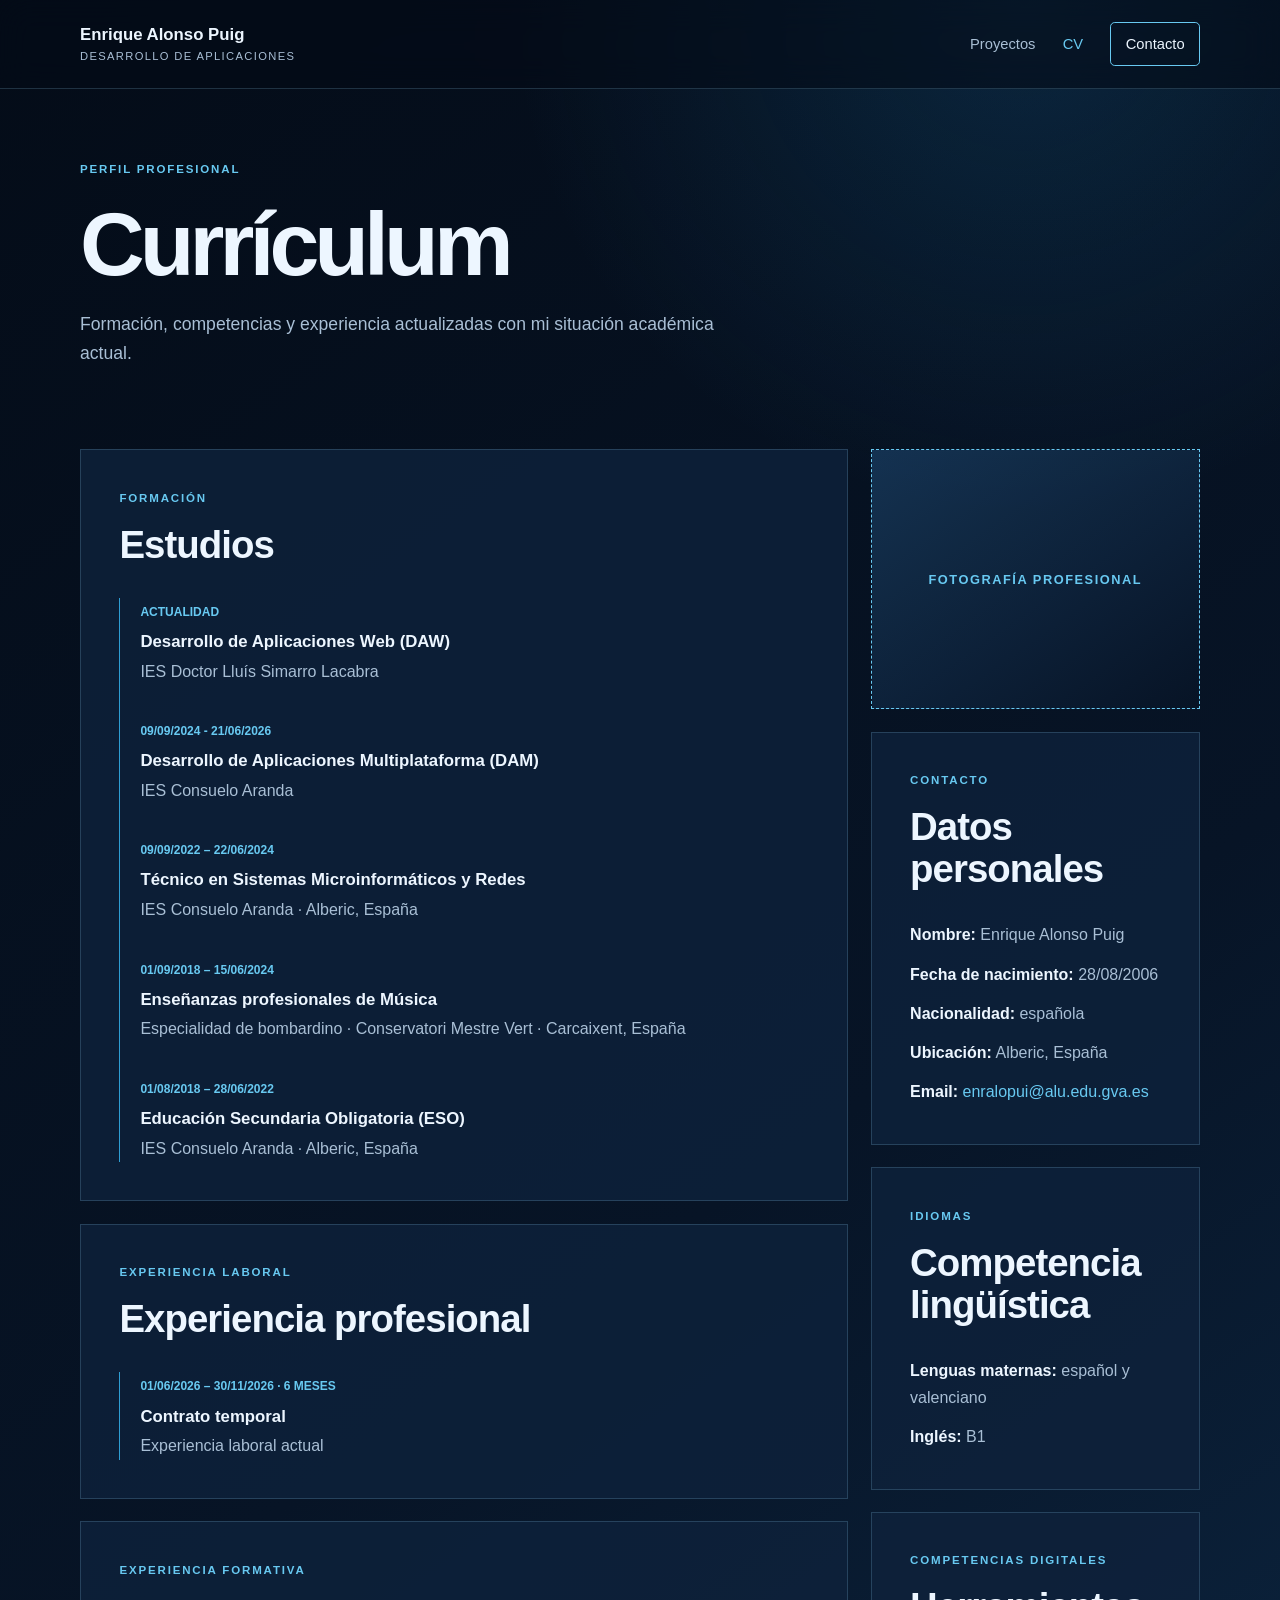
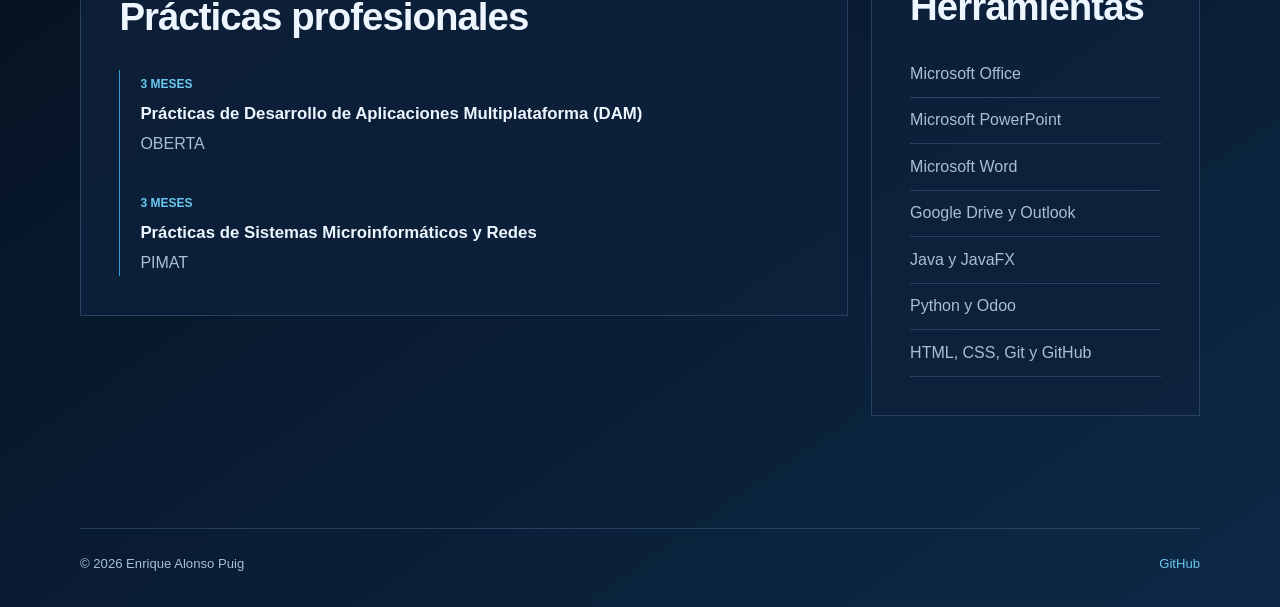
==== cv.html @ 2eb52f73 "aplicar formato Prettier al proyecto 5.0" ====
<!doctype html>
<html lang="es">
  <head>
    <meta charset="utf-8" />
    <meta name="viewport" content="width=device-width, initial-scale=1" />
    <title>CV | Enrique Alonso Puig</title>
    <link rel="stylesheet" href="styles.css" />
  </head>
  <body>
    <header class="site-header">
      <nav class="site-nav shell" aria-label="Navegación principal">
        <a class="brand" href="index.html"
          >Enrique Alonso Puig<span>Desarrollo de aplicaciones</span></a
        >
        <div class="nav-links">
          <a href="proyectos.html">Proyectos</a
          ><a class="active" href="cv.html" aria-current="page">CV</a
          ><a class="nav-contact" href="mailto:enralopui@alu.edu.gva.es"
            >Contacto</a
          >
        </div>
      </nav>
    </header>
    <main>
      <section class="page-intro shell">
        <p class="eyebrow">Perfil profesional</p>
        <h1>Currículum</h1>
        <p>
          Formación, competencias y experiencia actualizadas con mi situación
          académica actual.
        </p>
      </section>
      <section class="cv-layout shell">
        <div class="cv-main">
          <div class="cv-block">
            <p class="eyebrow">Formación</p>
            <h2>Estudios</h2>
            <div class="timeline-item">
              <span>Actualidad</span>
              <h3>Desarrollo de Aplicaciones Web (DAW)</h3>
              <p>IES Doctor Lluís Simarro Lacabra</p>
            </div>
            <div class="timeline-item">
              <span>09/09/2024 - 21/06/2026</span>
              <h3>Desarrollo de Aplicaciones Multiplataforma (DAM)</h3>
              <p>IES Consuelo Aranda</p>
            </div>
            <div class="timeline-item">
              <span>09/09/2022 – 22/06/2024</span>
              <h3>Técnico en Sistemas Microinformáticos y Redes</h3>
              <p>IES Consuelo Aranda · Alberic, España</p>
            </div>
            <div class="timeline-item">
              <span>01/09/2018 – 15/06/2024</span>
              <h3>Enseñanzas profesionales de Música</h3>
              <p>
                Especialidad de bombardino · Conservatori Mestre Vert ·
                Carcaixent, España
              </p>
            </div>
            <div class="timeline-item">
              <span>01/08/2018 – 28/06/2022</span>
              <h3>Educación Secundaria Obligatoria (ESO)</h3>
              <p>IES Consuelo Aranda · Alberic, España</p>
            </div>
          </div>
          <div class="cv-block">
            <p class="eyebrow">Experiencia laboral</p>
            <h2>Experiencia profesional</h2>
            <div class="timeline-item">
              <span>01/06/2026 – 30/11/2026 · 6 meses</span>
              <h3>Contrato temporal</h3>
              <p>Experiencia laboral actual</p>
            </div>
          </div>
          <div class="cv-block">
            <p class="eyebrow">Experiencia formativa</p>
            <h2>Prácticas profesionales</h2>
            <div class="timeline-item">
              <span>3 meses</span>
              <h3>
                Prácticas de Desarrollo de Aplicaciones Multiplataforma (DAM)
              </h3>
              <p>OBERTA</p>
            </div>
            <div class="timeline-item">
              <span>3 meses</span>
              <h3>Prácticas de Sistemas Microinformáticos y Redes</h3>
              <p>PIMAT</p>
            </div>
          </div>
        </div>
        <aside class="cv-sidebar">
          <div
            class="cv-photo"
            role="img"
            aria-label="Espacio reservado para una fotografía profesional"
          >
            <span>Fotografía profesional</span>
          </div>
          <div class="cv-block">
            <p class="eyebrow">Contacto</p>
            <h2>Datos personales</h2>
            <ul class="detail-list">
              <li><strong>Nombre:</strong> Enrique Alonso Puig</li>
              <li><strong>Fecha de nacimiento:</strong> 28/08/2006</li>
              <li><strong>Nacionalidad:</strong> española</li>
              <li><strong>Ubicación:</strong> Alberic, España</li>
              <li>
                <strong>Email:</strong>
                <a href="mailto:enralopui@alu.edu.gva.es"
                  >enralopui@alu.edu.gva.es</a
                >
              </li>
            </ul>
          </div>
          <div class="cv-block">
            <p class="eyebrow">Idiomas</p>
            <h2>Competencia lingüística</h2>
            <ul class="detail-list">
              <li><strong>Lenguas maternas:</strong> español y valenciano</li>
              <li><strong>Inglés:</strong> B1</li>
            </ul>
          </div>
          <div class="cv-block">
            <p class="eyebrow">Competencias digitales</p>
            <h2>Herramientas</h2>
            <ul class="skill-list">
              <li>Microsoft Office</li>
              <li>Microsoft PowerPoint</li>
              <li>Microsoft Word</li>
              <li>Google Drive y Outlook</li>
              <li>Java y JavaFX</li>
              <li>Python y Odoo</li>
              <li>HTML, CSS, Git y GitHub</li>
            </ul>
          </div>
        </aside>
      </section>
    </main>
    <footer class="site-footer shell">
      <p>&copy; 2026 Enrique Alonso Puig</p>
      <a href="https://github.com/quiquealonso" target="_blank" rel="noreferrer"
        >GitHub</a
      >
    </footer>
  </body>
</html>
---- styles.css ----
:root {
  color-scheme: dark;
  --background: #071426;
  --background-deep: #040c18;
  --surface: rgba(14, 34, 59, 0.82);
  --border: rgba(141, 202, 239, 0.2);
  --text: #edf6ff;
  --muted: #a9bfd5;
  --accent: #68c9f1;
  --accent-strong: #2e9dd2;
  --shadow: 0 24px 70px rgba(0, 0, 0, 0.28);
}

* {
  box-sizing: border-box;
}

html {
  min-width: 320px;
  background: var(--background-deep);
}

body {
  min-width: 320px;
  min-height: 100vh;
  margin: 0;
  color: var(--text);
  background:
    radial-gradient(
      circle at 80% 0%,
      rgba(30, 119, 174, 0.22),
      transparent 32rem
    ),
    linear-gradient(
      145deg,
      var(--background-deep),
      var(--background) 55%,
      #0d2946
    );
  font-family: "Aptos", "Segoe UI", sans-serif;
  line-height: 1.65;
  padding-top: 5.5rem;
}

body::before {
  position: fixed;
  inset: 0;
  z-index: -1;
  background-image:
    linear-gradient(rgba(126, 188, 225, 0.035) 1px, transparent 1px),
    linear-gradient(90deg, rgba(126, 188, 225, 0.035) 1px, transparent 1px);
  background-size: 42px 42px;
  content: "";
  mask-image: linear-gradient(to bottom, black, transparent 80%);
}

.shell {
  width: min(100% - 3rem, 1120px);
  margin-inline: auto;
}

.site-header {
  position: fixed;
  top: 0;
  right: 0;
  left: 0;
  z-index: 10;
  border-bottom: 1px solid var(--border);
  background: rgba(4, 12, 24, 0.58);
  backdrop-filter: blur(16px);
}

.site-nav {
  display: flex;
  align-items: center;
  justify-content: space-between;
  gap: 2rem;
  min-height: 5.5rem;
}

.brand {
  color: var(--text);
  font-size: 1.05rem;
  font-weight: 750;
  line-height: 1.15;
  text-decoration: none;
}

.brand span {
  display: block;
  margin-top: 0.35rem;
  color: var(--muted);
  font-size: 0.7rem;
  font-weight: 500;
  letter-spacing: 0.12em;
  text-transform: uppercase;
}

.nav-links {
  display: flex;
  align-items: center;
  gap: 1.7rem;
}

.nav-links a {
  color: var(--muted);
  font-size: 0.92rem;
  text-decoration: none;
  transition: color 160ms ease;
}

.nav-links a:hover,
.nav-links a:focus-visible,
.nav-links a.active {
  color: var(--accent);
}

.nav-contact {
  padding: 0.55rem 0.9rem;
  border: 1px solid var(--accent);
  border-radius: 0.3rem;
  color: var(--text) !important;
}

.nav-contact:hover,
.nav-contact:focus-visible {
  background: rgba(104, 201, 241, 0.14);
}

h1,
h2,
h3,
p {
  margin-top: 0;
}

h1,
h2,
h3 {
  line-height: 1.1;
}

h2 {
  margin-bottom: 1rem;
  font-size: clamp(1.7rem, 3vw, 2.4rem);
  letter-spacing: -0.025em;
}

h3 {
  margin-bottom: 0.45rem;
  font-size: 1.05rem;
}

p {
  color: var(--muted);
}

main {
  overflow: hidden;
}

.hero {
  padding-top: clamp(4rem, 8vw, 6rem);
  padding-bottom: clamp(6rem, 13vw, 9rem);
}

.eyebrow {
  margin-bottom: 1rem;
  color: var(--accent);
  font-size: 0.72rem;
  font-weight: 750;
  letter-spacing: 0.16em;
  text-transform: uppercase;
}

.hero h1,
.page-intro h1 {
  max-width: 860px;
  margin-bottom: 1.7rem;
  font-size: clamp(2.7rem, 6vw, 5.2rem);
  letter-spacing: -0.055em;
}

.hero-lead {
  max-width: 690px;
  margin-bottom: 2.2rem;
  font-size: clamp(1.05rem, 2vw, 1.3rem);
}

.hero-status {
  display: flex;
  align-items: center;
  gap: 0.55rem;
  margin-bottom: 2rem;
  color: var(--muted);
  font-size: 0.85rem;
}

.hero-status span {
  width: 0.55rem;
  height: 0.55rem;
  border-radius: 50%;
  background: #7be495;
  box-shadow: 0 0 0 4px rgba(123, 228, 149, 0.12);
}

.hero-actions {
  display: flex;
  flex-wrap: wrap;
  gap: 0.8rem;
}

.button {
  display: inline-flex;
  align-items: center;
  justify-content: center;
  min-height: 3rem;
  padding: 0.7rem 1.15rem;
  border: 1px solid transparent;
  border-radius: 0.3rem;
  font-weight: 700;
  text-decoration: none;
  transition:
    background-color 160ms ease,
    border-color 160ms ease,
    transform 160ms ease;
}

.button:hover,
.button:focus-visible {
  transform: translateY(-2px);
}

.button-primary {
  color: #04111e;
  background: var(--accent);
}

.button-primary:hover,
.button-primary:focus-visible {
  background: #90dcf8;
}

.button-secondary {
  border-color: var(--border);
  color: var(--text);
  background: rgba(104, 201, 241, 0.06);
}

.button-secondary:hover,
.button-secondary:focus-visible {
  border-color: var(--accent);
  background: rgba(104, 201, 241, 0.14);
}

.intro-grid,
.contact-strip {
  display: grid;
  grid-template-columns: minmax(0, 0.8fr) minmax(0, 1.2fr);
  gap: 3rem;
  padding-top: 4rem;
  padding-bottom: 4rem;
  border-top: 1px solid var(--border);
}

.copy-block {
  max-width: 650px;
}

.copy-block p:last-child {
  margin-bottom: 0;
}

.capabilities {
  padding-top: 5rem;
  padding-bottom: 5rem;
}

.section-heading {
  max-width: 600px;
  margin-bottom: 2.2rem;
}

.capability-list {
  display: grid;
  grid-template-columns: repeat(3, 1fr);
  gap: 1px;
  overflow: hidden;
  border: 1px solid var(--border);
  background: var(--border);
}

.capability-list article {
  min-height: 210px;
  padding: 1.7rem;
  background: var(--surface);
}

.capability-list span,
.project-meta {
  color: var(--accent);
  font-size: 0.72rem;
  font-weight: 750;
  letter-spacing: 0.1em;
  text-transform: uppercase;
}

.capability-list h3 {
  margin-top: 3.5rem;
}

.capability-list p {
  margin-bottom: 0;
  font-size: 0.92rem;
}

.contact-strip {
  align-items: center;
  padding-top: 4.5rem;
  padding-bottom: 4.5rem;
}

.contact-strip h2 {
  margin-bottom: 0;
}

.contact-strip .button {
  justify-self: end;
}

.page-intro {
  padding-top: clamp(2.5rem, 6vw, 4.5rem);
  padding-bottom: 4rem;
}

.page-intro h1 {
  margin-bottom: 1rem;
  font-size: clamp(3rem, 7vw, 5.6rem);
}

.page-intro > p:last-child {
  max-width: 650px;
  font-size: 1.1rem;
}

.projects-grid {
  display: grid;
  grid-template-columns: repeat(2, 1fr);
  gap: 1.4rem;
  padding-bottom: 7rem;
}

.project-card {
  display: flex;
  min-height: 470px;
  flex-direction: column;
  padding: clamp(1.5rem, 4vw, 2.4rem);
  border: 1px solid var(--border);
  background: linear-gradient(150deg, rgba(25, 62, 99, 0.92), var(--surface));
  box-shadow: var(--shadow);
}

.project-meta {
  display: flex;
  justify-content: space-between;
  gap: 1rem;
  margin-bottom: 4.5rem;
}

.project-card h2 {
  margin-bottom: 1rem;
  color: var(--text);
}

.project-card > p {
  margin-bottom: 1.5rem;
}

.tag-list,
.skill-list {
  display: flex;
  flex-wrap: wrap;
  gap: 0.5rem;
  margin: 0;
  padding: 0;
  list-style: none;
}

.tag-list li {
  padding: 0.3rem 0.6rem;
  border: 1px solid var(--border);
  color: var(--muted);
  font-size: 0.78rem;
}

.text-link {
  display: inline-flex;
  align-items: center;
  gap: 0.4rem;
  margin-top: auto;
  color: var(--accent);
  font-weight: 700;
  text-decoration: none;
}

.text-link:hover,
.text-link:focus-visible {
  color: var(--text);
}

.project-links {
  display: flex;
  flex-wrap: wrap;
  gap: 1.2rem;
  margin-top: auto;
}

.cv-layout {
  display: grid;
  grid-template-columns: minmax(0, 1.4fr) minmax(17rem, 0.6fr);
  gap: 1.4rem;
  padding-bottom: 7rem;
}

.cv-main,
.cv-sidebar {
  display: grid;
  gap: 1.4rem;
  align-content: start;
}

.cv-block {
  padding: clamp(1.5rem, 4vw, 2.4rem);
  border: 1px solid var(--border);
  background: var(--surface);
}

.cv-photo {
  display: flex;
  min-height: 260px;
  align-items: center;
  justify-content: center;
  flex-direction: column;
  gap: 0.5rem;
  border: 1px dashed var(--accent);
  color: var(--accent);
  background: linear-gradient(
    145deg,
    rgba(25, 62, 99, 0.72),
    rgba(7, 20, 38, 0.72)
  );
  text-align: center;
}

.cv-photo span {
  font-size: 0.8rem;
  font-weight: 750;
  letter-spacing: 0.12em;
  text-transform: uppercase;
}

.cv-block h2 {
  margin-bottom: 2rem;
}

.timeline-item {
  padding: 0 0 2rem 1.25rem;
  border-left: 1px solid var(--accent-strong);
}

.timeline-item:last-child {
  padding-bottom: 0;
}

.timeline-item span {
  color: var(--accent);
  font-size: 0.75rem;
  font-weight: 700;
  text-transform: uppercase;
}

.timeline-item h3 {
  margin-top: 0.55rem;
}

.timeline-item p {
  margin-bottom: 0;
}

.skill-list {
  display: grid;
  gap: 0.6rem;
}

.skill-list li {
  padding-bottom: 0.6rem;
  border-bottom: 1px solid var(--border);
  color: var(--muted);
}

.detail-list {
  display: grid;
  gap: 0.8rem;
  margin: 0;
  padding: 0;
  list-style: none;
}

.detail-list li {
  color: var(--muted);
}

.detail-list strong {
  color: var(--text);
  font-weight: 650;
}

.detail-list a {
  color: var(--accent);
  text-decoration: none;
}

.detail-list a:hover,
.detail-list a:focus-visible {
  color: var(--text);
}

.cv-block .text-link {
  margin-top: 1rem;
  font-size: 0.87rem;
}

.site-footer {
  display: flex;
  justify-content: space-between;
  gap: 1rem;
  padding-top: 1.5rem;
  padding-bottom: 2rem;
  border-top: 1px solid var(--border);
  color: var(--muted);
  font-size: 0.82rem;
}

.site-footer p {
  margin: 0;
}

.site-footer a {
  color: var(--accent);
  text-decoration: none;
}

a:focus-visible {
  outline: 3px solid rgba(104, 201, 241, 0.45);
  outline-offset: 4px;
}

@media (max-width: 760px) {
  .shell {
    width: min(100% - 2rem, 640px);
  }

  .site-nav {
    align-items: flex-start;
    flex-direction: column;
    gap: 1.2rem;
    padding-top: 1.2rem;
    padding-bottom: 1.2rem;
  }

  body {
    padding-top: 8.8rem;
  }

  .nav-links {
    width: 100%;
    justify-content: space-between;
    gap: 0.7rem;
  }

  .hero {
    padding-top: 3.5rem;
    padding-bottom: 5rem;
  }

  .intro-grid,
  .contact-strip,
  .cv-layout {
    grid-template-columns: 1fr;
    gap: 1.5rem;
  }

  .capability-list,
  .projects-grid {
    grid-template-columns: 1fr;
  }

  .capability-list article {
    min-height: 0;
  }

  .capability-list h3 {
    margin-top: 2rem;
  }

  .contact-strip .button {
    justify-self: start;
  }

  .project-card {
    min-height: 0;
  }

  .project-meta {
    margin-bottom: 3rem;
  }
}

@media (prefers-reduced-motion: reduce) {
  .button,
  .nav-links a {
    transition: none;
  }
}
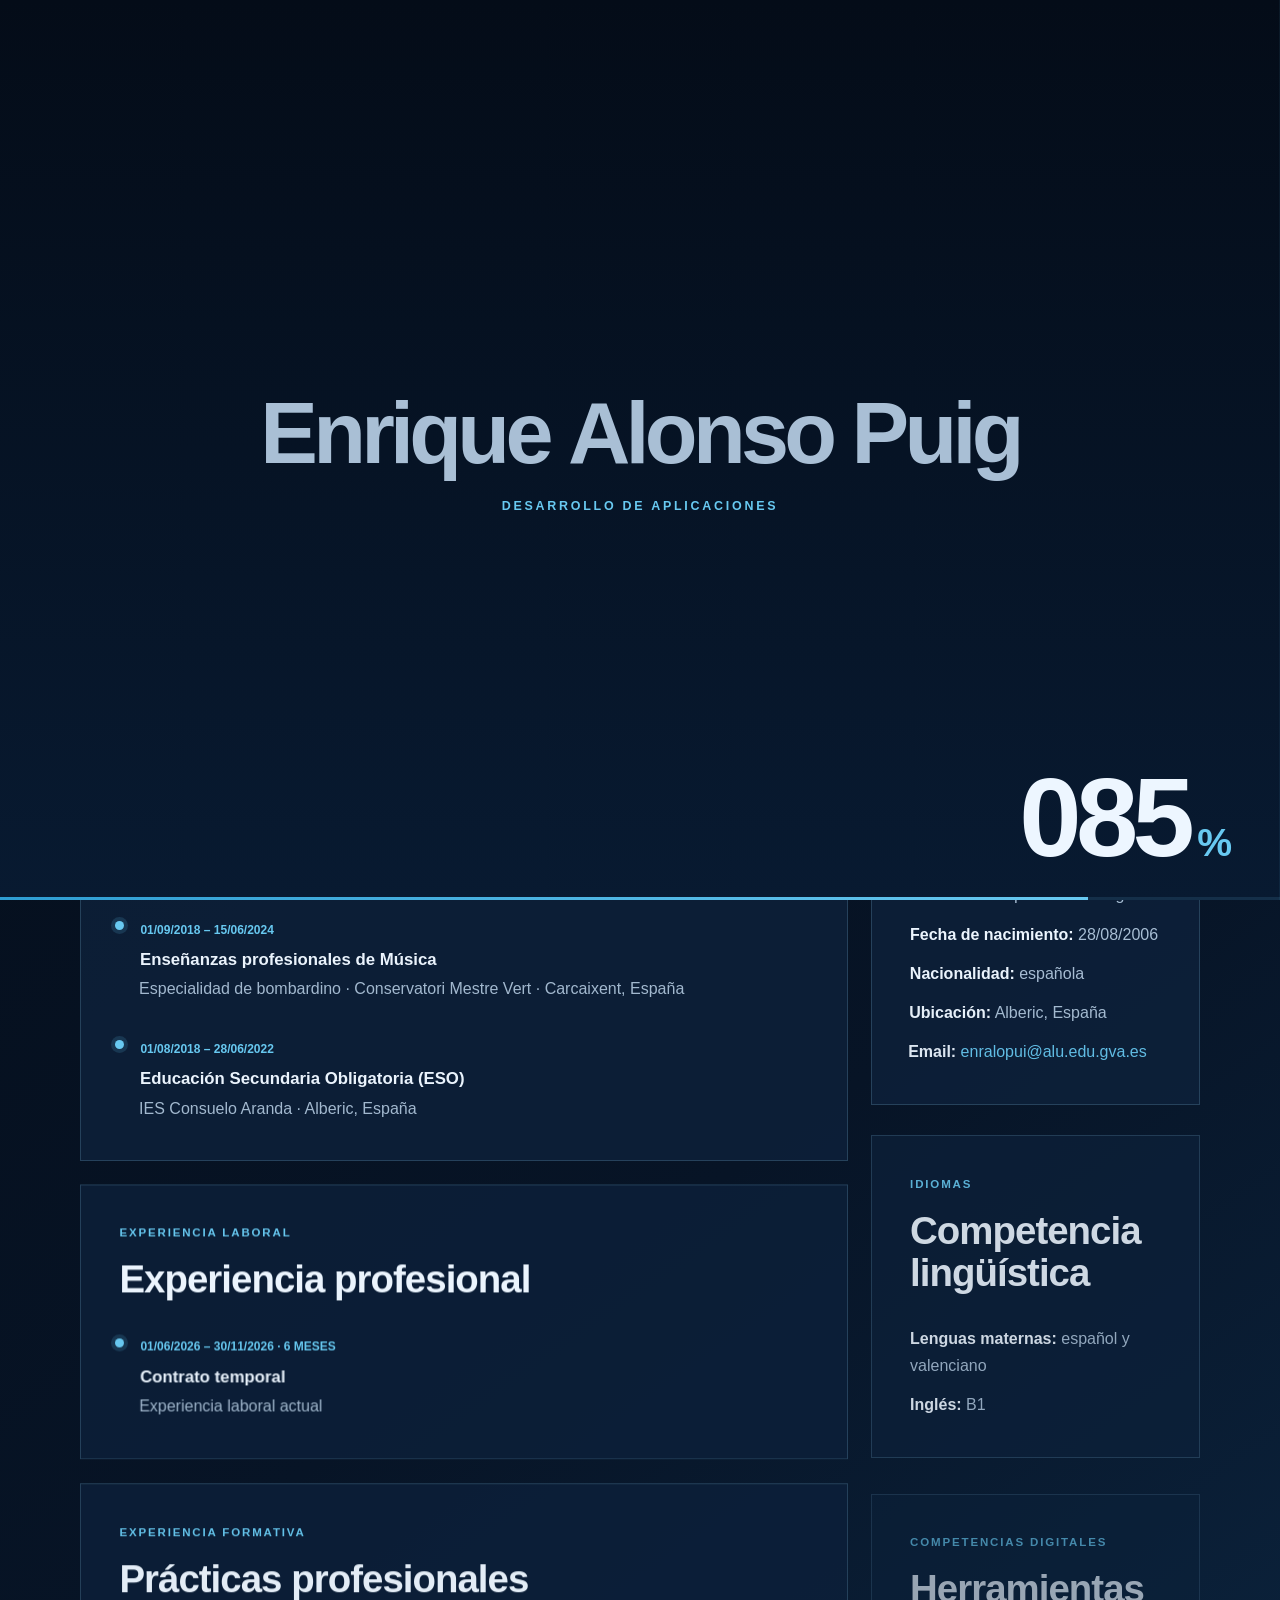
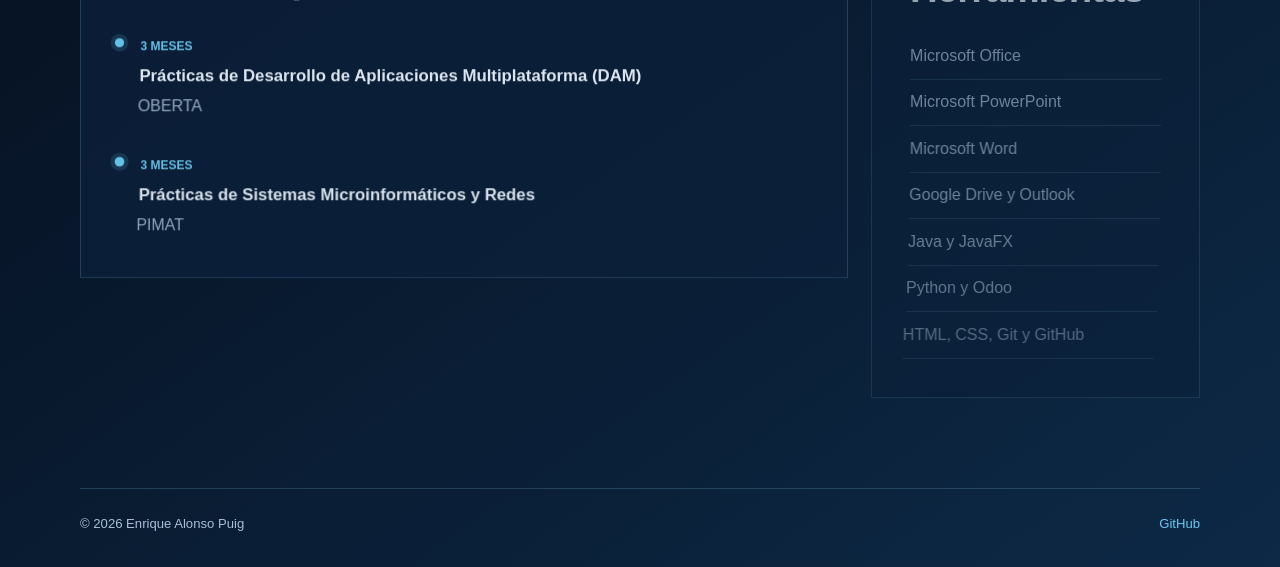
==== commit 3665dca3: "mejora de vista con IA" ====
--- a/cv.html
+++ b/cv.html
@@ -1,10 +1,22 @@
-<!doctype html>
+<!DOCTYPE html>
 <html lang="es">
   <head>
-    <meta charset="utf-8" />
-    <meta name="viewport" content="width=device-width, initial-scale=1" />
-    <title>CV | Enrique Alonso Puig</title>
-    <link rel="stylesheet" href="styles.css" />
+    <meta charset="utf-8">
+    <meta name="viewport" content="width=device-width, initial-scale=1">
+    <title>Currículum · Enrique Alonso Puig</title>
+    <link rel="stylesheet" href="styles.css">
+    <script>
+      var root = document.documentElement;
+      var viaLink = false;
+      root.classList.add("js");
+      try {
+        viaLink = Boolean(sessionStorage.getItem("pt"));
+        sessionStorage.removeItem("pt");
+      } catch (error) {}
+      if (!matchMedia("(prefers-reduced-motion: reduce)").matches) {
+        root.classList.add(viaLink ? "is-entering" : "is-loading");
+      }
+    </script>
   </head>
   <body>
     <header class="site-header">
@@ -144,5 +156,10 @@
         >GitHub</a
       >
     </footer>
+    <script src="vendor/gsap.min.js" defer></script>
+    <script src="vendor/ScrollTrigger.min.js" defer></script>
+    <script src="vendor/SplitText.min.js" defer></script>
+    <script src="js/animations.js" defer></script>
+    <script type="module" src="js/background.js"></script>
   </body>
 </html>
--- a/styles.css
+++ b/styles.css
@@ -160,7 +160,7 @@
 }
 
 .hero {
-  padding-top: clamp(4rem, 8vw, 6rem);
+  padding-top: clamp(1rem, 2.5vw, 2rem);
   padding-bottom: clamp(6rem, 13vw, 9rem);
 }
 
@@ -329,7 +329,7 @@
 }
 
 .page-intro {
-  padding-top: clamp(2.5rem, 6vw, 4.5rem);
+  padding-top: clamp(1rem, 2.5vw, 2rem);
   padding-bottom: 4rem;
 }
 
@@ -579,7 +579,7 @@
   }
 
   .hero {
-    padding-top: 3.5rem;
+    padding-top: 1.25rem;
     padding-bottom: 5rem;
   }
 
@@ -622,3 +622,672 @@
     transition: none;
   }
 }
+
+/* Animaciones (GSAP) */
+.scroll-progress {
+  position: fixed;
+  top: 0;
+  right: 0;
+  left: 0;
+  pointer-events: none;
+  z-index: 60;
+  height: 3px;
+  background: linear-gradient(90deg, var(--accent-strong), var(--accent));
+  transform: scaleX(0);
+  transform-origin: left;
+}
+
+.project-card,
+.capability-list article {
+  position: relative;
+}
+
+.project-card::before,
+.capability-list article::before {
+  position: absolute;
+  inset: 0;
+  background: radial-gradient(
+    18rem circle at var(--mx, 50%) var(--my, 50%),
+    rgba(104, 201, 241, 0.12),
+    transparent 70%
+  );
+  content: "";
+  opacity: 0;
+  pointer-events: none;
+  transition: opacity 300ms ease;
+}
+
+.project-card:hover::before,
+.capability-list article:hover::before {
+  opacity: 1;
+}
+
+@keyframes reveal-failsafe {
+  to {
+    visibility: visible;
+  }
+}
+
+@media (prefers-reduced-motion: no-preference) {
+  /* Oculta el contenido solo hasta que GSAP lo anima; si el script falla, se muestra a los 5 s. */
+  .js .site-header,
+  .js .hero > *,
+  .js .page-intro > *,
+  .js .intro-grid > *,
+  .js .section-heading,
+  .js .capability-list article,
+  .js .cta-panel,
+  .js .project-card,
+  .js .cv-photo,
+  .js .cv-block,
+  .js .timeline-item {
+    animation: reveal-failsafe 0s 5s forwards;
+    visibility: hidden;
+  }
+
+  /* Cobertura provisional hasta que el script crea los paneles; se retira sola a los 5 s. */
+  .is-entering::before,
+  .is-loading::before {
+    animation: cover-failsafe 0s 5s forwards;
+    position: fixed;
+    inset: 0;
+    z-index: 99;
+    background: var(--background-deep);
+    content: "";
+  }
+}
+
+@keyframes cover-failsafe {
+  to {
+    visibility: hidden;
+  }
+}
+
+/* Fondo 3D (Three.js) */
+body {
+  isolation: isolate;
+}
+
+.bg-canvas {
+  position: fixed;
+  inset: 0;
+  z-index: -1;
+  width: 100%;
+  height: 100%;
+  opacity: 0;
+  pointer-events: none;
+  transition: opacity 1.6s ease;
+}
+
+.bg-canvas.is-ready {
+  opacity: 1;
+}
+
+/* Animaciones avanzadas */
+.marquee {
+  overflow: hidden;
+  margin-bottom: 1rem;
+  padding: 1.4rem 0;
+  border-block: 1px solid var(--border);
+  background: rgba(4, 12, 24, 0.45);
+  mask-image: linear-gradient(
+    90deg,
+    transparent,
+    black 12%,
+    black 88%,
+    transparent
+  );
+}
+
+.marquee-track {
+  display: flex;
+  width: max-content;
+  will-change: transform;
+}
+
+.marquee-track span {
+  padding-inline: 1.6rem;
+  color: transparent;
+  font-size: clamp(2rem, 5vw, 3.6rem);
+  font-weight: 800;
+  letter-spacing: -0.04em;
+  -webkit-text-stroke: 1px rgba(141, 202, 239, 0.45);
+  white-space: nowrap;
+}
+
+.marquee-track span::after {
+  margin-left: 3.2rem;
+  color: var(--accent);
+  content: "\2726";
+  font-size: 0.5em;
+  -webkit-text-stroke: 0;
+}
+
+.split-word,
+.split-char {
+  display: inline-block;
+}
+
+.hero h1,
+.page-intro h1 {
+  perspective: 700px;
+}
+
+.timeline-item {
+  position: relative;
+  border-left-color: transparent;
+}
+
+.timeline-item::before {
+  position: absolute;
+  top: 0;
+  bottom: 0;
+  left: -1px;
+  width: 1px;
+  background: linear-gradient(var(--accent), var(--accent-strong));
+  content: "";
+  transform: scaleY(var(--draw, 1));
+  transform-origin: top;
+}
+
+.timeline-item::after {
+  position: absolute;
+  top: 0.35rem;
+  left: -5px;
+  width: 9px;
+  height: 9px;
+  border-radius: 50%;
+  background: var(--accent);
+  box-shadow: 0 0 0 4px rgba(104, 201, 241, 0.15);
+  content: "";
+  transform: scale(var(--dot, 1));
+}
+
+.capability-list article::after {
+  position: absolute;
+  right: 0;
+  bottom: 0;
+  left: 0;
+  height: 2px;
+  background: linear-gradient(90deg, var(--accent-strong), var(--accent));
+  content: "";
+  transform: scaleX(0);
+  transform-origin: left;
+  transition: transform 500ms ease;
+}
+
+.capability-list article:hover::after {
+  transform: scaleX(1);
+}
+
+.cursor-ring,
+.cursor-dot {
+  position: fixed;
+  top: 0;
+  left: 0;
+  z-index: 200;
+  border-radius: 50%;
+  opacity: 0;
+  pointer-events: none;
+}
+
+.cursor-ring {
+  width: 2.4rem;
+  height: 2.4rem;
+  border: 1px solid rgba(104, 201, 241, 0.7);
+  transition:
+    width 250ms ease,
+    height 250ms ease,
+    background-color 250ms ease,
+    opacity 250ms ease;
+}
+
+.cursor-ring.is-active {
+  width: 4.2rem;
+  height: 4.2rem;
+  background: rgba(104, 201, 241, 0.12);
+}
+
+.cursor-dot {
+  width: 0.5rem;
+  height: 0.5rem;
+  background: var(--accent);
+  box-shadow: 0 0 12px rgba(104, 201, 241, 0.8);
+}
+
+.cursor-on .cursor-ring,
+.cursor-on .cursor-dot {
+  opacity: 1;
+}
+
+/* Con el cursor personalizado activo se oculta el del sistema */
+.cursor-on,
+.cursor-on * {
+  cursor: none !important;
+}
+
+/* Transición de página y pantalla de carga */
+.pt {
+  position: fixed;
+  inset: 0;
+  z-index: 100;
+  pointer-events: none;
+}
+
+.pt-cols {
+  display: flex;
+  height: 100%;
+  padding-right: 1px;
+}
+
+.pt-cols i {
+  flex: 1;
+  margin-right: -1px;
+  background: linear-gradient(180deg, #040c18, #081a31);
+  box-shadow: inset -1px 0 0 rgba(104, 201, 241, 0.07);
+  will-change: transform;
+}
+
+.pt-label,
+.pt-loader {
+  position: absolute;
+  inset: 0;
+  display: grid;
+  align-content: center;
+  justify-items: center;
+  margin: 0;
+  text-align: center;
+}
+
+.pt-label {
+  font-size: clamp(3rem, 11vw, 9rem);
+  font-weight: 800;
+  letter-spacing: -0.06em;
+  line-height: 1.1;
+}
+
+.pt-name {
+  margin: 0;
+  font-size: clamp(2.2rem, 7vw, 5.4rem);
+  font-weight: 800;
+  letter-spacing: -0.055em;
+  line-height: 1.15;
+}
+
+.pt-role {
+  margin: 0.8rem 0 0;
+  color: var(--accent);
+  font-size: 0.78rem;
+  font-weight: 750;
+  letter-spacing: 0.22em;
+  text-transform: uppercase;
+}
+
+.pt-meter {
+  position: absolute;
+  right: 0;
+  bottom: 0;
+  left: 0;
+  display: flex;
+  justify-content: flex-end;
+  padding: 0 clamp(1.5rem, 4vw, 3rem) 1.6rem;
+}
+
+.pt-count {
+  font-size: clamp(3rem, 9vw, 7rem);
+  font-variant-numeric: tabular-nums;
+  font-weight: 800;
+  letter-spacing: -0.05em;
+  line-height: 1;
+}
+
+.pt-count::after {
+  color: var(--accent);
+  content: "%";
+  font-size: 0.35em;
+  letter-spacing: 0;
+  margin-left: 0.2em;
+}
+
+.pt-bar {
+  position: absolute;
+  right: 0;
+  bottom: 0;
+  left: 0;
+  height: 3px;
+  background: rgba(104, 201, 241, 0.12);
+}
+
+.pt-bar i {
+  display: block;
+  height: 100%;
+  background: linear-gradient(90deg, var(--accent-strong), var(--accent));
+  transform: scaleX(0);
+  transform-origin: left;
+}
+
+/* Perfil */
+@property --angle {
+  inherits: false;
+  initial-value: 0deg;
+  syntax: "<angle>";
+}
+
+.profile {
+  position: relative;
+  overflow: hidden;
+  margin-block: 2rem;
+  padding: clamp(2rem, 5vw, 3.5rem);
+  border-top: 0;
+  font-size: 1rem;
+}
+
+.profile-panel {
+  position: absolute;
+  inset: 0;
+  border: 1px solid var(--border);
+  background:
+    radial-gradient(
+      40rem 22rem at 100% 0%,
+      rgba(104, 201, 241, 0.14),
+      transparent 70%
+    ),
+    linear-gradient(150deg, rgba(25, 62, 99, 0.72), rgba(8, 22, 40, 0.88));
+}
+
+.profile > :not(.profile-panel) {
+  position: relative;
+}
+
+.profile-ghost {
+  position: absolute !important;
+  top: -0.12em;
+  right: -0.05em;
+  color: transparent;
+  font-size: clamp(6rem, 22vw, 17rem);
+  font-weight: 800;
+  letter-spacing: -0.06em;
+  line-height: 1;
+  pointer-events: none;
+  -webkit-text-stroke: 1px rgba(141, 202, 239, 0.2);
+  user-select: none;
+}
+
+.profile-title h2 {
+  margin-bottom: 0;
+}
+
+.profile .copy-block p {
+  font-size: clamp(1.05rem, 1.7vw, 1.3rem);
+  line-height: 1.6;
+}
+
+.profile-stats {
+  display: grid;
+  grid-column: 1 / -1;
+  grid-template-columns: repeat(4, 1fr);
+  gap: 1.5rem;
+  margin: 1rem 0 0;
+  padding: 2rem 0 0;
+  border-top: 1px solid var(--border);
+  list-style: none;
+}
+
+.profile-stats li {
+  display: grid;
+  gap: 0.35rem;
+}
+
+.profile-stats strong {
+  background: linear-gradient(180deg, var(--text), var(--accent));
+  -webkit-background-clip: text;
+  background-clip: text;
+  color: transparent;
+  font-size: clamp(2.6rem, 5vw, 4rem);
+  font-variant-numeric: tabular-nums;
+  font-weight: 800;
+  letter-spacing: -0.05em;
+  line-height: 1;
+}
+
+.profile-stats span {
+  color: var(--muted);
+  font-size: 0.82rem;
+  letter-spacing: 0.04em;
+}
+
+/* Competencias */
+.capability-list article {
+  display: flex;
+  flex-direction: column;
+  min-height: 0;
+  padding: 1.6rem 1.7rem 1.8rem;
+}
+
+.cap-top {
+  display: flex;
+  align-items: center;
+  justify-content: space-between;
+  margin-bottom: 1.4rem;
+}
+
+.capability-list .cap-icon {
+  display: grid;
+  width: 3rem;
+  height: 3rem;
+  border: 1px solid var(--border);
+  border-radius: 0.5rem;
+  background: rgba(104, 201, 241, 0.08);
+  color: var(--accent);
+  place-items: center;
+  transition:
+    background-color 300ms ease,
+    transform 300ms ease;
+}
+
+.cap-icon svg {
+  width: 1.5rem;
+  height: 1.5rem;
+}
+
+.capability-list article:hover .cap-icon {
+  background: rgba(104, 201, 241, 0.2);
+  transform: rotate(-6deg) scale(1.06);
+}
+
+.capability-list .cap-num {
+  color: transparent;
+  font-size: clamp(2.6rem, 4.4vw, 3.6rem);
+  font-variant-numeric: tabular-nums;
+  font-weight: 800;
+  letter-spacing: -0.04em;
+  line-height: 1;
+  -webkit-text-stroke: 1px rgba(104, 201, 241, 0.55);
+  transition: color 300ms ease;
+}
+
+.capability-list article:hover .cap-num {
+  color: rgba(104, 201, 241, 0.22);
+}
+
+.capability-list h3 {
+  margin-top: 0;
+  margin-bottom: 0.5rem;
+  font-size: 1.35rem;
+}
+
+.cap-tags {
+  display: flex;
+  flex-wrap: wrap;
+  gap: 0.4rem;
+  margin: auto 0 0;
+  padding: 1.2rem 0 0;
+  list-style: none;
+}
+
+.cap-tags li {
+  padding: 0.2rem 0.6rem;
+  border: 1px solid var(--border);
+  border-radius: 99px;
+  color: var(--muted);
+  font-size: 0.74rem;
+}
+
+/* Contacto */
+.cta {
+  padding-top: 2rem;
+  padding-bottom: 5rem;
+}
+
+.cta-panel {
+  position: relative;
+  display: grid;
+  grid-template-columns: minmax(0, 1.4fr) minmax(0, 0.6fr);
+  gap: 2.5rem;
+  align-items: end;
+  overflow: hidden;
+  padding: clamp(2rem, 5vw, 4.2rem);
+  border-radius: 0.4rem;
+  background:
+    radial-gradient(
+      34rem 20rem at var(--mx, 75%) var(--my, 0%),
+      rgba(104, 201, 241, 0.2),
+      transparent 70%
+    ),
+    linear-gradient(150deg, rgba(25, 62, 99, 0.92), var(--surface));
+  box-shadow: var(--shadow);
+}
+
+.cta-panel::before {
+  position: absolute;
+  inset: 0;
+  padding: 1px;
+  border-radius: inherit;
+  background: conic-gradient(
+    from var(--angle),
+    rgba(141, 202, 239, 0.15) 0%,
+    rgba(141, 202, 239, 0.15) 55%,
+    var(--accent) 80%,
+    rgba(141, 202, 239, 0.15) 100%
+  );
+  content: "";
+  mask:
+    linear-gradient(#000 0 0) content-box,
+    linear-gradient(#000 0 0);
+  mask-composite: exclude;
+  pointer-events: none;
+  animation: spin-border 7s linear infinite;
+}
+
+@keyframes spin-border {
+  to {
+    --angle: 360deg;
+  }
+}
+
+.cta-ghost {
+  position: absolute;
+  bottom: -0.18em;
+  left: -0.03em;
+  color: transparent;
+  font-size: clamp(5rem, 18vw, 15rem);
+  font-weight: 800;
+  letter-spacing: -0.06em;
+  line-height: 0.8;
+  pointer-events: none;
+  white-space: nowrap;
+  -webkit-text-stroke: 1px rgba(141, 202, 239, 0.16);
+  user-select: none;
+}
+
+.cta-main,
+.cta-actions {
+  position: relative;
+  z-index: 1;
+}
+
+.cta h2 {
+  max-width: 14ch;
+  margin-bottom: 1.6rem;
+  font-size: clamp(2.2rem, 5vw, 4rem);
+  letter-spacing: -0.05em;
+  line-height: 1.05;
+}
+
+.cta-status {
+  display: flex;
+  align-items: center;
+  gap: 0.6rem;
+  margin: 0;
+  color: var(--muted);
+  font-size: 0.88rem;
+}
+
+.cta-status span {
+  width: 0.55rem;
+  height: 0.55rem;
+  border-radius: 50%;
+  background: #7be495;
+  animation: pulse-dot 2s ease-out infinite;
+}
+
+@keyframes pulse-dot {
+  0% {
+    box-shadow: 0 0 0 0 rgba(123, 228, 149, 0.5);
+  }
+
+  100% {
+    box-shadow: 0 0 0 12px rgba(123, 228, 149, 0);
+  }
+}
+
+.cta-actions {
+  display: grid;
+  gap: 1rem;
+  justify-items: stretch;
+}
+
+.cta-actions .button {
+  min-height: 3.6rem;
+  font-size: 1.02rem;
+}
+
+.cta-email {
+  color: var(--muted);
+  font-size: 0.92rem;
+  text-align: center;
+  text-decoration: none;
+  background: linear-gradient(var(--accent), var(--accent)) 50% 100% / 0% 1px
+    no-repeat;
+  transition:
+    background-size 350ms ease,
+    color 200ms ease;
+}
+
+.cta-email:hover,
+.cta-email:focus-visible {
+  background-size: 100% 1px;
+  color: var(--accent);
+}
+
+@media (max-width: 760px) {
+  .profile-stats {
+    grid-template-columns: repeat(2, 1fr);
+  }
+
+  .cta-panel {
+    grid-template-columns: 1fr;
+    gap: 2rem;
+  }
+
+  .cta h2 {
+    max-width: none;
+  }
+}
+
+@media (prefers-reduced-motion: reduce) {
+  .cta-panel::before,
+  .cta-status span {
+    animation: none;
+  }
+}
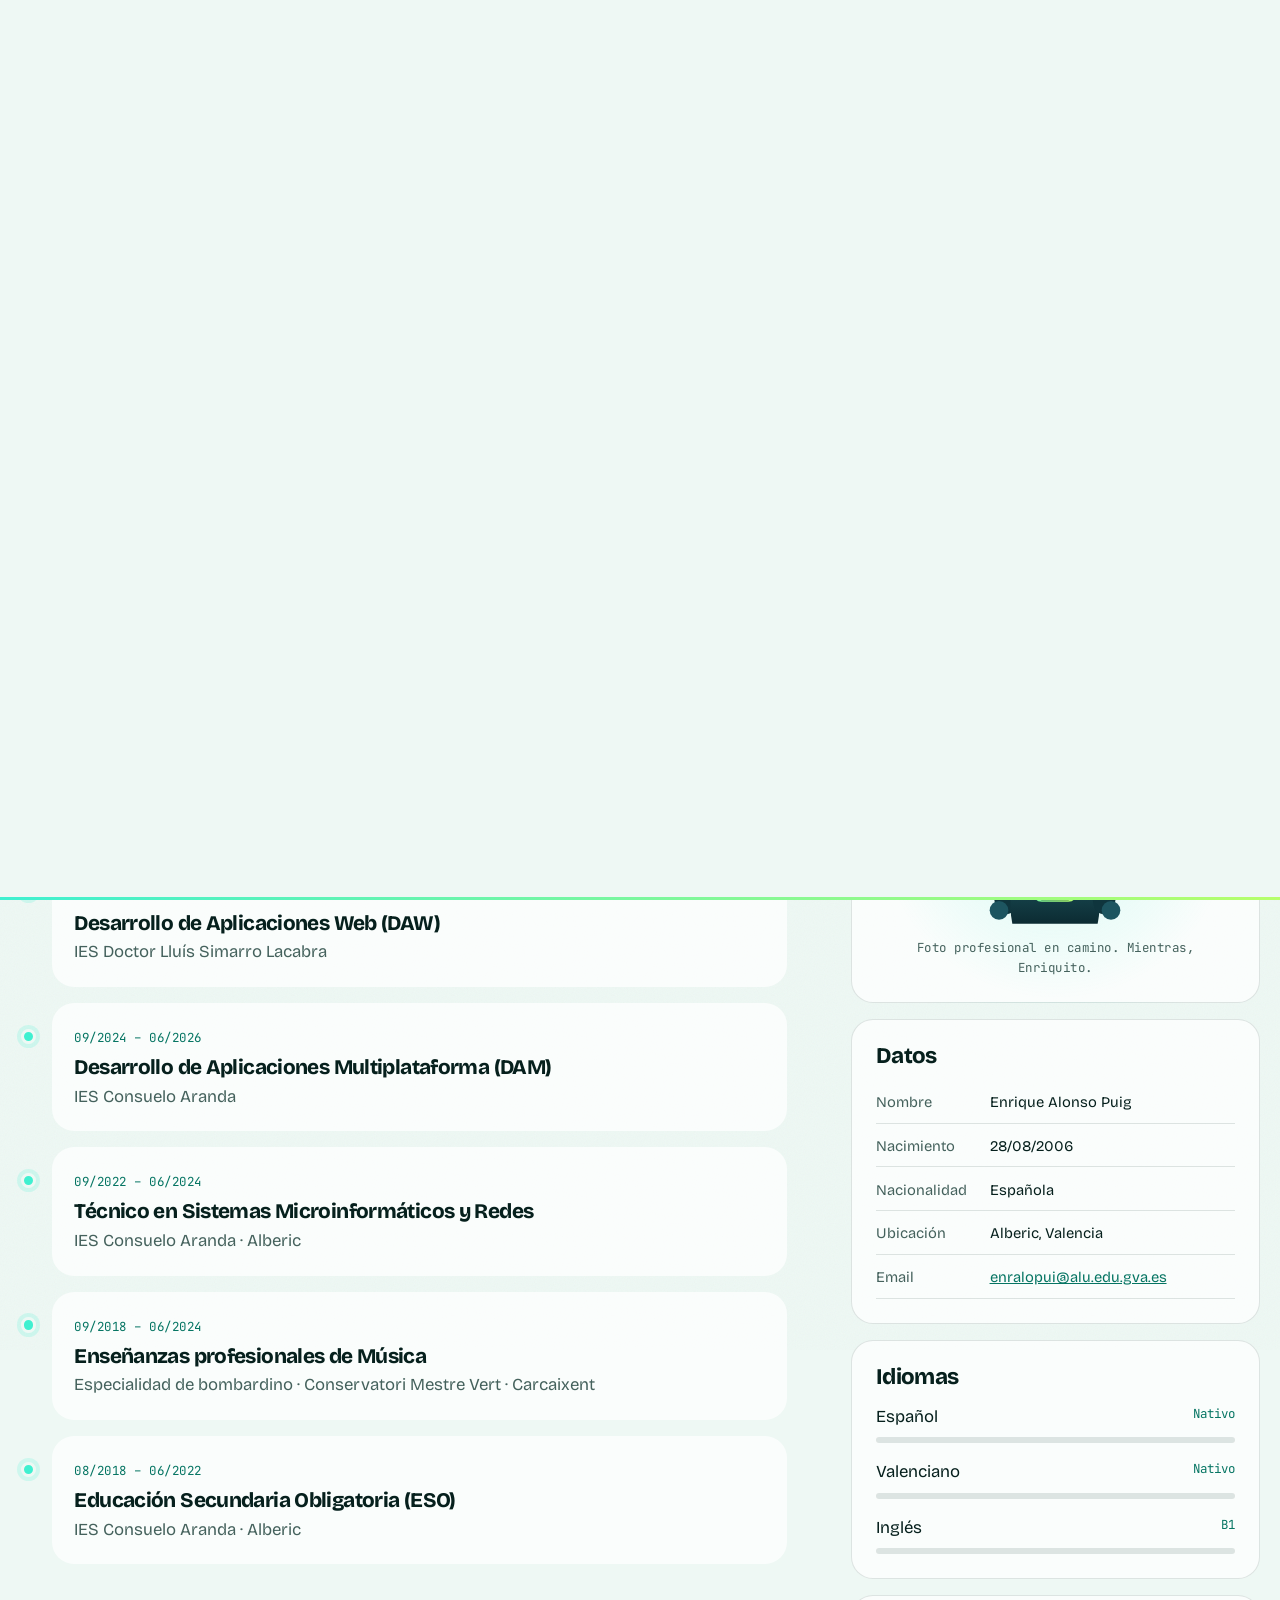
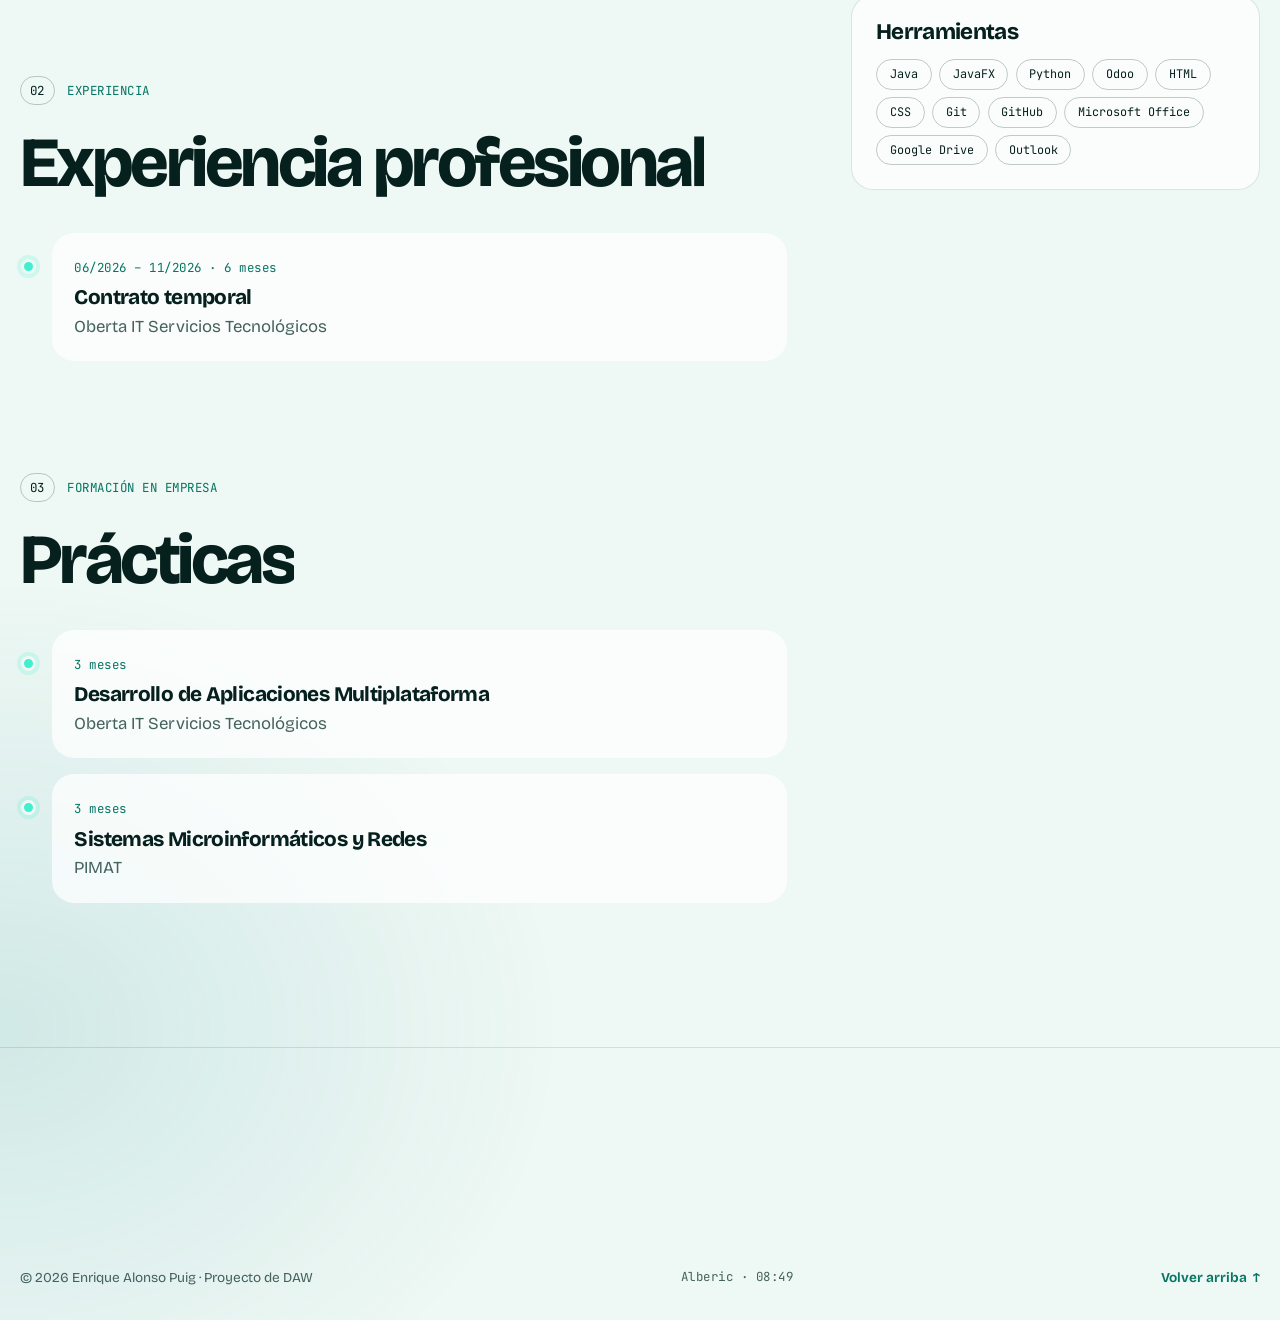
==== commit 44adead0: "rediseñar el portfolio con animaciones, modo claro y mascota - Fondo líquido hecho con un shader Web" ====
--- a/cv.html
+++ b/cv.html
@@ -4,162 +4,282 @@
     <meta charset="utf-8">
     <meta name="viewport" content="width=device-width, initial-scale=1">
     <title>Currículum · Enrique Alonso Puig</title>
+    <meta
+      name="description"
+      content="Currículum de Enrique Alonso Puig: formación en SMR, DAM y DAW, prácticas en empresa, idiomas y herramientas."
+    >
+    <meta name="theme-color" content="#031314">
+    <link
+      rel="stylesheet"
+      href="https://fonts.googleapis.com/css2?family=Bricolage+Grotesque:opsz,wght@12..96,200..800&amp;family=JetBrains+Mono:wght@400;600&amp;display=swap"
+    >
+    <link rel="icon" href="favicon.svg" type="image/svg+xml">
     <link rel="stylesheet" href="styles.css">
     <script>
-      var root = document.documentElement;
-      var viaLink = false;
-      root.classList.add("js");
-      try {
-        viaLink = Boolean(sessionStorage.getItem("pt"));
-        sessionStorage.removeItem("pt");
-      } catch (error) {}
-      if (!matchMedia("(prefers-reduced-motion: reduce)").matches) {
-        root.classList.add(viaLink ? "is-entering" : "is-loading");
-      }
+      (function () {
+        var d = document.documentElement;
+        d.classList.add("js");
+        var t = null;
+        try {
+          t = localStorage.getItem("ea-theme");
+        } catch (e) {}
+        if (t !== "light" && t !== "dark") {
+          t = matchMedia("(prefers-color-scheme: light)").matches
+            ? "light"
+            : "dark";
+        }
+        d.setAttribute("data-theme", t);
+        try {
+          if (matchMedia("(prefers-reduced-motion: reduce)").matches) return;
+          var s = sessionStorage;
+          if (s.getItem("ea-nav")) {
+            d.classList.add("is-entering");
+            s.removeItem("ea-nav");
+          } else if (!s.getItem("ea-seen")) {
+            d.classList.add("is-loading");
+            s.setItem("ea-seen", "1");
+          }
+        } catch (e) {}
+      })();
     </script>
   </head>
-  <body>
+  <body data-page="cv">
+    <a class="skip-link" href="#contenido">Saltar al contenido</a>
     <header class="site-header">
-      <nav class="site-nav shell" aria-label="Navegación principal">
-        <a class="brand" href="index.html"
-          >Enrique Alonso Puig<span>Desarrollo de aplicaciones</span></a
-        >
+      <nav class="nav" aria-label="Navegación principal">
+        <a class="logo" href="index.html" aria-label="Inicio, Enrique Alonso">
+          <span class="logo-byte" data-byte="head"></span>
+          <span class="logo-text">enrique<b>.</b>alonso</span>
+        </a>
         <div class="nav-links">
-          <a href="proyectos.html">Proyectos</a
-          ><a class="active" href="cv.html" aria-current="page">CV</a
-          ><a class="nav-contact" href="mailto:enralopui@alu.edu.gva.es"
-            >Contacto</a
-          >
+          <a class="roll" href="index.html"
+            ><span data-text="Inicio">Inicio</span></a
+          >
+          <a class="roll" href="proyectos.html"
+            ><span data-text="Proyectos">Proyectos</span></a
+          >
+          <a class="roll is-active" href="cv.html" aria-current="page"
+            ><span data-text="CV">CV</span></a
+          >
+        </div>
+        <div class="nav-end">
+          <button
+            type="button"
+            class="theme-toggle"
+            data-theme-toggle
+            data-magnetic
+            aria-label="Activar modo claro"
+            aria-pressed="false"
+          >
+            <svg viewBox="0 0 24 24" aria-hidden="true">
+              <mask id="tt-moon">
+                <rect width="24" height="24" fill="#fff" />
+                <circle class="tt-bite" cx="24" cy="4" r="6" fill="#000" />
+              </mask>
+              <circle class="tt-core" cx="12" cy="12" r="5" mask="url(#tt-moon)" />
+              <path
+                class="tt-rays"
+                d="M12 1v3M12 20v3M4.2 4.2l2.1 2.1M17.7 17.7l2.1 2.1M1 12h3M20 12h3M4.2 19.8l2.1-2.1M17.7 6.3l2.1-2.1"
+              />
+            </svg>
+          </button>
+          <a class="nav-status" href="index.html#contacto" data-magnetic>
+            <i aria-hidden="true"></i>Disponible
+          </a>
         </div>
       </nav>
     </header>
-    <main>
-      <section class="page-intro shell">
-        <p class="eyebrow">Perfil profesional</p>
-        <h1>Currículum</h1>
-        <p>
-          Formación, competencias y experiencia actualizadas con mi situación
-          académica actual.
+
+    <main id="contenido">
+      <section class="page-hero wrap" aria-labelledby="page-title">
+        <p class="kicker mono" data-intro><span>( CV )</span> Perfil</p>
+        <h1 id="page-title" class="page-title" data-proximity>Currículum</h1>
+        <p class="page-lead" data-intro>
+          Formación, experiencia y herramientas. Si lo prefieres en papel,
+          guárdalo como PDF.
         </p>
+        <div class="hero-actions" data-intro>
+          <button type="button" class="btn btn--solid" data-print data-magnetic>
+            <span>Descargar CV en PDF</span><i aria-hidden="true">↓</i>
+          </button>
+          <a
+            class="btn btn--ghost"
+            href="mailto:enralopui@alu.edu.gva.es"
+            data-magnetic
+            ><span>Escríbeme</span></a
+          >
+        </div>
       </section>
-      <section class="cv-layout shell">
+
+      <div class="print-head" aria-hidden="true">
+        <div>
+          <p class="ph-name">Enrique Alonso Puig</p>
+          <p class="ph-role">
+            Desarrollador de aplicaciones · DAM · Estudiante de DAW
+          </p>
+        </div>
+        <p class="ph-contact">
+          enralopui@alu.edu.gva.es<br>Alberic, Valencia<br>github.com/quiquealonso
+        </p>
+      </div>
+
+      <div class="cv wrap">
         <div class="cv-main">
-          <div class="cv-block">
-            <p class="eyebrow">Formación</p>
-            <h2>Estudios</h2>
-            <div class="timeline-item">
-              <span>Actualidad</span>
-              <h3>Desarrollo de Aplicaciones Web (DAW)</h3>
-              <p>IES Doctor Lluís Simarro Lacabra</p>
-            </div>
-            <div class="timeline-item">
-              <span>09/09/2024 - 21/06/2026</span>
-              <h3>Desarrollo de Aplicaciones Multiplataforma (DAM)</h3>
-              <p>IES Consuelo Aranda</p>
-            </div>
-            <div class="timeline-item">
-              <span>09/09/2022 – 22/06/2024</span>
-              <h3>Técnico en Sistemas Microinformáticos y Redes</h3>
-              <p>IES Consuelo Aranda · Alberic, España</p>
-            </div>
-            <div class="timeline-item">
-              <span>01/09/2018 – 15/06/2024</span>
-              <h3>Enseñanzas profesionales de Música</h3>
-              <p>
-                Especialidad de bombardino · Conservatori Mestre Vert ·
-                Carcaixent, España
-              </p>
-            </div>
-            <div class="timeline-item">
-              <span>01/08/2018 – 28/06/2022</span>
-              <h3>Educación Secundaria Obligatoria (ESO)</h3>
-              <p>IES Consuelo Aranda · Alberic, España</p>
-            </div>
-          </div>
-          <div class="cv-block">
-            <p class="eyebrow">Experiencia laboral</p>
-            <h2>Experiencia profesional</h2>
-            <div class="timeline-item">
-              <span>01/06/2026 – 30/11/2026 · 6 meses</span>
-              <h3>Contrato temporal</h3>
-              <p>Experiencia laboral actual</p>
-            </div>
-          </div>
-          <div class="cv-block">
-            <p class="eyebrow">Experiencia formativa</p>
-            <h2>Prácticas profesionales</h2>
-            <div class="timeline-item">
-              <span>3 meses</span>
-              <h3>
-                Prácticas de Desarrollo de Aplicaciones Multiplataforma (DAM)
-              </h3>
-              <p>OBERTA</p>
-            </div>
-            <div class="timeline-item">
-              <span>3 meses</span>
-              <h3>Prácticas de Sistemas Microinformáticos y Redes</h3>
-              <p>PIMAT</p>
-            </div>
-          </div>
-        </div>
-        <aside class="cv-sidebar">
-          <div
-            class="cv-photo"
-            role="img"
-            aria-label="Espacio reservado para una fotografía profesional"
-          >
-            <span>Fotografía profesional</span>
-          </div>
-          <div class="cv-block">
-            <p class="eyebrow">Contacto</p>
-            <h2>Datos personales</h2>
-            <ul class="detail-list">
-              <li><strong>Nombre:</strong> Enrique Alonso Puig</li>
-              <li><strong>Fecha de nacimiento:</strong> 28/08/2006</li>
-              <li><strong>Nacionalidad:</strong> española</li>
-              <li><strong>Ubicación:</strong> Alberic, España</li>
-              <li>
-                <strong>Email:</strong>
-                <a href="mailto:enralopui@alu.edu.gva.es"
-                  >enralopui@alu.edu.gva.es</a
-                >
+          <section class="cv-section" aria-labelledby="cv-formacion">
+            <p class="kicker mono" data-reveal="up"><span>01</span> Formación</p>
+            <h2 id="cv-formacion" class="cv-title" data-reveal="chars">
+              Estudios
+            </h2>
+            <ol class="timeline" data-timeline>
+              <li>
+                <span class="mono">Actualidad</span>
+                <h3>Desarrollo de Aplicaciones Web (DAW)</h3>
+                <p>IES Doctor Lluís Simarro Lacabra</p>
+              </li>
+              <li>
+                <span class="mono">09/2024 – 06/2026</span>
+                <h3>Desarrollo de Aplicaciones Multiplataforma (DAM)</h3>
+                <p>IES Consuelo Aranda</p>
+              </li>
+              <li>
+                <span class="mono">09/2022 – 06/2024</span>
+                <h3>Técnico en Sistemas Microinformáticos y Redes</h3>
+                <p>IES Consuelo Aranda · Alberic</p>
+              </li>
+              <li>
+                <span class="mono">09/2018 – 06/2024</span>
+                <h3>Enseñanzas profesionales de Música</h3>
+                <p>
+                  Especialidad de bombardino · Conservatori Mestre Vert ·
+                  Carcaixent
+                </p>
+              </li>
+              <li>
+                <span class="mono">08/2018 – 06/2022</span>
+                <h3>Educación Secundaria Obligatoria (ESO)</h3>
+                <p>IES Consuelo Aranda · Alberic</p>
+              </li>
+            </ol>
+          </section>
+
+          <section class="cv-section" aria-labelledby="cv-experiencia">
+            <p class="kicker mono" data-reveal="up">
+              <span>02</span> Experiencia
+            </p>
+            <h2 id="cv-experiencia" class="cv-title" data-reveal="chars">
+              Experiencia profesional
+            </h2>
+            <ol class="timeline" data-timeline>
+              <li>
+                <span class="mono">06/2026 – 11/2026 · 6 meses</span>
+                <h3>Contrato temporal</h3>
+                <p>Oberta IT Servicios Tecnológicos</p>
+              </li>
+            </ol>
+          </section>
+
+          <section class="cv-section" aria-labelledby="cv-practicas">
+            <p class="kicker mono" data-reveal="up">
+              <span>03</span> Formación en empresa
+            </p>
+            <h2 id="cv-practicas" class="cv-title" data-reveal="chars">
+              Prácticas
+            </h2>
+            <ol class="timeline" data-timeline>
+              <li>
+                <span class="mono">3 meses</span>
+                <h3>Desarrollo de Aplicaciones Multiplataforma</h3>
+                <p>Oberta IT Servicios Tecnológicos</p>
+              </li>
+              <li>
+                <span class="mono">3 meses</span>
+                <h3>Sistemas Microinformáticos y Redes</h3>
+                <p>PIMAT</p>
+              </li>
+            </ol>
+          </section>
+        </div>
+
+        <aside class="cv-side" aria-label="Datos personales y competencias">
+          <div class="side-card side-card--byte" data-reveal="scale">
+            <div class="side-byte" data-byte="full" data-say="La foto llega pronto. ¡Mientras tanto, yo!"></div>
+            <p class="mono">Foto profesional en camino. Mientras, Enriquito.</p>
+          </div>
+
+          <div class="side-card" data-reveal="up">
+            <h2 class="side-title">Datos</h2>
+            <dl class="data-list">
+              <div><dt>Nombre</dt><dd>Enrique Alonso Puig</dd></div>
+              <div><dt>Nacimiento</dt><dd>28/08/2006</dd></div>
+              <div><dt>Nacionalidad</dt><dd>Española</dd></div>
+              <div><dt>Ubicación</dt><dd>Alberic, Valencia</dd></div>
+              <div>
+                <dt>Email</dt>
+                <dd>
+                  <a href="mailto:enralopui@alu.edu.gva.es"
+                    >enralopui@alu.edu.gva.es</a
+                  >
+                </dd>
+              </div>
+            </dl>
+          </div>
+
+          <div class="side-card" data-reveal="up">
+            <h2 class="side-title">Idiomas</h2>
+            <ul class="langs">
+              <li>
+                <span>Español</span><em>Nativo</em>
+                <i class="meter"></i>
+              </li>
+              <li>
+                <span>Valenciano</span><em>Nativo</em>
+                <i class="meter"></i>
+              </li>
+              <li>
+                <span>Inglés</span><em>B1</em>
+                <i class="meter meter--b1"></i>
               </li>
             </ul>
           </div>
-          <div class="cv-block">
-            <p class="eyebrow">Idiomas</p>
-            <h2>Competencia lingüística</h2>
-            <ul class="detail-list">
-              <li><strong>Lenguas maternas:</strong> español y valenciano</li>
-              <li><strong>Inglés:</strong> B1</li>
+
+          <div class="side-card" data-reveal="up">
+            <h2 class="side-title">Herramientas</h2>
+            <ul class="tags" data-reveal="stagger">
+              <li>Java</li>
+              <li>JavaFX</li>
+              <li>Python</li>
+              <li>Odoo</li>
+              <li>HTML</li>
+              <li>CSS</li>
+              <li>Git</li>
+              <li>GitHub</li>
+              <li>Microsoft Office</li>
+              <li>Google Drive</li>
+              <li>Outlook</li>
             </ul>
           </div>
-          <div class="cv-block">
-            <p class="eyebrow">Competencias digitales</p>
-            <h2>Herramientas</h2>
-            <ul class="skill-list">
-              <li>Microsoft Office</li>
-              <li>Microsoft PowerPoint</li>
-              <li>Microsoft Word</li>
-              <li>Google Drive y Outlook</li>
-              <li>Java y JavaFX</li>
-              <li>Python y Odoo</li>
-              <li>HTML, CSS, Git y GitHub</li>
-            </ul>
-          </div>
         </aside>
-      </section>
+      </div>
     </main>
-    <footer class="site-footer shell">
-      <p>&copy; 2026 Enrique Alonso Puig</p>
-      <a href="https://github.com/quiquealonso" target="_blank" rel="noreferrer"
-        >GitHub</a
-      >
+
+    <footer class="footer">
+      <p class="footer-name" aria-hidden="true" data-footer-name>
+        Enrique Alonso
+      </p>
+      <div class="footer-row wrap">
+        <p>&copy; 2026 Enrique Alonso Puig · Proyecto de DAW</p>
+        <p class="mono">Alberic · <span data-clock>--:--</span></p>
+        <a href="#contenido" class="link-arrow"
+          >Volver arriba <span aria-hidden="true">↑</span></a
+        >
+      </div>
     </footer>
+
     <script src="vendor/gsap.min.js" defer></script>
     <script src="vendor/ScrollTrigger.min.js" defer></script>
     <script src="vendor/SplitText.min.js" defer></script>
-    <script src="js/animations.js" defer></script>
-    <script type="module" src="js/background.js"></script>
+    <script src="js/byte.js" defer></script>
+    <script src="js/main.js" defer></script>
+    <script src="js/bg.js" defer></script>
   </body>
 </html>
--- a/styles.css
+++ b/styles.css
@@ -1,207 +1,650 @@
+/* =========================================================
+   Portfolio · Enrique Alonso Puig
+   ========================================================= */
+
 :root {
   color-scheme: dark;
-  --background: #071426;
-  --background-deep: #040c18;
-  --surface: rgba(14, 34, 59, 0.82);
-  --border: rgba(141, 202, 239, 0.2);
-  --text: #edf6ff;
-  --muted: #a9bfd5;
-  --accent: #68c9f1;
-  --accent-strong: #2e9dd2;
-  --shadow: 0 24px 70px rgba(0, 0, 0, 0.28);
-}
-
-* {
+  --bg: #031314;
+  --bg-2: #062022;
+  --ink: #ecfbf7;
+  --muted: #93b8b1;
+  --line: rgba(160, 240, 225, 0.14);
+  --line-strong: rgba(160, 240, 225, 0.3);
+  --accent: #3ff0d0;
+  --accent-ink: #02201b;
+  --lime: #b6ff6b;
+  --warm: #f7c96b;
+  --card: rgba(6, 30, 32, 0.74);
+  --radius: 22px;
+  --display: "Bricolage Grotesque", "Segoe UI", system-ui, sans-serif;
+  --mono: "JetBrains Mono", Consolas, "Courier New", monospace;
+  --ease-out: cubic-bezier(0.16, 1, 0.3, 1);
+  --head: 5rem;
+  --accent-text: #3ff0d0;
+  --lime-text: #b6ff6b;
+  --glass: rgba(3, 19, 20, 0.35);
+  --glass-strong: rgba(3, 19, 20, 0.6);
+  --bubble: rgba(3, 19, 20, 0.92);
+  --node: #062a2c;
+  --tone-1: #0b3b3a;
+  --tone-2: #0d3446;
+  --tone-3: #123a2c;
+  --stack-end: #031516;
+  --shadow: rgba(0, 0, 0, 0.35);
+  /* Relleno al pasar el cursor: claro en modo oscuro, verde en modo claro */
+  --hover-bg: #ecfbf7;
+  --hover-fg: #031314;
+  --grain: 0.07;
+}
+
+/* Modo claro: los colores se invierten y el verde pasa a ser el acento del hover */
+:root[data-theme="light"] {
+  color-scheme: light;
+  --bg: #eef8f4;
+  --bg-2: #e1f2ec;
+  --ink: #06201d;
+  --muted: #45625d;
+  --line: rgba(6, 40, 36, 0.12);
+  --line-strong: rgba(6, 40, 36, 0.24);
+  --accent-text: #067563;
+  --lime-text: #3f7d0c;
+  --card: rgba(255, 255, 255, 0.72);
+  --glass: rgba(255, 255, 255, 0.55);
+  --glass-strong: rgba(255, 255, 255, 0.78);
+  --bubble: rgba(255, 255, 255, 0.96);
+  --node: #d4f3eb;
+  --tone-1: #c6efe4;
+  --tone-2: #cde8f1;
+  --tone-3: #d4eed3;
+  --stack-end: #f6fdfb;
+  --shadow: rgba(6, 40, 36, 0.14);
+  --hover-bg: #062a2b;
+  --hover-fg: #3ff0d0;
+  --grain: 0.045;
+}
+
+/* Las "pantallas" (terminal, editor, maquetas) siempre son oscuras */
+.terminal,
+.editor,
+.mock,
+.ui-mock {
+  --bg: #031314;
+  --ink: #ecfbf7;
+  --muted: #93b8b1;
+  --line: rgba(160, 240, 225, 0.14);
+  --line-strong: rgba(160, 240, 225, 0.3);
+  --accent-text: #3ff0d0;
+  color: var(--ink);
+}
+
+*,
+*::before,
+*::after {
   box-sizing: border-box;
 }
 
 html {
   min-width: 320px;
-  background: var(--background-deep);
+  background: var(--bg);
+  scroll-behavior: smooth;
 }
 
 body {
+  position: relative;
   min-width: 320px;
-  min-height: 100vh;
   margin: 0;
-  color: var(--text);
+  overflow-x: clip;
+  isolation: isolate;
+  color: var(--ink);
   background:
     radial-gradient(
-      circle at 80% 0%,
-      rgba(30, 119, 174, 0.22),
-      transparent 32rem
+      60rem 40rem at 85% 10%,
+      rgba(63, 240, 208, 0.12),
+      transparent 70%
     ),
-    linear-gradient(
-      145deg,
-      var(--background-deep),
-      var(--background) 55%,
-      #0d2946
-    );
-  font-family: "Aptos", "Segoe UI", sans-serif;
-  line-height: 1.65;
-  padding-top: 5.5rem;
-}
-
+    radial-gradient(
+      50rem 40rem at 0% 90%,
+      rgba(30, 140, 150, 0.14),
+      transparent 70%
+    ),
+    var(--bg);
+  font-family: var(--display);
+  font-optical-sizing: auto;
+  font-size: 1.05rem;
+  line-height: 1.6;
+}
+
+/* Grano de película por encima del fondo */
 body::before {
   position: fixed;
+  inset: -50%;
+  z-index: -1;
+  background-image: url("data:image/svg+xml,%3Csvg xmlns='http://www.w3.org/2000/svg' width='160' height='160'%3E%3Cfilter id='n'%3E%3CfeTurbulence type='fractalNoise' baseFrequency='.9' numOctaves='2' stitchTiles='stitch'/%3E%3C/filter%3E%3Crect width='100%25' height='100%25' filter='url(%23n)'/%3E%3C/svg%3E");
+  content: "";
+  opacity: var(--grain);
+  pointer-events: none;
+  animation: grain 1s steps(5) infinite;
+}
+
+@keyframes grain {
+  0% {
+    transform: translate(0, 0);
+  }
+  20% {
+    transform: translate(-3%, 2%);
+  }
+  40% {
+    transform: translate(2%, -4%);
+  }
+  60% {
+    transform: translate(-4%, -1%);
+  }
+  80% {
+    transform: translate(3%, 3%);
+  }
+  100% {
+    transform: translate(0, 0);
+  }
+}
+
+.bg-liquid {
+  position: fixed;
+  inset: 0;
+  z-index: -2;
+  width: 100%;
+  height: 100%;
+  opacity: 0;
+  pointer-events: none;
+  transition: opacity 1.6s ease;
+}
+
+.bg-liquid.is-ready {
+  opacity: 1;
+}
+
+::selection {
+  color: var(--accent-ink);
+  background: var(--accent);
+}
+
+h1,
+h2,
+h3,
+p {
+  margin-top: 0;
+}
+
+h1,
+h2,
+h3 {
+  font-weight: 750;
+  line-height: 1.05;
+  letter-spacing: -0.03em;
+}
+
+p {
+  color: var(--muted);
+}
+
+a {
+  color: inherit;
+}
+
+a:focus-visible,
+button:focus-visible {
+  outline: 3px solid var(--accent);
+  outline-offset: 4px;
+  border-radius: 6px;
+}
+
+img,
+svg {
+  max-width: 100%;
+}
+
+.wrap {
+  width: min(100% - 2.5rem, 1320px);
+  margin-inline: auto;
+}
+
+.mono {
+  font-family: var(--mono);
+  font-size: 0.78rem;
+  letter-spacing: 0.04em;
+}
+
+.visually-hidden {
+  position: absolute;
+  width: 1px;
+  height: 1px;
+  overflow: hidden;
+  clip-path: inset(50%);
+  white-space: nowrap;
+}
+
+.skip-link {
+  position: fixed;
+  top: 1rem;
+  left: 1rem;
+  z-index: 400;
+  padding: 0.7rem 1rem;
+  border-radius: 99px;
+  color: var(--accent-ink);
+  background: var(--accent);
+  font-weight: 700;
+  text-decoration: none;
+  transform: translateY(-200%);
+}
+
+.skip-link:focus-visible {
+  transform: none;
+}
+
+.kicker {
+  display: flex;
+  align-items: center;
+  gap: 0.8rem;
+  margin-bottom: 1.4rem;
+  color: var(--accent-text);
+  text-transform: uppercase;
+}
+
+.kicker span {
+  padding: 0.2rem 0.55rem;
+  border: 1px solid var(--line-strong);
+  border-radius: 99px;
+  color: var(--ink);
+}
+
+.section-head {
+  margin-bottom: clamp(2rem, 5vw, 3.5rem);
+}
+
+.section-title {
+  max-width: 16ch;
+  margin-bottom: 0;
+  font-size: clamp(2.6rem, 7vw, 6.2rem);
+  letter-spacing: -0.045em;
+  line-height: 0.95;
+}
+
+/* ---------- Botones y enlaces ---------- */
+
+.btn {
+  position: relative;
+  display: inline-flex;
+  align-items: center;
+  gap: 0.7rem;
+  min-height: 3.4rem;
+  padding: 0.8rem 1.5rem;
+  overflow: hidden;
+  border: 1px solid transparent;
+  border-radius: 99px;
+  font: inherit;
+  font-weight: 650;
+  text-decoration: none;
+  cursor: pointer;
+  isolation: isolate;
+}
+
+.btn::before {
+  position: absolute;
   inset: 0;
   z-index: -1;
-  background-image:
-    linear-gradient(rgba(126, 188, 225, 0.035) 1px, transparent 1px),
-    linear-gradient(90deg, rgba(126, 188, 225, 0.035) 1px, transparent 1px);
-  background-size: 42px 42px;
+  border-radius: inherit;
   content: "";
-  mask-image: linear-gradient(to bottom, black, transparent 80%);
-}
-
-.shell {
-  width: min(100% - 3rem, 1120px);
-  margin-inline: auto;
-}
+  transform: translateY(101%);
+  transition: transform 0.5s var(--ease-out);
+}
+
+.btn:hover::before,
+.btn:focus-visible::before {
+  transform: none;
+}
+
+.btn span,
+.btn i {
+  position: relative;
+  display: inline-block;
+  font-style: normal;
+}
+
+.btn i {
+  transition: transform 0.4s var(--ease-out);
+}
+
+.btn:hover i {
+  transform: translateX(4px) rotate(-12deg);
+}
+
+.btn--solid {
+  color: var(--accent-ink);
+  background: var(--accent);
+}
+
+.btn--solid::before {
+  background: var(--lime);
+}
+
+.btn--ghost {
+  border-color: var(--line-strong);
+  color: var(--ink);
+  background: var(--glass);
+  backdrop-filter: blur(10px);
+}
+
+.btn--ghost::before {
+  background: var(--hover-bg);
+}
+
+.btn--ghost:hover,
+.btn--ghost:focus-visible {
+  border-color: var(--hover-bg);
+  color: var(--hover-fg);
+}
+
+.btn--sm {
+  min-height: 2.6rem;
+  padding: 0.5rem 1.1rem;
+  font-size: 0.9rem;
+}
+
+.link-arrow {
+  display: inline-flex;
+  align-items: center;
+  gap: 0.4rem;
+  color: var(--accent-text);
+  font-weight: 650;
+  text-decoration: none;
+  background: linear-gradient(currentColor, currentColor) 0 100% / 0% 1px
+    no-repeat;
+  transition: background-size 0.45s var(--ease-out);
+}
+
+.link-arrow:hover,
+.link-arrow:focus-visible {
+  background-size: 100% 1px;
+}
+
+.link-arrow span {
+  transition: transform 0.35s var(--ease-out);
+}
+
+.link-arrow:hover span {
+  transform: translate(3px, -3px);
+}
+
+.tags {
+  display: flex;
+  flex-wrap: wrap;
+  gap: 0.45rem;
+  margin: 0;
+  padding: 0;
+  list-style: none;
+}
+
+.tags li {
+  padding: 0.3rem 0.8rem;
+  border: 1px solid var(--line-strong);
+  border-radius: 99px;
+  color: var(--ink);
+  font-family: var(--mono);
+  font-size: 0.74rem;
+}
+
+/* ---------- Cabecera ---------- */
 
 .site-header {
   position: fixed;
   top: 0;
   right: 0;
   left: 0;
-  z-index: 10;
-  border-bottom: 1px solid var(--border);
-  background: rgba(4, 12, 24, 0.58);
-  backdrop-filter: blur(16px);
-}
-
-.site-nav {
-  display: flex;
+  z-index: 100;
+  padding: 0.9rem 0;
+  pointer-events: none;
+}
+
+.site-header::before {
+  position: absolute;
+  inset: 0 0 -2.5rem;
+  z-index: -1;
+  background: linear-gradient(var(--bg) 35%, transparent);
+  content: "";
+  opacity: 0;
+  transition: opacity 0.4s ease;
+}
+
+.site-header.is-scrolled::before {
+  opacity: 0.92;
+}
+
+.nav {
+  display: grid;
+  grid-template-columns: 1fr auto 1fr;
   align-items: center;
-  justify-content: space-between;
-  gap: 2rem;
-  min-height: 5.5rem;
-}
-
-.brand {
-  color: var(--text);
-  font-size: 1.05rem;
+  width: min(100% - 2rem, 1400px);
+  margin-inline: auto;
+}
+
+.nav > * {
+  pointer-events: auto;
+}
+
+.logo {
+  display: inline-flex;
+  align-items: center;
+  gap: 0.6rem;
+  justify-self: start;
   font-weight: 750;
-  line-height: 1.15;
+  letter-spacing: -0.02em;
   text-decoration: none;
 }
 
-.brand span {
-  display: block;
-  margin-top: 0.35rem;
-  color: var(--muted);
-  font-size: 0.7rem;
-  font-weight: 500;
-  letter-spacing: 0.12em;
-  text-transform: uppercase;
+.logo-byte {
+  width: 2.5rem;
+  transition: transform 0.5s var(--ease-out);
+}
+
+.logo:hover .logo-byte {
+  transform: rotate(-12deg) scale(1.1);
+}
+
+.logo-text b {
+  color: var(--accent-text);
 }
 
 .nav-links {
   display: flex;
-  align-items: center;
-  gap: 1.7rem;
-}
-
-.nav-links a {
-  color: var(--muted);
+  gap: 0.2rem;
+  padding: 0.3rem;
+  border: 1px solid var(--line);
+  border-radius: 99px;
+  background: var(--glass-strong);
+  backdrop-filter: blur(16px);
+}
+
+.roll {
+  display: inline-flex;
+  padding: 0.5rem 1.05rem;
+  overflow: hidden;
+  border-radius: 99px;
   font-size: 0.92rem;
+  font-weight: 600;
   text-decoration: none;
-  transition: color 160ms ease;
-}
-
-.nav-links a:hover,
-.nav-links a:focus-visible,
-.nav-links a.active {
-  color: var(--accent);
-}
-
-.nav-contact {
-  padding: 0.55rem 0.9rem;
-  border: 1px solid var(--accent);
-  border-radius: 0.3rem;
-  color: var(--text) !important;
-}
-
-.nav-contact:hover,
-.nav-contact:focus-visible {
-  background: rgba(104, 201, 241, 0.14);
-}
-
-h1,
-h2,
-h3,
-p {
-  margin-top: 0;
-}
-
-h1,
-h2,
-h3 {
-  line-height: 1.1;
-}
-
-h2 {
-  margin-bottom: 1rem;
-  font-size: clamp(1.7rem, 3vw, 2.4rem);
-  letter-spacing: -0.025em;
-}
-
-h3 {
-  margin-bottom: 0.45rem;
-  font-size: 1.05rem;
-}
-
-p {
-  color: var(--muted);
-}
-
-main {
-  overflow: hidden;
-}
-
-.hero {
-  padding-top: clamp(1rem, 2.5vw, 2rem);
-  padding-bottom: clamp(6rem, 13vw, 9rem);
-}
-
-.eyebrow {
-  margin-bottom: 1rem;
-  color: var(--accent);
-  font-size: 0.72rem;
-  font-weight: 750;
-  letter-spacing: 0.16em;
-  text-transform: uppercase;
-}
-
-.hero h1,
-.page-intro h1 {
-  max-width: 860px;
-  margin-bottom: 1.7rem;
-  font-size: clamp(2.7rem, 6vw, 5.2rem);
-  letter-spacing: -0.055em;
-}
-
-.hero-lead {
-  max-width: 690px;
-  margin-bottom: 2.2rem;
-  font-size: clamp(1.05rem, 2vw, 1.3rem);
-}
-
-.hero-status {
-  display: flex;
+  transition: background-color 0.3s ease;
+}
+
+.roll span {
+  position: relative;
+  display: block;
+  transition: transform 0.5s var(--ease-out);
+}
+
+.roll span::after {
+  position: absolute;
+  top: calc(100% + 0.7rem);
+  left: 0;
+  color: var(--accent-text);
+  content: attr(data-text);
+}
+
+.roll:hover span,
+.roll:focus-visible span {
+  transform: translateY(calc(-100% - 0.7rem));
+}
+
+.roll.is-active {
+  background: rgba(63, 240, 208, 0.14);
+}
+
+.nav-status {
+  display: inline-flex;
   align-items: center;
   gap: 0.55rem;
-  margin-bottom: 2rem;
-  color: var(--muted);
+  justify-self: end;
+  padding: 0.55rem 1rem;
+  border: 1px solid var(--line);
+  border-radius: 99px;
+  background: var(--glass-strong);
+  backdrop-filter: blur(16px);
   font-size: 0.85rem;
-}
-
-.hero-status span {
+  font-weight: 600;
+  text-decoration: none;
+}
+
+.nav-status i,
+.terminal-body .ok::first-letter {
+  color: var(--lime);
+}
+
+.nav-status i {
   width: 0.55rem;
   height: 0.55rem;
   border-radius: 50%;
-  background: #7be495;
-  box-shadow: 0 0 0 4px rgba(123, 228, 149, 0.12);
+  background: var(--lime);
+  animation: ping 1.8s ease-out infinite;
+}
+
+@keyframes ping {
+  0% {
+    box-shadow: 0 0 0 0 rgba(182, 255, 107, 0.6);
+  }
+  100% {
+    box-shadow: 0 0 0 12px rgba(182, 255, 107, 0);
+  }
+}
+
+/* ---------- Hero ---------- */
+
+.hero {
+  position: relative;
+  display: grid;
+  grid-template-columns: minmax(0, 1fr) minmax(0, 26rem);
+  grid-template-rows: auto 1fr auto;
+  gap: 1.5rem 3rem;
+  min-height: 100svh;
+  padding: calc(var(--head) + 1.5rem) max(1.25rem, calc((100% - 1320px) / 2))
+    3.5rem;
+}
+
+.hero .wrap {
+  width: auto;
+  margin-inline: 0;
+}
+
+.hero-meta {
+  grid-column: 1 / -1;
+  display: flex;
+  justify-content: space-between;
+  gap: 1rem;
+}
+
+.hero-meta p {
+  margin: 0;
+}
+
+.hero-name {
+  display: flex;
+  flex-direction: column;
+  justify-content: center;
+  margin: 0;
+  font-size: clamp(4rem, min(13vw, 19vh), 13rem);
+  font-weight: 800;
+  letter-spacing: -0.055em;
+  line-height: 0.84;
+}
+
+.hero-line {
+  display: block;
+  padding-bottom: 0.06em;
+  overflow: clip;
+  white-space: nowrap;
+}
+
+.hero-line--outline {
+  padding-left: 14vw;
+}
+
+.pc {
+  font-weight: var(--w, 800);
+  color: color-mix(
+    in srgb,
+    var(--accent-text) calc(var(--s, 0) * 100%),
+    var(--ink)
+  );
+}
+
+.hero-line--outline .pc {
+  color: color-mix(
+    in srgb,
+    var(--ink) calc(var(--s, 0) * 100%),
+    var(--accent-text)
+  );
+}
+
+.hero-name {
+  grid-column: 1;
+  grid-row: 2;
+}
+
+.hero-bottom {
+  display: contents;
+}
+
+.hero-copy {
+  grid-column: 1;
+  grid-row: 3;
+  align-self: end;
+}
+
+.terminal-scene {
+  grid-column: 2;
+  grid-row: 2 / 4;
+  align-self: end;
+}
+
+.hero-role {
+  margin-bottom: 0.8rem;
+  color: var(--ink);
+  font-size: clamp(1.4rem, 2.6vw, 2.2rem);
+  font-weight: 650;
+  letter-spacing: -0.02em;
+  line-height: 1.15;
+}
+
+.scramble {
+  color: var(--accent-text);
+}
+
+.glyph {
+  color: var(--lime-text);
+  font-family: var(--mono);
+  font-weight: 400;
+}
+
+.hero-lead {
+  max-width: 34rem;
+  margin-bottom: 1.8rem;
 }
 
 .hero-actions {
@@ -210,1084 +653,2865 @@
   gap: 0.8rem;
 }
 
-.button {
+.scroll-hint {
+  position: absolute;
+  bottom: 1.4rem;
+  left: 50%;
+  display: flex;
+  align-items: center;
+  gap: 0.6rem;
+  margin: 0;
+  color: var(--muted);
+  text-transform: uppercase;
+  transform: translateX(-50%);
+}
+
+.scroll-hint i {
+  position: relative;
+  width: 1.4rem;
+  height: 2.2rem;
+  border: 1.5px solid var(--line-strong);
+  border-radius: 99px;
+}
+
+.scroll-hint i::after {
+  position: absolute;
+  top: 0.4rem;
+  left: 50%;
+  width: 3px;
+  height: 0.5rem;
+  border-radius: 3px;
+  background: var(--accent);
+  content: "";
+  transform: translateX(-50%);
+  animation: wheel 1.8s var(--ease-out) infinite;
+}
+
+@keyframes wheel {
+  0% {
+    opacity: 0;
+    transform: translate(-50%, -4px);
+  }
+  30% {
+    opacity: 1;
+  }
+  100% {
+    opacity: 0;
+    transform: translate(-50%, 12px);
+  }
+}
+
+/* Terminal con Enriquito asomado */
+.terminal-scene {
+  position: relative;
+  padding-top: 6.6rem;
+}
+
+.terminal-byte.byte {
+  position: absolute;
+  bottom: calc(100% - 6.6rem - 4.4rem);
+  left: 50%;
+  z-index: 1;
+  width: 10rem;
+  margin-left: -5rem;
+}
+
+.terminal {
+  position: relative;
+  z-index: 2;
+  border: 1px solid var(--line-strong);
+  border-radius: 18px;
+  background: rgba(2, 14, 15, 0.86);
+  box-shadow:
+    0 30px 80px rgba(0, 0, 0, 0.45),
+    0 0 0 1px rgba(63, 240, 208, 0.06) inset;
+  backdrop-filter: blur(14px);
+}
+
+.terminal-bar,
+.mock-bar {
+  display: flex;
+  align-items: center;
+  gap: 0.4rem;
+  padding: 0.75rem 1rem;
+  border-bottom: 1px solid var(--line);
+}
+
+.terminal-bar i,
+.mock-bar i {
+  width: 0.7rem;
+  height: 0.7rem;
+  border-radius: 50%;
+  background: #ff6b6b;
+}
+
+.terminal-bar i:nth-child(2),
+.mock-bar i:nth-child(2) {
+  background: var(--warm);
+}
+
+.terminal-bar i:nth-child(3),
+.mock-bar i:nth-child(3) {
+  background: var(--lime);
+}
+
+.terminal-bar span,
+.mock-bar span {
+  margin-left: auto;
+  color: var(--muted);
+  font-family: var(--mono);
+  font-size: 0.7rem;
+}
+
+.terminal-hands {
+  position: absolute;
+  top: -0.7rem;
+  left: 50%;
+  display: flex;
+  gap: 4.2rem;
+  transform: translateX(-50%);
+}
+
+.terminal-hands i {
+  display: block;
+  width: 2.1rem;
+  height: 1.3rem;
+  border-radius: 1rem 1rem 0.7rem 0.7rem;
+  background: #1d5560;
+  box-shadow: inset 0 -3px 0 rgba(0, 0, 0, 0.25);
+}
+
+.terminal-body {
+  min-height: 11rem;
+  margin: 0;
+  padding: 1rem 1.2rem 1.1rem;
+  list-style: none;
+  color: var(--muted);
+  font-family: var(--mono);
+  font-size: 0.86rem;
+  line-height: 1.85;
+}
+
+.terminal-body li.is-hidden {
+  display: none;
+}
+
+.terminal-body .cmd {
+  color: var(--ink);
+}
+
+.terminal-body .cmd::before {
+  margin-right: 0.6rem;
+  color: var(--accent-text);
+  content: "❯";
+}
+
+.terminal-body .hl {
+  color: var(--warm);
+}
+
+.terminal-body .ok {
+  color: var(--lime);
+}
+
+.caret {
+  display: inline-block;
+  width: 0.55em;
+  height: 1.1em;
+  margin-left: 0.15em;
+  vertical-align: -0.2em;
+  background: var(--accent);
+  animation: caret 1s steps(1) infinite;
+}
+
+@keyframes caret {
+  50% {
+    opacity: 0;
+  }
+}
+
+/* ---------- Cintas ---------- */
+
+.marquees {
+  display: grid;
+  gap: 0.4rem;
+  margin: clamp(2rem, 6vw, 5rem) 0;
+  transform: rotate(-2deg);
+}
+
+.marquee {
+  overflow: hidden;
+  padding: 0.8rem 0;
+  border-block: 1px solid var(--line);
+  background: var(--glass-strong);
+}
+
+.marquee--alt {
+  background: var(--accent);
+  transform: rotate(3deg);
+}
+
+.marquee-track {
+  display: flex;
+  width: max-content;
+  will-change: transform;
+}
+
+.marquee-track span {
   display: inline-flex;
   align-items: center;
-  justify-content: center;
-  min-height: 3rem;
-  padding: 0.7rem 1.15rem;
-  border: 1px solid transparent;
-  border-radius: 0.3rem;
-  font-weight: 700;
-  text-decoration: none;
-  transition:
-    background-color 160ms ease,
-    border-color 160ms ease,
-    transform 160ms ease;
-}
-
-.button:hover,
-.button:focus-visible {
-  transform: translateY(-2px);
-}
-
-.button-primary {
-  color: #04111e;
-  background: var(--accent);
-}
-
-.button-primary:hover,
-.button-primary:focus-visible {
-  background: #90dcf8;
-}
-
-.button-secondary {
-  border-color: var(--border);
-  color: var(--text);
-  background: rgba(104, 201, 241, 0.06);
-}
-
-.button-secondary:hover,
-.button-secondary:focus-visible {
-  border-color: var(--accent);
-  background: rgba(104, 201, 241, 0.14);
-}
-
-.intro-grid,
-.contact-strip {
-  display: grid;
-  grid-template-columns: minmax(0, 0.8fr) minmax(0, 1.2fr);
-  gap: 3rem;
-  padding-top: 4rem;
-  padding-bottom: 4rem;
-  border-top: 1px solid var(--border);
-}
-
-.copy-block {
-  max-width: 650px;
-}
-
-.copy-block p:last-child {
-  margin-bottom: 0;
-}
-
-.capabilities {
-  padding-top: 5rem;
-  padding-bottom: 5rem;
-}
-
-.section-heading {
-  max-width: 600px;
-  margin-bottom: 2.2rem;
-}
-
-.capability-list {
-  display: grid;
-  grid-template-columns: repeat(3, 1fr);
-  gap: 1px;
-  overflow: hidden;
-  border: 1px solid var(--border);
-  background: var(--border);
-}
-
-.capability-list article {
-  min-height: 210px;
-  padding: 1.7rem;
-  background: var(--surface);
-}
-
-.capability-list span,
-.project-meta {
-  color: var(--accent);
-  font-size: 0.72rem;
-  font-weight: 750;
-  letter-spacing: 0.1em;
-  text-transform: uppercase;
-}
-
-.capability-list h3 {
-  margin-top: 3.5rem;
-}
-
-.capability-list p {
-  margin-bottom: 0;
-  font-size: 0.92rem;
-}
-
-.contact-strip {
+  padding-inline: 1.4rem;
+  font-size: clamp(2rem, 5.5vw, 4.4rem);
+  font-weight: 800;
+  letter-spacing: -0.04em;
+  line-height: 1.05;
+  white-space: nowrap;
+}
+
+.marquee-track span::after {
+  margin-left: 2.8rem;
+  color: var(--accent-text);
+  content: "✦";
+  font-size: 0.45em;
+}
+
+.marquee--alt .marquee-track span {
+  color: var(--accent-ink);
+  font-size: clamp(1.4rem, 3.4vw, 2.6rem);
+}
+
+.marquee--alt .marquee-track span::after {
+  color: var(--accent-ink);
+}
+
+/* ---------- Sobre mí: baraja de tarjetas ---------- */
+
+.about {
+  padding-block: clamp(4rem, 10vw, 7rem);
+}
+
+.about-grid {
+  display: grid;
+  grid-template-columns: minmax(0, 0.9fr) minmax(0, 1.1fr);
+  gap: clamp(2rem, 6vw, 6rem);
   align-items: center;
-  padding-top: 4.5rem;
-  padding-bottom: 4.5rem;
-}
-
-.contact-strip h2 {
-  margin-bottom: 0;
-}
-
-.contact-strip .button {
-  justify-self: end;
-}
-
-.page-intro {
-  padding-top: clamp(1rem, 2.5vw, 2rem);
-  padding-bottom: 4rem;
-}
-
-.page-intro h1 {
-  margin-bottom: 1rem;
-  font-size: clamp(3rem, 7vw, 5.6rem);
-}
-
-.page-intro > p:last-child {
-  max-width: 650px;
-  font-size: 1.1rem;
-}
-
-.projects-grid {
-  display: grid;
-  grid-template-columns: repeat(2, 1fr);
-  gap: 1.4rem;
-  padding-bottom: 7rem;
-}
-
-.project-card {
-  display: flex;
-  min-height: 470px;
-  flex-direction: column;
-  padding: clamp(1.5rem, 4vw, 2.4rem);
-  border: 1px solid var(--border);
-  background: linear-gradient(150deg, rgba(25, 62, 99, 0.92), var(--surface));
-  box-shadow: var(--shadow);
-}
-
-.project-meta {
-  display: flex;
-  justify-content: space-between;
-  gap: 1rem;
-  margin-bottom: 4.5rem;
-}
-
-.project-card h2 {
-  margin-bottom: 1rem;
-  color: var(--text);
-}
-
-.project-card > p {
-  margin-bottom: 1.5rem;
-}
-
-.tag-list,
-.skill-list {
-  display: flex;
-  flex-wrap: wrap;
+}
+
+.about-intro .section-title {
+  margin-bottom: 1.4rem;
+}
+
+.about-lead {
+  max-width: 30ch;
+  margin-bottom: 2rem;
+  color: var(--ink);
+  font-size: clamp(1.15rem, 1.8vw, 1.45rem);
+  line-height: 1.45;
+}
+
+.deck-dots {
+  display: none;
   gap: 0.5rem;
   margin: 0;
   padding: 0;
   list-style: none;
 }
 
-.tag-list li {
-  padding: 0.3rem 0.6rem;
-  border: 1px solid var(--border);
-  color: var(--muted);
-  font-size: 0.78rem;
-}
-
-.text-link {
-  display: inline-flex;
-  align-items: center;
-  gap: 0.4rem;
-  margin-top: auto;
-  color: var(--accent);
-  font-weight: 700;
-  text-decoration: none;
-}
-
-.text-link:hover,
-.text-link:focus-visible {
-  color: var(--text);
-}
-
-.project-links {
-  display: flex;
-  flex-wrap: wrap;
-  gap: 1.2rem;
-  margin-top: auto;
-}
-
-.cv-layout {
-  display: grid;
-  grid-template-columns: minmax(0, 1.4fr) minmax(17rem, 0.6fr);
-  gap: 1.4rem;
-  padding-bottom: 7rem;
-}
-
-.cv-main,
-.cv-sidebar {
-  display: grid;
-  gap: 1.4rem;
-  align-content: start;
-}
-
-.cv-block {
-  padding: clamp(1.5rem, 4vw, 2.4rem);
-  border: 1px solid var(--border);
-  background: var(--surface);
-}
-
-.cv-photo {
-  display: flex;
-  min-height: 260px;
-  align-items: center;
-  justify-content: center;
-  flex-direction: column;
-  gap: 0.5rem;
-  border: 1px dashed var(--accent);
-  color: var(--accent);
-  background: linear-gradient(
-    145deg,
-    rgba(25, 62, 99, 0.72),
-    rgba(7, 20, 38, 0.72)
-  );
-  text-align: center;
-}
-
-.cv-photo span {
-  font-size: 0.8rem;
-  font-weight: 750;
-  letter-spacing: 0.12em;
-  text-transform: uppercase;
-}
-
-.cv-block h2 {
-  margin-bottom: 2rem;
-}
-
-.timeline-item {
-  padding: 0 0 2rem 1.25rem;
-  border-left: 1px solid var(--accent-strong);
-}
-
-.timeline-item:last-child {
-  padding-bottom: 0;
-}
-
-.timeline-item span {
-  color: var(--accent);
-  font-size: 0.75rem;
-  font-weight: 700;
-  text-transform: uppercase;
-}
-
-.timeline-item h3 {
-  margin-top: 0.55rem;
-}
-
-.timeline-item p {
-  margin-bottom: 0;
-}
-
-.skill-list {
-  display: grid;
-  gap: 0.6rem;
-}
-
-.skill-list li {
-  padding-bottom: 0.6rem;
-  border-bottom: 1px solid var(--border);
-  color: var(--muted);
-}
-
-.detail-list {
-  display: grid;
-  gap: 0.8rem;
+.deck-dots li {
+  width: 0.6rem;
+  height: 0.6rem;
+  border-radius: 99px;
+  background: var(--line-strong);
+  transition:
+    width 0.5s var(--ease-out),
+    background-color 0.3s ease;
+}
+
+.deck-dots li.is-on {
+  width: 2.2rem;
+  background: var(--accent-text);
+}
+
+.deck {
+  display: grid;
+  gap: 1rem;
   margin: 0;
   padding: 0;
   list-style: none;
 }
 
-.detail-list li {
-  color: var(--muted);
-}
-
-.detail-list strong {
-  color: var(--text);
-  font-weight: 650;
-}
-
-.detail-list a {
-  color: var(--accent);
-  text-decoration: none;
-}
-
-.detail-list a:hover,
-.detail-list a:focus-visible {
-  color: var(--text);
-}
-
-.cv-block .text-link {
-  margin-top: 1rem;
-  font-size: 0.87rem;
-}
-
-.site-footer {
+.deck-card {
+  display: grid;
+  align-content: start;
+  gap: 0.9rem;
+  padding: clamp(1.6rem, 3vw, 2.4rem);
+  border: 1px solid var(--line-strong);
+  border-radius: 28px;
+  background:
+    radial-gradient(
+      26rem 16rem at 100% 0%,
+      rgba(63, 240, 208, 0.14),
+      transparent 70%
+    ),
+    linear-gradient(160deg, var(--tone-1), var(--stack-end) 80%);
+  box-shadow: 0 30px 70px var(--shadow);
+}
+
+.deck-card:nth-child(2) {
+  background:
+    radial-gradient(
+      26rem 16rem at 100% 0%,
+      rgba(182, 255, 107, 0.14),
+      transparent 70%
+    ),
+    linear-gradient(160deg, var(--tone-3), var(--stack-end) 80%);
+}
+
+.deck-card:nth-child(3) {
+  background:
+    radial-gradient(
+      26rem 16rem at 100% 0%,
+      rgba(63, 240, 208, 0.12),
+      transparent 70%
+    ),
+    linear-gradient(160deg, var(--tone-2), var(--stack-end) 80%);
+}
+
+.deck-card:nth-child(4) {
+  background:
+    radial-gradient(
+      26rem 16rem at 100% 0%,
+      rgba(247, 201, 107, 0.16),
+      transparent 70%
+    ),
+    linear-gradient(160deg, var(--tone-1), var(--stack-end) 80%);
+}
+
+.deck-top {
   display: flex;
+  align-items: center;
   justify-content: space-between;
   gap: 1rem;
-  padding-top: 1.5rem;
-  padding-bottom: 2rem;
-  border-top: 1px solid var(--border);
+  margin-bottom: 0.6rem;
+}
+
+.deck-top .chip {
+  font-size: clamp(1.4rem, 2.6vw, 2rem);
+  font-weight: 750;
+}
+
+.deck-num {
   color: var(--muted);
-  font-size: 0.82rem;
-}
-
-.site-footer p {
+}
+
+.deck-card h3 {
   margin: 0;
-}
-
-.site-footer a {
-  color: var(--accent);
-  text-decoration: none;
-}
-
-a:focus-visible {
-  outline: 3px solid rgba(104, 201, 241, 0.45);
-  outline-offset: 4px;
-}
-
-@media (max-width: 760px) {
-  .shell {
-    width: min(100% - 2rem, 640px);
-  }
-
-  .site-nav {
-    align-items: flex-start;
-    flex-direction: column;
-    gap: 1.2rem;
-    padding-top: 1.2rem;
-    padding-bottom: 1.2rem;
-  }
-
-  body {
-    padding-top: 8.8rem;
-  }
-
-  .nav-links {
-    width: 100%;
-    justify-content: space-between;
-    gap: 0.7rem;
-  }
-
-  .hero {
-    padding-top: 1.25rem;
-    padding-bottom: 5rem;
-  }
-
-  .intro-grid,
-  .contact-strip,
-  .cv-layout {
-    grid-template-columns: 1fr;
-    gap: 1.5rem;
-  }
-
-  .capability-list,
-  .projects-grid {
-    grid-template-columns: 1fr;
-  }
-
-  .capability-list article {
-    min-height: 0;
-  }
-
-  .capability-list h3 {
-    margin-top: 2rem;
-  }
-
-  .contact-strip .button {
-    justify-self: start;
-  }
-
-  .project-card {
-    min-height: 0;
-  }
-
-  .project-meta {
-    margin-bottom: 3rem;
-  }
-}
-
-@media (prefers-reduced-motion: reduce) {
-  .button,
-  .nav-links a {
-    transition: none;
-  }
-}
-
-/* Animaciones (GSAP) */
-.scroll-progress {
-  position: fixed;
-  top: 0;
-  right: 0;
-  left: 0;
+  font-size: clamp(1.7rem, 3.2vw, 2.6rem);
+  letter-spacing: -0.04em;
+}
+
+.deck-card p {
+  max-width: 38ch;
+  margin: 0;
+  font-size: 1.08rem;
+}
+
+/* En escritorio la baraja se fija y las tarjetas entran una a una */
+.about.is-deck .about-pin {
+  display: flex;
+  align-items: center;
+  height: 100svh;
+}
+
+.about.is-deck .deck {
+  position: relative;
+  display: block;
+  height: min(26rem, 58vh);
+}
+
+.about.is-deck .deck-card {
+  position: absolute;
+  inset: 0;
+  transform-origin: 50% 100%;
+  will-change: transform;
+}
+
+.about.is-deck .deck-dots {
+  display: flex;
+}
+
+.chip {
+  display: inline-flex;
+  align-items: center;
+  gap: 0.3em;
+  padding: 0.05em 0.55em 0.1em 0.35em;
+  border-radius: 99px;
+  color: var(--accent-ink);
+  background: var(--accent);
+  font-style: normal;
+  line-height: 1.15;
+}
+
+.chip b {
+  font-size: 0.75em;
+}
+
+.chip--lime {
+  background: var(--lime);
+}
+
+.chip--warm {
+  background: var(--warm);
+}
+
+.chip--ink {
+  color: var(--bg);
+  background: var(--ink);
+}
+
+/* ---------- Cifras ---------- */
+
+.stats {
+  display: grid;
+  grid-template-columns: repeat(4, minmax(0, 1fr));
+  gap: 14px;
+  margin-top: clamp(2rem, 6vw, 4rem);
+  margin-bottom: 0;
+  padding: 0;
+  list-style: none;
+}
+
+.stats li {
+  position: relative;
+  display: flex;
+  flex-direction: column;
+  justify-content: space-between;
+  gap: 1.5rem;
+  min-height: clamp(13rem, 22vw, 17rem);
+  padding: clamp(1.4rem, 2.4vw, 2rem);
+  overflow: hidden;
+  border: 1px solid var(--line);
+  border-radius: var(--radius);
+  background: var(--card);
+}
+
+.stats li::after {
+  position: absolute;
+  right: -3rem;
+  bottom: -3rem;
+  width: 10rem;
+  height: 10rem;
+  border-radius: 50%;
+  background: radial-gradient(
+    circle,
+    rgba(63, 240, 208, 0.22),
+    transparent 70%
+  );
+  content: "";
   pointer-events: none;
-  z-index: 60;
-  height: 3px;
-  background: linear-gradient(90deg, var(--accent-strong), var(--accent));
-  transform: scaleX(0);
-  transform-origin: left;
-}
-
-.project-card,
-.capability-list article {
+}
+
+.stats strong {
+  display: flex;
+  align-items: flex-start;
+  color: var(--accent-text);
+  font-size: clamp(5rem, 10vw, 9.5rem);
+  font-variant-numeric: tabular-nums;
+  font-weight: 800;
+  letter-spacing: -0.07em;
+  line-height: 0.8;
+}
+
+.stats sup {
+  margin-left: 0.04em;
+  font-size: 0.45em;
+  line-height: 1;
+}
+
+.stat-label {
+  max-width: 14ch;
+  color: var(--ink);
+  font-size: clamp(1rem, 1.3vw, 1.15rem);
+  font-weight: 600;
+  line-height: 1.25;
+}
+
+/* ---------- Bento ---------- */
+
+.skills {
+  padding-block: clamp(3rem, 8vw, 6rem);
+}
+
+.bento {
+  display: grid;
+  grid-template-columns: repeat(3, minmax(0, 1fr));
+  grid-auto-rows: minmax(250px, auto);
+  gap: 14px;
+}
+
+.tile {
   position: relative;
-}
-
-.project-card::before,
-.capability-list article::before {
+  display: flex;
+  flex-direction: column;
+  gap: 1.1rem;
+  padding: 1.5rem;
+  overflow: hidden;
+  border: 1px solid var(--line);
+  border-radius: var(--radius);
+  background: var(--card);
+  transition: border-color 0.4s ease;
+}
+
+.tile::before {
   position: absolute;
   inset: 0;
   background: radial-gradient(
-    18rem circle at var(--mx, 50%) var(--my, 50%),
-    rgba(104, 201, 241, 0.12),
+    22rem circle at var(--mx, 50%) var(--my, 50%),
+    rgba(63, 240, 208, 0.13),
     transparent 70%
   );
   content: "";
   opacity: 0;
   pointer-events: none;
-  transition: opacity 300ms ease;
-}
-
-.project-card:hover::before,
-.capability-list article:hover::before {
+  transition: opacity 0.4s ease;
+}
+
+.tile:hover {
+  border-color: var(--line-strong);
+}
+
+.tile:hover::before {
   opacity: 1;
 }
 
-@keyframes reveal-failsafe {
-  to {
-    visibility: visible;
-  }
-}
-
-@media (prefers-reduced-motion: no-preference) {
-  /* Oculta el contenido solo hasta que GSAP lo anima; si el script falla, se muestra a los 5 s. */
-  .js .site-header,
-  .js .hero > *,
-  .js .page-intro > *,
-  .js .intro-grid > *,
-  .js .section-heading,
-  .js .capability-list article,
-  .js .cta-panel,
-  .js .project-card,
-  .js .cv-photo,
-  .js .cv-block,
-  .js .timeline-item {
-    animation: reveal-failsafe 0s 5s forwards;
-    visibility: hidden;
-  }
-
-  /* Cobertura provisional hasta que el script crea los paneles; se retira sola a los 5 s. */
-  .is-entering::before,
-  .is-loading::before {
-    animation: cover-failsafe 0s 5s forwards;
-    position: fixed;
-    inset: 0;
-    z-index: 99;
-    background: var(--background-deep);
-    content: "";
-  }
-}
-
-@keyframes cover-failsafe {
-  to {
-    visibility: hidden;
-  }
-}
-
-/* Fondo 3D (Three.js) */
-body {
-  isolation: isolate;
-}
-
-.bg-canvas {
-  position: fixed;
-  inset: 0;
-  z-index: -1;
-  width: 100%;
-  height: 100%;
-  opacity: 0;
-  pointer-events: none;
-  transition: opacity 1.6s ease;
-}
-
-.bg-canvas.is-ready {
-  opacity: 1;
-}
-
-/* Animaciones avanzadas */
-.marquee {
+.tile-head h3 {
+  margin-bottom: 0.3rem;
+  font-size: 1.35rem;
+}
+
+.tile-head p {
+  margin: 0;
+  font-size: 0.92rem;
+}
+
+.tile--code {
+  grid-column: span 2;
+  grid-row: span 2;
+}
+
+/* Editor */
+.editor {
+  flex: 1;
   overflow: hidden;
-  margin-bottom: 1rem;
-  padding: 1.4rem 0;
-  border-block: 1px solid var(--border);
-  background: rgba(4, 12, 24, 0.45);
-  mask-image: linear-gradient(
-    90deg,
-    transparent,
-    black 12%,
-    black 88%,
-    transparent
-  );
-}
-
-.marquee-track {
+  border: 1px solid var(--line);
+  border-radius: 14px;
+  background: rgba(2, 12, 13, 0.85);
+}
+
+.editor-tabs {
   display: flex;
-  width: max-content;
-  will-change: transform;
-}
-
-.marquee-track span {
-  padding-inline: 1.6rem;
-  color: transparent;
-  font-size: clamp(2rem, 5vw, 3.6rem);
-  font-weight: 800;
-  letter-spacing: -0.04em;
-  -webkit-text-stroke: 1px rgba(141, 202, 239, 0.45);
-  white-space: nowrap;
-}
-
-.marquee-track span::after {
-  margin-left: 3.2rem;
-  color: var(--accent);
-  content: "\2726";
-  font-size: 0.5em;
-  -webkit-text-stroke: 0;
-}
-
-.split-word,
-.split-char {
-  display: inline-block;
-}
-
-.hero h1,
-.page-intro h1 {
-  perspective: 700px;
-}
-
-.timeline-item {
+  border-bottom: 1px solid var(--line);
+  font-family: var(--mono);
+  font-size: 0.72rem;
+}
+
+.editor-tabs button {
   position: relative;
-  border-left-color: transparent;
-}
-
-.timeline-item::before {
-  position: absolute;
-  top: 0;
-  bottom: 0;
-  left: -1px;
-  width: 1px;
-  background: linear-gradient(var(--accent), var(--accent-strong));
-  content: "";
-  transform: scaleY(var(--draw, 1));
-  transform-origin: top;
-}
-
-.timeline-item::after {
-  position: absolute;
-  top: 0.35rem;
-  left: -5px;
-  width: 9px;
-  height: 9px;
-  border-radius: 50%;
-  background: var(--accent);
-  box-shadow: 0 0 0 4px rgba(104, 201, 241, 0.15);
-  content: "";
-  transform: scale(var(--dot, 1));
-}
-
-.capability-list article::after {
+  padding: 0.65rem 1.1rem;
+  border: 0;
+  border-right: 1px solid var(--line);
+  color: var(--muted);
+  background: transparent;
+  font: inherit;
+  cursor: pointer;
+  transition:
+    color 0.25s ease,
+    background-color 0.25s ease;
+}
+
+.editor-tabs button::after {
   position: absolute;
   right: 0;
   bottom: 0;
   left: 0;
   height: 2px;
-  background: linear-gradient(90deg, var(--accent-strong), var(--accent));
+  background: var(--accent);
+  content: "";
+  transform: scaleX(0);
+  transition: transform 0.4s var(--ease-out);
+}
+
+.editor-tabs button:hover {
+  color: var(--ink);
+}
+
+.editor-tabs [aria-selected="true"] {
+  color: var(--ink);
+  background: rgba(63, 240, 208, 0.07);
+}
+
+.editor-tabs [aria-selected="true"]::after {
+  transform: none;
+}
+
+.editor-code[hidden] {
+  display: none;
+}
+
+.editor-code:focus-visible {
+  outline: 2px solid var(--accent);
+  outline-offset: -4px;
+}
+
+.editor-code {
+  margin: 0;
+  padding: 1.2rem 1.3rem;
+  overflow: hidden;
+  color: var(--ink);
+  font-family: var(--mono);
+  font-size: clamp(0.72rem, 1.15vw, 0.95rem);
+  line-height: 1.9;
+  counter-reset: line;
+}
+
+.editor-code .l {
+  display: inline-block;
+  white-space: pre;
+}
+
+.editor-code .l::before {
+  display: inline-block;
+  width: 2.2em;
+  color: rgba(147, 184, 177, 0.4);
+  content: counter(line);
+  counter-increment: line;
+}
+
+.editor-code i {
+  font-style: normal;
+}
+
+.editor-code .k {
+  color: var(--accent-text);
+}
+
+.editor-code .t {
+  color: var(--lime);
+}
+
+.editor-code .f {
+  color: var(--warm);
+}
+
+.editor-code .c {
+  color: #9fb4ff;
+}
+
+.editor-code .n {
+  color: #ff9f7a;
+}
+
+.editor-code .s {
+  color: #d7a6ff;
+}
+
+/* Grafo de Odoo */
+.graph,
+.git {
+  width: 100%;
+  margin-top: auto;
+}
+
+.edge {
+  fill: none;
+  stroke: rgba(63, 240, 208, 0.4);
+  stroke-dasharray: 4 6;
+  stroke-width: 2;
+}
+
+.tile.is-in .edge {
+  animation: dash 1s linear infinite;
+}
+
+@keyframes dash {
+  to {
+    stroke-dashoffset: -20;
+  }
+}
+
+.packet {
+  fill: var(--lime);
+}
+
+.packet--alt {
+  fill: var(--accent);
+}
+
+.node rect {
+  fill: var(--node);
+  stroke: var(--line-strong);
+}
+
+.node text {
+  fill: var(--ink);
+  font-family: var(--mono);
+  font-size: 11px;
+  text-anchor: middle;
+}
+
+.node--core rect {
+  fill: var(--accent);
+  stroke: none;
+}
+
+.node--core text {
+  fill: var(--accent-ink);
+  font-weight: 700;
+}
+
+.node {
+  transform-box: fill-box;
+  transform-origin: center;
+}
+
+.tile.is-in .node {
+  animation: pop 0.7s var(--ease-out) backwards;
+}
+
+.tile.is-in .node:nth-of-type(2) {
+  animation-delay: 0.1s;
+}
+
+.tile.is-in .node:nth-of-type(3) {
+  animation-delay: 0.2s;
+}
+
+.tile.is-in .node:nth-of-type(4) {
+  animation-delay: 0.3s;
+}
+
+.tile.is-in .node:nth-of-type(5) {
+  animation-delay: 0.4s;
+}
+
+@keyframes pop {
+  from {
+    opacity: 0;
+    transform: scale(0.4);
+  }
+}
+
+/* Ramas de Git */
+.git-main {
+  fill: none;
+  stroke: var(--line-strong);
+  stroke-width: 3;
+}
+
+.git-branch {
+  fill: none;
+  stroke: var(--lime);
+  stroke-dasharray: 260;
+  stroke-dashoffset: 260;
+  stroke-linecap: round;
+  stroke-width: 3;
+}
+
+.tile.is-in .git-branch {
+  animation: branch 5s var(--ease-out) infinite;
+}
+
+@keyframes branch {
+  0% {
+    stroke-dashoffset: 260;
+  }
+  45%,
+  85% {
+    stroke-dashoffset: 0;
+    opacity: 1;
+  }
+  100% {
+    stroke-dashoffset: 0;
+    opacity: 0;
+  }
+}
+
+.commit {
+  fill: var(--bg);
+  stroke: var(--accent);
+  stroke-width: 3;
+  transform-box: fill-box;
+  transform-origin: center;
+}
+
+.commit--b {
+  stroke: var(--lime);
+}
+
+.commit--merge {
+  fill: var(--accent);
+}
+
+.tile.is-in .commit {
+  animation: commit 5s var(--ease-out) infinite;
+}
+
+.tile.is-in .commit:nth-of-type(2) {
+  animation-delay: 0.15s;
+}
+
+.tile.is-in .commit--b {
+  animation-delay: 0.6s;
+}
+
+.tile.is-in .commit--b + .commit--b {
+  animation-delay: 1s;
+}
+
+.tile.is-in .commit--merge {
+  animation-delay: 1.7s;
+}
+
+@keyframes commit {
+  0% {
+    transform: scale(0);
+  }
+  10%,
+  85% {
+    transform: scale(1);
+  }
+  100% {
+    transform: scale(0);
+  }
+}
+
+.git text {
+  fill: var(--muted);
+  font-family: var(--mono);
+  font-size: 10px;
+}
+
+/* Pipeline de calidad */
+.ci {
+  display: grid;
+  gap: 0.55rem;
+  margin: auto 0 0;
+  padding: 0;
+  list-style: none;
+  font-family: var(--mono);
+  font-size: 0.82rem;
+}
+
+.ci li {
+  display: flex;
+  align-items: center;
+  gap: 0.7rem;
+  padding: 0.55rem 0.8rem;
+  border: 1px solid var(--line);
+  border-radius: 12px;
+  color: var(--muted);
+  transition:
+    color 0.3s ease,
+    border-color 0.3s ease,
+    background-color 0.3s ease;
+}
+
+.ci i {
+  position: relative;
+  width: 1.1rem;
+  height: 1.1rem;
+  border: 2px solid var(--line-strong);
+  border-radius: 50%;
+}
+
+.ci .is-run i {
+  border-top-color: var(--warm);
+  animation: spin 0.7s linear infinite;
+}
+
+.ci .is-ok {
+  border-color: rgba(182, 255, 107, 0.35);
+  color: var(--ink);
+  background: rgba(182, 255, 107, 0.06);
+}
+
+.ci .is-ok i {
+  border-color: var(--lime);
+  background: var(--lime);
+}
+
+.ci .is-ok i::after {
+  position: absolute;
+  inset: 0;
+  display: grid;
+  place-items: center;
+  color: var(--accent-ink);
+  content: "✓";
+  font-size: 0.7rem;
+  font-weight: 700;
+}
+
+@keyframes spin {
+  to {
+    transform: rotate(360deg);
+  }
+}
+
+/* Maqueta de interfaz */
+.ui-mock {
+  position: relative;
+  flex: 1;
+  min-height: 9.5rem;
+  border: 1px solid var(--line);
+  border-radius: 14px;
+  background: rgba(2, 12, 13, 0.85);
+}
+
+.ui-mock i {
+  position: absolute;
+  display: block;
+  border-radius: 6px;
+  background: rgba(160, 240, 225, 0.16);
+}
+
+.ui-nav {
+  top: 8%;
+  right: 6%;
+  left: 6%;
+  height: 8%;
+}
+
+.ui-title {
+  top: 24%;
+  left: 6%;
+  width: 52%;
+  height: 11%;
+  background: var(--ink) !important;
+}
+
+.ui-text {
+  top: 40%;
+  left: 6%;
+  width: 70%;
+  height: 5%;
+}
+
+.ui-text--short {
+  top: 49%;
+  width: 46%;
+}
+
+.ui-card {
+  top: 61%;
+  width: 26%;
+  height: 22%;
+}
+
+.ui-card:nth-of-type(5) {
+  left: 6%;
+}
+
+.ui-card:nth-of-type(6) {
+  left: 37%;
+}
+
+.ui-card:nth-of-type(7) {
+  left: 68%;
+}
+
+.ui-btn {
+  top: 22%;
+  right: 6%;
+  width: 22%;
+  height: 13%;
+  border-radius: 99px !important;
+  background: var(--accent) !important;
+}
+
+.ui-pointer {
+  top: 60%;
+  left: 40%;
+  width: 14px;
+  height: 18px;
+  border-radius: 0 !important;
+  background: var(--ink) !important;
+  clip-path: polygon(
+    0 0,
+    100% 62%,
+    52% 64%,
+    72% 100%,
+    56% 100%,
+    38% 68%,
+    0 90%
+  );
+  z-index: 2;
+}
+
+.tile.is-in .ui-mock i:not(.ui-pointer) {
+  animation: ui-in 6s var(--ease-out) infinite backwards;
+}
+
+.tile.is-in .ui-nav {
+  animation-delay: 0s;
+}
+.tile.is-in .ui-title {
+  animation-delay: 0.15s !important;
+}
+.tile.is-in .ui-text {
+  animation-delay: 0.3s !important;
+}
+.tile.is-in .ui-text--short {
+  animation-delay: 0.4s !important;
+}
+.tile.is-in .ui-card:nth-of-type(5) {
+  animation-delay: 0.55s !important;
+}
+.tile.is-in .ui-card:nth-of-type(6) {
+  animation-delay: 0.65s !important;
+}
+.tile.is-in .ui-card:nth-of-type(7) {
+  animation-delay: 0.75s !important;
+}
+.tile.is-in .ui-btn {
+  animation:
+    ui-in 6s var(--ease-out) 0.9s infinite backwards,
+    ui-click 6s ease 0.9s infinite !important;
+}
+
+.tile.is-in .ui-pointer {
+  animation: ui-pointer 6s var(--ease-out) infinite;
+}
+
+@keyframes ui-in {
+  0% {
+    opacity: 0;
+    transform: translateY(10px) scale(0.9);
+  }
+  10%,
+  88% {
+    opacity: 1;
+    transform: none;
+  }
+  100% {
+    opacity: 0;
+  }
+}
+
+@keyframes ui-pointer {
+  0%,
+  25% {
+    transform: translate(0, 0);
+  }
+  50%,
+  60% {
+    transform: translate(170%, -270%);
+  }
+  55% {
+    transform: translate(170%, -270%) scale(0.8);
+  }
+  85%,
+  100% {
+    transform: translate(0, 0);
+  }
+}
+
+@keyframes ui-click {
+  0%,
+  52% {
+    box-shadow: 0 0 0 0 rgba(63, 240, 208, 0.6);
+  }
+  62% {
+    box-shadow: 0 0 0 14px rgba(63, 240, 208, 0);
+  }
+}
+
+/* Ecualizador */
+.eq {
+  display: flex;
+  flex: 1;
+  align-items: flex-end;
+  gap: 5px;
+  min-height: 6rem;
+}
+
+.eq i {
+  flex: 1;
+  height: 100%;
+  border-radius: 4px 4px 0 0;
+  background: linear-gradient(var(--lime), var(--accent));
+  transform: scaleY(0.2);
+  transform-origin: bottom;
+}
+
+.eq.is-in i {
+  animation: eq 1.2s ease-in-out infinite alternate;
+}
+
+.eq i:nth-child(3n) {
+  animation-duration: 0.8s;
+}
+.eq i:nth-child(3n + 1) {
+  animation-duration: 1.5s;
+}
+.eq i:nth-child(4n) {
+  animation-delay: -0.4s;
+}
+.eq i:nth-child(5n) {
+  animation-delay: -0.9s;
+}
+.eq i:nth-child(odd) {
+  animation-direction: alternate-reverse;
+}
+
+@keyframes eq {
+  0% {
+    transform: scaleY(0.15);
+  }
+  50% {
+    transform: scaleY(0.85);
+  }
+  100% {
+    transform: scaleY(0.35);
+  }
+}
+
+/* ---------- Proyectos apilados ---------- */
+
+.work {
+  padding-block: clamp(4rem, 10vw, 8rem) 2rem;
+}
+
+.stack {
+  display: grid;
+  gap: 6vh;
+}
+
+.stack-card {
+  position: sticky;
+  top: 6.5rem;
+  display: grid;
+  grid-template-columns: minmax(0, 0.85fr) minmax(0, 1.15fr);
+  gap: clamp(1.5rem, 4vw, 4rem);
+  align-items: center;
+  min-height: min(76vh, 46rem);
+  padding: clamp(1.5rem, 4vw, 3.5rem);
+  border: 1px solid var(--line-strong);
+  border-radius: 34px;
+  background:
+    radial-gradient(
+      40rem 26rem at 100% 0%,
+      rgba(63, 240, 208, 0.16),
+      transparent 70%
+    ),
+    linear-gradient(150deg, var(--tone, var(--tone-1)), var(--stack-end) 75%);
+  box-shadow: 0 -20px 60px var(--shadow);
+  transform-origin: 50% 0%;
+  will-change: transform;
+}
+
+.stack-card:nth-child(2) {
+  --tone: var(--tone-2);
+  top: 7.5rem;
+}
+
+.stack-card:nth-child(3) {
+  --tone: var(--tone-3);
+  top: 8.5rem;
+}
+
+.stack-num {
+  color: var(--accent-text);
+}
+
+.stack-info h3 {
+  margin-bottom: 1rem;
+  font-size: clamp(2.4rem, 5.4vw, 4.8rem);
+  letter-spacing: -0.05em;
+}
+
+.stack-info > p:not(.stack-num) {
+  max-width: 34ch;
+}
+
+.stack-info .tags {
+  margin-bottom: 1.8rem;
+}
+
+.links {
+  display: flex;
+  flex-wrap: wrap;
+  gap: 1rem 1.4rem;
+}
+
+.work-more {
+  display: flex;
+  justify-content: center;
+  margin-top: 4rem;
+}
+
+/* Maquetas */
+.mock {
+  position: relative;
+  aspect-ratio: 4 / 3;
+  overflow: hidden;
+  border: 1px solid var(--line-strong);
+  border-radius: 18px;
+  background: #041618;
+  box-shadow: 0 40px 80px rgba(0, 0, 0, 0.45);
+}
+
+.kanban {
+  display: grid;
+  grid-template-columns: repeat(3, 1fr);
+  gap: 0.7rem;
+  height: calc(100% - 2.7rem);
+  padding: 0.9rem;
+}
+
+.col {
+  display: flex;
+  flex-direction: column;
+  gap: 0.5rem;
+  padding: 0.6rem;
+  border-radius: 12px;
+  background: rgba(160, 240, 225, 0.05);
+}
+
+.col b {
+  margin-bottom: 0.2rem;
+  color: var(--muted);
+  font-family: var(--mono);
+  font-size: 0.68rem;
+  font-weight: 600;
+  text-transform: uppercase;
+}
+
+.col i,
+.kanban-moving {
+  display: block;
+  padding: 0.6rem 0.7rem;
+  border: 1px solid var(--line);
+  border-left: 3px solid var(--accent);
+  border-radius: 8px;
+  color: var(--ink);
+  background: #0a2c2e;
+  font-family: var(--mono);
+  font-size: 0.72rem;
+  font-style: normal;
+}
+
+.col:nth-child(3) i {
+  border-left-color: var(--lime);
+}
+
+.k-ghost {
+  min-height: 2.35rem;
+  border-style: dashed !important;
+  border-left-color: var(--line-strong) !important;
+  background: transparent !important;
+}
+
+.kanban-moving {
+  position: absolute;
+  top: 5.2rem;
+  left: 1.5rem;
+  width: calc((100% - 3.2rem) / 3 - 1.2rem);
+  border-left-color: var(--warm);
+  box-shadow: 0 16px 30px rgba(0, 0, 0, 0.45);
+}
+
+.mock.is-in .kanban-moving {
+  animation: fly 6s var(--ease-out) infinite;
+}
+
+@keyframes fly {
+  0%,
+  10% {
+    transform: none;
+  }
+  20% {
+    transform: translateY(-8px) rotate(-4deg) scale(1.05);
+  }
+  42%,
+  52% {
+    transform: translateX(calc(100% + 1.95rem)) translateY(2.6rem) rotate(2deg);
+  }
+  75%,
+  92% {
+    transform: translateX(calc(200% + 3.9rem)) translateY(5.2rem);
+  }
+  100% {
+    transform: translateX(calc(200% + 3.9rem)) translateY(5.2rem) scale(0);
+  }
+}
+
+.filters {
+  display: flex;
+  gap: 0.4rem;
+  padding: 0.8rem 0.9rem 0;
+}
+
+.filters i {
+  padding: 0.3rem 0.7rem;
+  border: 1px solid var(--line);
+  border-radius: 99px;
+  color: var(--muted);
+  font-family: var(--mono);
+  font-size: 0.66rem;
+  font-style: normal;
+}
+
+.filters .is-on {
+  color: var(--accent-ink);
+  background: var(--accent);
+}
+
+.cromos {
+  display: grid;
+  grid-template-columns: repeat(4, 1fr);
+  gap: 0.7rem;
+  padding: 0.9rem;
+  perspective: 800px;
+}
+
+.cromos i {
+  position: relative;
+  aspect-ratio: 4 / 5;
+  border-radius: 10px;
+  background:
+    radial-gradient(
+      circle at 50% 38%,
+      rgba(236, 251, 247, 0.85) 0 16%,
+      transparent 17%
+    ),
+    radial-gradient(
+      ellipse at 50% 85%,
+      rgba(236, 251, 247, 0.6) 0 30%,
+      transparent 31%
+    ),
+    linear-gradient(160deg, var(--accent), #0e6f68);
+  box-shadow: inset 0 0 0 3px rgba(255, 255, 255, 0.15);
+}
+
+.cromos i:nth-child(3n + 2) {
+  background:
+    radial-gradient(
+      circle at 50% 38%,
+      rgba(236, 251, 247, 0.85) 0 16%,
+      transparent 17%
+    ),
+    radial-gradient(
+      ellipse at 50% 85%,
+      rgba(236, 251, 247, 0.6) 0 30%,
+      transparent 31%
+    ),
+    linear-gradient(160deg, var(--lime), #3d7d2c);
+}
+
+.cromos i:nth-child(3n) {
+  background:
+    radial-gradient(
+      circle at 50% 38%,
+      rgba(236, 251, 247, 0.85) 0 16%,
+      transparent 17%
+    ),
+    radial-gradient(
+      ellipse at 50% 85%,
+      rgba(236, 251, 247, 0.6) 0 30%,
+      transparent 31%
+    ),
+    linear-gradient(160deg, var(--warm), #9a6b1b);
+}
+
+.mock.is-in .cromos i {
+  animation: flip 5s var(--ease-out) infinite;
+}
+
+.cromos i:nth-child(2) {
+  animation-delay: 0.15s !important;
+}
+.cromos i:nth-child(3) {
+  animation-delay: 0.3s !important;
+}
+.cromos i:nth-child(4) {
+  animation-delay: 0.45s !important;
+}
+.cromos i:nth-child(5) {
+  animation-delay: 0.6s !important;
+}
+.cromos i:nth-child(6) {
+  animation-delay: 0.75s !important;
+}
+.cromos i:nth-child(7) {
+  animation-delay: 0.9s !important;
+}
+.cromos i:nth-child(8) {
+  animation-delay: 1.05s !important;
+}
+
+@keyframes flip {
+  0%,
+  60% {
+    transform: none;
+  }
+  75% {
+    transform: rotateY(180deg) scale(0.92);
+  }
+  90%,
+  100% {
+    transform: rotateY(360deg);
+  }
+}
+
+.site-mini {
+  position: relative;
+  display: grid;
+  align-content: center;
+  height: calc(100% - 2.7rem);
+  padding: 1.5rem;
+  overflow: hidden;
+}
+
+.site-mini b {
+  position: relative;
+  font-size: clamp(2rem, 4.6vw, 3.6rem);
+  font-weight: 800;
+  letter-spacing: -0.05em;
+  line-height: 0.9;
+}
+
+.sm-blob {
+  position: absolute;
+  top: 10%;
+  right: 4%;
+  width: 55%;
+  aspect-ratio: 1;
+  border-radius: 42% 58% 63% 37% / 41% 44% 56% 59%;
+  background: radial-gradient(
+    circle at 30% 30%,
+    var(--lime),
+    var(--accent) 45%,
+    #0e6f68
+  );
+  filter: blur(2px);
+  opacity: 0.85;
+}
+
+.mock.is-in .sm-blob {
+  animation: blob 7s ease-in-out infinite alternate;
+}
+
+@keyframes blob {
+  50% {
+    border-radius: 63% 37% 41% 59% / 55% 62% 38% 45%;
+    transform: rotate(40deg) scale(1.08);
+  }
+  100% {
+    border-radius: 38% 62% 52% 48% / 36% 45% 55% 64%;
+    transform: rotate(-20deg) scale(0.95);
+  }
+}
+
+.sm-checks {
+  position: relative;
+  display: flex;
+  flex-wrap: wrap;
+  gap: 0.4rem;
+  margin-top: 1.4rem;
+}
+
+.sm-checks i {
+  padding: 0.3rem 0.65rem;
+  border-radius: 99px;
+  color: var(--accent-ink);
+  background: var(--lime);
+  font-family: var(--mono);
+  font-size: 0.66rem;
+  font-style: normal;
+  font-weight: 600;
+}
+
+.mock.is-in .sm-checks i {
+  animation: ui-in 5s var(--ease-out) infinite backwards;
+}
+
+.sm-checks i:nth-child(2) {
+  animation-delay: 0.25s !important;
+}
+.sm-checks i:nth-child(3) {
+  animation-delay: 0.5s !important;
+}
+.sm-checks i:nth-child(4) {
+  animation-delay: 0.75s !important;
+}
+
+/* ---------- Trayectoria ---------- */
+
+.journey {
+  padding-block: clamp(4rem, 10vw, 7rem);
+}
+
+.journey-list {
+  display: grid;
+  gap: 1rem;
+  width: min(100% - 2.5rem, 1320px);
+  margin: 0 auto;
+  padding: 0;
+  list-style: none;
+}
+
+.milestone {
+  position: relative;
+  padding: 1.6rem;
+  border: 1px solid var(--line);
+  border-radius: var(--radius);
+  background: var(--card);
+}
+
+.milestone h3 {
+  margin-bottom: 0.5rem;
+  font-size: 1.5rem;
+}
+
+.milestone p {
+  margin: 0;
+}
+
+.milestone a {
+  color: var(--accent-text);
+}
+
+.year {
+  display: block;
+  margin-bottom: 1rem;
+  color: color-mix(in srgb, var(--accent-text) 22%, transparent);
+  font-size: clamp(4rem, 10vw, 8.5rem);
+  font-weight: 800;
+  letter-spacing: -0.06em;
+  line-height: 0.85;
+  transition: color 0.6s ease;
+}
+
+.milestone.is-active .year,
+.milestone--next .year {
+  color: var(--accent-text);
+}
+
+.milestone--next {
+  border-color: var(--accent-text);
+  background: linear-gradient(150deg, rgba(63, 240, 208, 0.16), var(--card));
+}
+
+.journey-progress {
+  display: none;
+}
+
+.journey.is-horizontal {
+  padding: 0;
+}
+
+.journey.is-horizontal .journey-pin {
+  display: flex;
+  flex-direction: column;
+  justify-content: center;
+  height: 100svh;
+  overflow: hidden;
+}
+
+.journey.is-horizontal .journey-list {
+  display: flex;
+  gap: 1.4rem;
+  width: max-content;
+  margin: 0;
+  padding-left: max(1.25rem, calc((100vw - 1320px) / 2));
+}
+
+.journey.is-horizontal .milestone {
+  width: min(28rem, 34vw);
+}
+
+.journey.is-horizontal .journey-progress {
+  display: block;
+  width: min(100% - 2.5rem, 1320px);
+  height: 2px;
+  margin: 2.5rem auto 0;
+  background: var(--line);
+}
+
+.journey-progress i {
+  display: block;
+  height: 100%;
+  background: linear-gradient(90deg, var(--accent), var(--lime));
+  transform: scaleX(0);
+  transform-origin: left;
+}
+
+/* ---------- Contacto ---------- */
+
+.contact {
+  padding-block: clamp(4rem, 10vw, 8rem);
+}
+
+.contact-title {
+  max-width: 13ch;
+  margin-bottom: clamp(2rem, 5vw, 4rem);
+  font-size: clamp(3rem, 9.5vw, 9rem);
+  letter-spacing: -0.055em;
+  line-height: 0.92;
+}
+
+.contact-grid {
+  display: grid;
+  grid-template-columns: minmax(0, 14rem) minmax(0, 14rem) minmax(0, 1fr);
+  gap: clamp(1.5rem, 4vw, 4rem);
+  align-items: center;
+}
+
+.orbit {
+  position: relative;
+  display: grid;
+  width: 100%;
+  aspect-ratio: 1;
+  place-items: center;
+  text-decoration: none;
+}
+
+.orbit svg {
+  position: absolute;
+  inset: 0;
+  width: 100%;
+  height: 100%;
+  fill: var(--ink);
+  font-family: var(--mono);
+  font-size: 13.5px;
+  letter-spacing: 3px;
+  text-transform: uppercase;
+}
+
+.orbit.is-in svg {
+  animation: spin 16s linear infinite;
+}
+
+.orbit:hover svg {
+  animation-duration: 6s;
+}
+
+.orbit-core {
+  display: grid;
+  width: 52%;
+  aspect-ratio: 1;
+  place-items: center;
+  border-radius: 50%;
+  color: var(--accent-ink);
+  background: var(--accent);
+  font-size: 2.2rem;
+  transition:
+    background-color 0.4s ease,
+    transform 0.5s var(--ease-out);
+}
+
+.orbit:hover .orbit-core {
+  background: var(--lime);
+  transform: scale(1.1);
+}
+
+.contact-info p {
+  max-width: 30ch;
+  font-size: 1.15rem;
+}
+
+.contact-actions {
+  display: flex;
+  flex-wrap: wrap;
+  align-items: center;
+  gap: 1rem;
+  margin-bottom: 1.4rem;
+}
+
+.mail {
+  color: var(--ink);
+  font-size: clamp(1.1rem, 2vw, 1.5rem);
+  font-weight: 650;
+  text-decoration-color: var(--accent-text);
+  text-underline-offset: 6px;
+}
+
+/* ---------- Pie ---------- */
+
+.footer {
+  padding-top: 2rem;
+  overflow: hidden;
+  border-top: 1px solid var(--line);
+}
+
+.footer-name {
+  margin: 0;
+  overflow: hidden;
+  color: var(--ink);
+  font-size: 15.5vw;
+  font-weight: 800;
+  letter-spacing: -0.065em;
+  line-height: 0.82;
+  text-align: center;
+  white-space: nowrap;
+}
+
+.fc {
+  transition: color 0.3s ease;
+}
+
+.fc:hover {
+  color: var(--accent-text);
+}
+
+.footer-row {
+  display: flex;
+  flex-wrap: wrap;
+  justify-content: space-between;
+  gap: 1rem;
+  padding-block: 1.5rem 2rem;
+  font-size: 0.85rem;
+}
+
+.footer-row p {
+  margin: 0;
+}
+
+/* ---------- Páginas internas ---------- */
+
+.page-hero {
+  display: grid;
+  align-content: end;
+  min-height: 78svh;
+  padding-top: calc(var(--head) + 3rem);
+  padding-bottom: clamp(3rem, 8vw, 6rem);
+}
+
+.page-title {
+  margin: 0 0 1.5rem;
+  font-size: clamp(3.8rem, 15vw, 14rem);
+  font-weight: 800;
+  letter-spacing: -0.06em;
+  line-height: 0.85;
+}
+
+.page-lead {
+  max-width: 36rem;
+  margin-bottom: 1.8rem;
+  font-size: clamp(1.1rem, 1.8vw, 1.35rem);
+}
+
+.cases {
+  display: grid;
+  gap: clamp(5rem, 14vw, 11rem);
+  padding-bottom: clamp(5rem, 12vw, 9rem);
+}
+
+.case {
+  display: grid;
+  grid-template-columns: minmax(0, 1.15fr) minmax(0, 0.85fr);
+  gap: clamp(2rem, 5vw, 5rem);
+  align-items: center;
+}
+
+.case--flip .case-visual {
+  order: 2;
+}
+
+.case-num {
+  color: var(--accent-text);
+}
+
+.case-title {
+  margin-bottom: 1.2rem;
+  font-size: clamp(2.6rem, 6vw, 5.4rem);
+  letter-spacing: -0.05em;
+}
+
+.case-info > p:not(.case-num) {
+  font-size: 1.1rem;
+}
+
+.facts {
+  display: grid;
+  gap: 0.6rem;
+  margin: 1.8rem 0 2rem;
+}
+
+.facts div {
+  display: grid;
+  grid-template-columns: 8.5rem 1fr;
+  gap: 1rem;
+  padding: 0.85rem 0;
+  border-top: 1px solid var(--line);
+}
+
+.facts dt {
+  color: var(--accent-text);
+  font-family: var(--mono);
+  font-size: 0.75rem;
+  text-transform: uppercase;
+}
+
+.facts dd {
+  margin: 0;
+}
+
+.next-cta {
+  display: grid;
+  justify-items: start;
+  padding-bottom: clamp(5rem, 12vw, 9rem);
+}
+
+/* ---------- CV ---------- */
+
+.cv {
+  display: grid;
+  grid-template-columns: minmax(0, 1.5fr) minmax(17rem, 0.8fr);
+  gap: clamp(2rem, 5vw, 5rem);
+  align-items: start;
+  padding-bottom: clamp(5rem, 12vw, 9rem);
+}
+
+.cv-main {
+  display: grid;
+  gap: clamp(4rem, 9vw, 7rem);
+}
+
+.cv-title {
+  margin-bottom: 2rem;
+  font-size: clamp(2.4rem, 5.5vw, 4.6rem);
+  letter-spacing: -0.05em;
+}
+
+.timeline {
+  --line: 1;
+  position: relative;
+  display: grid;
+  gap: 1rem;
+  margin: 0;
+  padding: 0 0 0 2rem;
+  list-style: none;
+}
+
+.timeline::before {
+  position: absolute;
+  top: 0.6rem;
+  bottom: 0.6rem;
+  left: 0.45rem;
+  width: 2px;
+  background: linear-gradient(var(--accent), var(--lime));
+  content: "";
+  transform: scaleY(var(--line));
+  transform-origin: top;
+}
+
+.timeline li {
+  position: relative;
+  padding: 1.3rem 1.4rem;
+  border: 1px solid var(--line);
+  border-radius: var(--radius);
+  background: var(--card);
+  transition: border-color 0.3s ease;
+}
+
+.timeline li:hover {
+  border-color: var(--line-strong);
+}
+
+.timeline li::before {
+  position: absolute;
+  top: 1.6rem;
+  left: -1.95rem;
+  width: 0.95rem;
+  height: 0.95rem;
+  border: 3px solid var(--bg);
+  border-radius: 50%;
+  background: var(--accent);
+  box-shadow: 0 0 0 4px rgba(63, 240, 208, 0.18);
+  content: "";
+}
+
+.timeline li > span {
+  color: var(--accent-text);
+}
+
+.timeline h3 {
+  margin: 0.4rem 0 0.3rem;
+  font-size: 1.3rem;
+}
+
+.timeline p {
+  margin: 0;
+}
+
+.cv-side {
+  position: sticky;
+  top: 6rem;
+  display: grid;
+  gap: 1rem;
+}
+
+.side-card {
+  padding: 1.5rem;
+  border: 1px solid var(--line);
+  border-radius: var(--radius);
+  background: var(--card);
+}
+
+.side-card--byte {
+  display: grid;
+  justify-items: center;
+  gap: 0.6rem;
+  padding-top: 2.4rem;
+  background:
+    radial-gradient(
+      circle at 50% 40%,
+      rgba(63, 240, 208, 0.2),
+      transparent 65%
+    ),
+    var(--card);
+  text-align: center;
+}
+
+.side-card--byte p {
+  margin: 0;
+}
+
+.side-byte {
+  width: 10rem;
+}
+
+.side-title {
+  margin-bottom: 1rem;
+  font-size: 1.4rem;
+}
+
+.data-list {
+  display: grid;
+  gap: 0.2rem;
+  margin: 0;
+}
+
+.data-list div {
+  display: grid;
+  grid-template-columns: 6.5rem 1fr;
+  gap: 0.6rem;
+  padding: 0.5rem 0;
+  border-bottom: 1px solid var(--line);
+  font-size: 0.92rem;
+}
+
+.data-list dt {
+  color: var(--muted);
+}
+
+.data-list dd {
+  margin: 0;
+  overflow-wrap: anywhere;
+}
+
+.data-list a {
+  color: var(--accent-text);
+}
+
+.langs {
+  display: grid;
+  gap: 1rem;
+  margin: 0;
+  padding: 0;
+  list-style: none;
+}
+
+.langs li {
+  display: grid;
+  grid-template-columns: 1fr auto;
+  gap: 0.4rem;
+}
+
+.langs em {
+  color: var(--accent-text);
+  font-family: var(--mono);
+  font-size: 0.78rem;
+  font-style: normal;
+}
+
+.meter {
+  grid-column: 1 / -1;
+  height: 6px;
+  overflow: hidden;
+  border-radius: 99px;
+  background: var(--line);
+}
+
+.meter--b1 {
+  --v: 0.5;
+}
+
+.meter::after {
+  display: block;
+  width: 100%;
+  height: 100%;
+  border-radius: inherit;
+  background: linear-gradient(90deg, var(--accent), var(--lime));
   content: "";
   transform: scaleX(0);
   transform-origin: left;
-  transition: transform 500ms ease;
-}
-
-.capability-list article:hover::after {
-  transform: scaleX(1);
-}
-
-.cursor-ring,
-.cursor-dot {
+  transition: transform 1.4s var(--ease-out) 0.2s;
+}
+
+.langs.is-in .meter::after,
+.anim-off .meter::after {
+  transform: scaleX(var(--v, 1));
+}
+
+/* ---------- Enriquito (mascota) ---------- */
+
+.byte {
+  position: relative;
+}
+
+.byte-svg {
+  display: block;
+  width: 100%;
+  height: auto;
+  overflow: visible;
+}
+
+.byte-hit {
+  display: block;
+  width: 100%;
+  padding: 0;
+  border: 0;
+  background: none;
+  cursor: pointer;
+}
+
+.b-float {
+  animation: b-float 4s ease-in-out infinite;
+}
+
+.byte--head .b-float {
+  animation: none;
+}
+
+.byte--head .b-body {
+  display: none;
+}
+
+.b-head {
+  transform-origin: 120px 165px;
+  transition: transform 0.5s var(--ease-out);
+}
+
+.b-lids {
+  transform: scaleY(0);
+  transform-box: fill-box;
+  transform-origin: top;
+  transition: transform 0.07s linear;
+}
+
+.is-blink .b-lids {
+  transform: scaleY(1);
+}
+
+.b-arm {
+  transform-origin: 176px 178px;
+  transition: transform 0.4s var(--ease-out);
+}
+
+.byte-hit:hover .b-arm {
+  transform: rotate(-24deg);
+}
+
+.is-waving .b-arm {
+  animation: b-wave 1.8s ease-in-out;
+}
+
+.b-mouth {
+  transition: d 0.3s ease;
+}
+
+.byte-hit:hover .b-mouth,
+.is-waving .b-mouth {
+  d: path("M102 130q18 22 36 0");
+}
+
+.b-antenna,
+.b-led {
+  animation: blink-soft 1.6s ease-in-out infinite;
+}
+
+.b-led--2 {
+  animation-delay: 0.8s;
+}
+
+.b-beat {
+  animation: blink-soft 0.55s ease-in-out infinite;
+}
+
+.byte-bubble {
+  position: absolute;
+  right: 62%;
+  bottom: 88%;
+  z-index: 5;
+  width: max-content;
+  max-width: 14rem;
+  margin: 0;
+  padding: 0.65rem 0.95rem;
+  border: 1px solid var(--line-strong);
+  border-radius: 16px 16px 4px 16px;
+  color: var(--ink);
+  background: var(--bubble);
+  box-shadow: 0 16px 40px rgba(0, 0, 0, 0.4);
+  font-size: 0.86rem;
+  line-height: 1.35;
+  opacity: 0;
+  pointer-events: none;
+  transform: translateY(10px) scale(0.9);
+  transform-origin: 100% 100%;
+  transition:
+    opacity 0.35s ease,
+    transform 0.5s var(--ease-out);
+}
+
+.contact-byte .byte-bubble {
+  right: auto;
+  left: 72%;
+  border-radius: 16px 16px 16px 4px;
+  transform-origin: 0% 100%;
+}
+
+.byte-bubble.is-on {
+  opacity: 1;
+  transform: none;
+}
+
+@keyframes b-float {
+  50% {
+    transform: translateY(-7px);
+  }
+}
+
+@keyframes b-wave {
+  0%,
+  100% {
+    transform: rotate(0);
+  }
+  20%,
+  60% {
+    transform: rotate(-140deg);
+  }
+  40%,
+  80% {
+    transform: rotate(-108deg);
+  }
+}
+
+@keyframes blink-soft {
+  50% {
+    opacity: 0.35;
+  }
+}
+
+/* ---------- Cursor ---------- */
+
+.cursor {
   position: fixed;
   top: 0;
   left: 0;
-  z-index: 200;
+  z-index: 300;
+  display: grid;
+  width: 14px;
+  height: 14px;
+  place-items: center;
   border-radius: 50%;
+  background: #ecfbf7;
+  mix-blend-mode: difference;
   opacity: 0;
   pointer-events: none;
-}
-
-.cursor-ring {
-  width: 2.4rem;
-  height: 2.4rem;
-  border: 1px solid rgba(104, 201, 241, 0.7);
   transition:
-    width 250ms ease,
-    height 250ms ease,
-    background-color 250ms ease,
-    opacity 250ms ease;
-}
-
-.cursor-ring.is-active {
-  width: 4.2rem;
-  height: 4.2rem;
-  background: rgba(104, 201, 241, 0.12);
-}
-
-.cursor-dot {
-  width: 0.5rem;
-  height: 0.5rem;
-  background: var(--accent);
-  box-shadow: 0 0 12px rgba(104, 201, 241, 0.8);
-}
-
-.cursor-on .cursor-ring,
-.cursor-on .cursor-dot {
+    width 0.35s var(--ease-out),
+    height 0.35s var(--ease-out),
+    background-color 0.3s ease,
+    opacity 0.3s ease;
+}
+
+.has-cursor .cursor {
   opacity: 1;
 }
 
-/* Con el cursor personalizado activo se oculta el del sistema */
-.cursor-on,
-.cursor-on * {
+.has-cursor,
+.has-cursor * {
   cursor: none !important;
 }
 
-/* Transición de página y pantalla de carga */
-.pt {
+.cursor.is-link {
+  width: 54px;
+  height: 54px;
+}
+
+.cursor.is-label {
+  width: 86px;
+  height: 86px;
+  background: var(--lime);
+  mix-blend-mode: normal;
+}
+
+.cursor.is-down {
+  width: 10px;
+  height: 10px;
+}
+
+.cursor-label {
+  color: var(--accent-ink);
+  font-family: var(--mono);
+  font-size: 0.78rem;
+  font-weight: 600;
+  opacity: 0;
+  transition: opacity 0.2s ease;
+}
+
+.is-label .cursor-label {
+  opacity: 1;
+}
+
+/* ---------- Telón y pantalla de carga ---------- */
+
+.curtain {
   position: fixed;
   inset: 0;
-  z-index: 100;
+  z-index: 250;
+  display: grid;
+  place-items: center;
+  background: var(--accent);
+  clip-path: circle(0% at 50% 50%);
   pointer-events: none;
 }
 
-.pt-cols {
-  display: flex;
-  height: 100%;
-  padding-right: 1px;
-}
-
-.pt-cols i {
-  flex: 1;
-  margin-right: -1px;
-  background: linear-gradient(180deg, #040c18, #081a31);
-  box-shadow: inset -1px 0 0 rgba(104, 201, 241, 0.07);
-  will-change: transform;
-}
-
-.pt-label,
-.pt-loader {
-  position: absolute;
-  inset: 0;
-  display: grid;
-  align-content: center;
-  justify-items: center;
+.curtain-label {
   margin: 0;
-  text-align: center;
-}
-
-.pt-label {
-  font-size: clamp(3rem, 11vw, 9rem);
+  color: var(--accent-ink);
+  font-size: clamp(3rem, 12vw, 10rem);
   font-weight: 800;
   letter-spacing: -0.06em;
   line-height: 1.1;
 }
 
-.pt-name {
+.loader {
+  position: fixed;
+  inset: 0;
+  z-index: 260;
+  display: grid;
+  place-content: center;
+  justify-items: center;
+  gap: 1rem;
+  background: var(--bg);
+  clip-path: inset(0% 0% 0% 0%);
+}
+
+.loader-byte {
+  width: 7rem;
+}
+
+.loader-name {
   margin: 0;
-  font-size: clamp(2.2rem, 7vw, 5.4rem);
+  color: var(--ink);
+  font-size: clamp(2.6rem, 8vw, 6.5rem);
   font-weight: 800;
   letter-spacing: -0.055em;
-  line-height: 1.15;
-}
-
-.pt-role {
-  margin: 0.8rem 0 0;
-  color: var(--accent);
-  font-size: 0.78rem;
-  font-weight: 750;
-  letter-spacing: 0.22em;
-  text-transform: uppercase;
-}
-
-.pt-meter {
+  line-height: 1.1;
+}
+
+.loader-count {
   position: absolute;
-  right: 0;
-  bottom: 0;
-  left: 0;
-  display: flex;
-  justify-content: flex-end;
-  padding: 0 clamp(1.5rem, 4vw, 3rem) 1.6rem;
-}
-
-.pt-count {
-  font-size: clamp(3rem, 9vw, 7rem);
-  font-variant-numeric: tabular-nums;
-  font-weight: 800;
-  letter-spacing: -0.05em;
+  right: 1.5rem;
+  bottom: 1.4rem;
+  margin: 0;
+  color: var(--accent-text);
+  font-size: clamp(2.4rem, 7vw, 5rem);
+  font-weight: 600;
   line-height: 1;
 }
 
-.pt-count::after {
-  color: var(--accent);
-  content: "%";
-  font-size: 0.35em;
-  letter-spacing: 0;
-  margin-left: 0.2em;
-}
-
-.pt-bar {
+.loader-bar {
   position: absolute;
   right: 0;
   bottom: 0;
   left: 0;
   height: 3px;
-  background: rgba(104, 201, 241, 0.12);
-}
-
-.pt-bar i {
+  background: var(--line);
+}
+
+.loader-bar i {
   display: block;
   height: 100%;
-  background: linear-gradient(90deg, var(--accent-strong), var(--accent));
+  background: linear-gradient(90deg, var(--accent), var(--lime));
   transform: scaleX(0);
   transform-origin: left;
 }
 
-/* Perfil */
-@property --angle {
-  inherits: false;
-  initial-value: 0deg;
-  syntax: "<angle>";
-}
-
-.profile {
-  position: relative;
-  overflow: hidden;
-  margin-block: 2rem;
-  padding: clamp(2rem, 5vw, 3.5rem);
-  border-top: 0;
-  font-size: 1rem;
-}
-
-.profile-panel {
-  position: absolute;
-  inset: 0;
-  border: 1px solid var(--border);
-  background:
-    radial-gradient(
-      40rem 22rem at 100% 0%,
-      rgba(104, 201, 241, 0.14),
-      transparent 70%
-    ),
-    linear-gradient(150deg, rgba(25, 62, 99, 0.72), rgba(8, 22, 40, 0.88));
-}
-
-.profile > :not(.profile-panel) {
-  position: relative;
-}
-
-.profile-ghost {
-  position: absolute !important;
-  top: -0.12em;
-  right: -0.05em;
-  color: transparent;
-  font-size: clamp(6rem, 22vw, 17rem);
-  font-weight: 800;
-  letter-spacing: -0.06em;
-  line-height: 1;
-  pointer-events: none;
-  -webkit-text-stroke: 1px rgba(141, 202, 239, 0.2);
-  user-select: none;
-}
-
-.profile-title h2 {
-  margin-bottom: 0;
-}
-
-.profile .copy-block p {
-  font-size: clamp(1.05rem, 1.7vw, 1.3rem);
-  line-height: 1.6;
-}
-
-.profile-stats {
-  display: grid;
-  grid-column: 1 / -1;
-  grid-template-columns: repeat(4, 1fr);
-  gap: 1.5rem;
-  margin: 1rem 0 0;
-  padding: 2rem 0 0;
-  border-top: 1px solid var(--border);
-  list-style: none;
-}
-
-.profile-stats li {
-  display: grid;
-  gap: 0.35rem;
-}
-
-.profile-stats strong {
-  background: linear-gradient(180deg, var(--text), var(--accent));
-  -webkit-background-clip: text;
-  background-clip: text;
-  color: transparent;
-  font-size: clamp(2.6rem, 5vw, 4rem);
-  font-variant-numeric: tabular-nums;
-  font-weight: 800;
-  letter-spacing: -0.05em;
-  line-height: 1;
-}
-
-.profile-stats span {
-  color: var(--muted);
-  font-size: 0.82rem;
-  letter-spacing: 0.04em;
-}
-
-/* Competencias */
-.capability-list article {
-  display: flex;
-  flex-direction: column;
-  min-height: 0;
-  padding: 1.6rem 1.7rem 1.8rem;
-}
-
-.cap-top {
+/* Ocultar lo que se va a animar hasta que GSAP toma el control.
+   Si el script falla, todo aparece a los 4 segundos. */
+@media (prefers-reduced-motion: no-preference) {
+  html.js:not(.anim-off)
+    :is(
+      [data-intro],
+      [data-reveal],
+      [data-proximity],
+      [data-tile],
+      [data-intro-scene]
+    ) {
+    opacity: 0;
+  }
+
+  html.js:not(.anim-ready):not(.anim-off)
+    :is(
+      [data-intro],
+      [data-reveal],
+      [data-proximity],
+      [data-tile],
+      [data-intro-scene]
+    ) {
+    animation: show-failsafe 0s 4s forwards;
+  }
+
+  html.is-loading::before,
+  html.is-entering::before {
+    position: fixed;
+    inset: 0;
+    z-index: 240;
+    background: var(--bg);
+    content: "";
+    animation: hide-failsafe 0s 5s forwards;
+  }
+
+  html.is-entering::before {
+    background: var(--accent);
+  }
+}
+
+@keyframes show-failsafe {
+  to {
+    opacity: 1;
+  }
+}
+
+@keyframes hide-failsafe {
+  to {
+    visibility: hidden;
+  }
+}
+
+/* ---------- Cambio de modo de color ---------- */
+
+.nav-end {
   display: flex;
   align-items: center;
-  justify-content: space-between;
-  margin-bottom: 1.4rem;
-}
-
-.capability-list .cap-icon {
-  display: grid;
-  width: 3rem;
-  height: 3rem;
-  border: 1px solid var(--border);
-  border-radius: 0.5rem;
-  background: rgba(104, 201, 241, 0.08);
-  color: var(--accent);
+  gap: 0.5rem;
+  justify-self: end;
+}
+
+.theme-toggle {
+  display: grid;
+  width: 2.6rem;
+  height: 2.6rem;
+  padding: 0;
   place-items: center;
+  border: 1px solid var(--line);
+  border-radius: 50%;
+  color: var(--ink);
+  background: var(--glass-strong);
+  backdrop-filter: blur(16px);
+  cursor: pointer;
   transition:
-    background-color 300ms ease,
-    transform 300ms ease;
-}
-
-.cap-icon svg {
-  width: 1.5rem;
-  height: 1.5rem;
-}
-
-.capability-list article:hover .cap-icon {
-  background: rgba(104, 201, 241, 0.2);
-  transform: rotate(-6deg) scale(1.06);
-}
-
-.capability-list .cap-num {
-  color: transparent;
-  font-size: clamp(2.6rem, 4.4vw, 3.6rem);
-  font-variant-numeric: tabular-nums;
-  font-weight: 800;
-  letter-spacing: -0.04em;
-  line-height: 1;
-  -webkit-text-stroke: 1px rgba(104, 201, 241, 0.55);
-  transition: color 300ms ease;
-}
-
-.capability-list article:hover .cap-num {
-  color: rgba(104, 201, 241, 0.22);
-}
-
-.capability-list h3 {
-  margin-top: 0;
-  margin-bottom: 0.5rem;
-  font-size: 1.35rem;
-}
-
-.cap-tags {
-  display: flex;
-  flex-wrap: wrap;
-  gap: 0.4rem;
-  margin: auto 0 0;
-  padding: 1.2rem 0 0;
-  list-style: none;
-}
-
-.cap-tags li {
-  padding: 0.2rem 0.6rem;
-  border: 1px solid var(--border);
-  border-radius: 99px;
-  color: var(--muted);
-  font-size: 0.74rem;
-}
-
-/* Contacto */
-.cta {
-  padding-top: 2rem;
-  padding-bottom: 5rem;
-}
-
-.cta-panel {
-  position: relative;
-  display: grid;
-  grid-template-columns: minmax(0, 1.4fr) minmax(0, 0.6fr);
-  gap: 2.5rem;
-  align-items: end;
-  overflow: hidden;
-  padding: clamp(2rem, 5vw, 4.2rem);
-  border-radius: 0.4rem;
-  background:
-    radial-gradient(
-      34rem 20rem at var(--mx, 75%) var(--my, 0%),
-      rgba(104, 201, 241, 0.2),
-      transparent 70%
-    ),
-    linear-gradient(150deg, rgba(25, 62, 99, 0.92), var(--surface));
-  box-shadow: var(--shadow);
-}
-
-.cta-panel::before {
-  position: absolute;
-  inset: 0;
-  padding: 1px;
-  border-radius: inherit;
-  background: conic-gradient(
-    from var(--angle),
-    rgba(141, 202, 239, 0.15) 0%,
-    rgba(141, 202, 239, 0.15) 55%,
-    var(--accent) 80%,
-    rgba(141, 202, 239, 0.15) 100%
-  );
-  content: "";
-  mask:
-    linear-gradient(#000 0 0) content-box,
-    linear-gradient(#000 0 0);
-  mask-composite: exclude;
-  pointer-events: none;
-  animation: spin-border 7s linear infinite;
-}
-
-@keyframes spin-border {
+    background-color 0.35s ease,
+    color 0.35s ease,
+    border-color 0.35s ease;
+}
+
+.theme-toggle:hover,
+.theme-toggle:focus-visible {
+  border-color: var(--hover-bg);
+  color: var(--hover-fg);
+  background: var(--hover-bg);
+}
+
+.theme-toggle svg {
+  width: 1.25rem;
+  height: 1.25rem;
+  overflow: visible;
+  transition: transform 0.6s var(--ease-out);
+}
+
+.tt-core {
+  fill: currentColor;
+  transform-origin: 12px 12px;
+  transition: transform 0.6s var(--ease-out);
+}
+
+.tt-bite {
+  transition: transform 0.6s var(--ease-out);
+}
+
+.tt-rays {
+  fill: none;
+  stroke: currentColor;
+  stroke-linecap: round;
+  stroke-width: 2;
+  transform-origin: 12px 12px;
+  transition:
+    opacity 0.4s ease,
+    transform 0.6s var(--ease-out);
+}
+
+/* En modo claro el sol se convierte en luna */
+[data-theme="light"] .theme-toggle svg {
+  transform: rotate(-40deg);
+}
+
+[data-theme="light"] .tt-core {
+  transform: scale(1.6);
+}
+
+[data-theme="light"] .tt-bite {
+  transform: translate(-7px, 4px);
+}
+
+[data-theme="light"] .tt-rays {
+  opacity: 0;
+  transform: rotate(90deg) scale(0.4);
+}
+
+/* Inverso del hover en modo claro: aparece el verde */
+[data-theme="light"] .roll:hover,
+[data-theme="light"] .roll:focus-visible {
+  background: var(--hover-bg);
+  color: #ecfbf7;
+}
+
+[data-theme="light"] .roll span::after {
+  color: var(--hover-fg);
+}
+
+[data-theme="light"] .nav-status:hover,
+[data-theme="light"] .tags li:hover {
+  border-color: var(--hover-bg);
+  color: var(--hover-fg);
+  background: var(--hover-bg);
+}
+
+.nav-status,
+.tags li,
+.tile,
+.stats li,
+.milestone,
+.timeline li,
+.side-card {
+  transition:
+    background-color 0.45s ease,
+    border-color 0.45s ease,
+    color 0.45s ease;
+}
+
+[data-theme="light"]
+  :is(.tile, .stats li, .milestone, .timeline li, .side-card):hover {
+  --ink: #ecfbf7;
+  --muted: #a3cbc4;
+  --line: rgba(160, 240, 225, 0.16);
+  --line-strong: rgba(160, 240, 225, 0.32);
+  --accent-text: #3ff0d0;
+  --node: #0a3a3a;
+  border-color: var(--hover-bg);
+  color: var(--ink);
+  background-color: var(--hover-bg);
+}
+
+/* Transición circular al cambiar de modo (si el navegador la soporta) */
+::view-transition-old(root),
+::view-transition-new(root) {
+  animation: none;
+  mix-blend-mode: normal;
+}
+
+::view-transition-new(root) {
+  animation: theme-reveal 0.9s var(--ease-out);
+}
+
+@keyframes theme-reveal {
+  from {
+    clip-path: circle(0 at var(--tx, 50%) var(--ty, 0%));
+  }
   to {
-    --angle: 360deg;
-  }
-}
-
-.cta-ghost {
-  position: absolute;
-  bottom: -0.18em;
-  left: -0.03em;
-  color: transparent;
-  font-size: clamp(5rem, 18vw, 15rem);
-  font-weight: 800;
-  letter-spacing: -0.06em;
-  line-height: 0.8;
-  pointer-events: none;
-  white-space: nowrap;
-  -webkit-text-stroke: 1px rgba(141, 202, 239, 0.16);
-  user-select: none;
-}
-
-.cta-main,
-.cta-actions {
-  position: relative;
-  z-index: 1;
-}
-
-.cta h2 {
-  max-width: 14ch;
-  margin-bottom: 1.6rem;
-  font-size: clamp(2.2rem, 5vw, 4rem);
-  letter-spacing: -0.05em;
-  line-height: 1.05;
-}
-
-.cta-status {
-  display: flex;
-  align-items: center;
-  gap: 0.6rem;
+    clip-path: circle(150% at var(--tx, 50%) var(--ty, 0%));
+  }
+}
+
+/* ---------- Adaptación ---------- */
+
+@media (max-width: 1080px) {
+  .bento {
+    grid-template-columns: repeat(2, minmax(0, 1fr));
+  }
+
+  .tile--code {
+    grid-row: span 1;
+  }
+
+  .stats {
+    grid-template-columns: repeat(2, 1fr);
+  }
+}
+
+@media (max-width: 900px) {
+  .hero,
+  .about-grid,
+  .stack-card,
+  .case,
+  .cv {
+    grid-template-columns: 1fr;
+  }
+
+  .hero-copy,
+  .terminal-scene {
+    grid-column: 1;
+    grid-row: auto;
+  }
+
+  .terminal-scene {
+    width: 100%;
+    max-width: 30rem;
+  }
+
+  .terminal-byte .byte-bubble {
+    right: auto;
+    left: 72%;
+    border-radius: 16px 16px 16px 4px;
+    transform-origin: 0% 100%;
+  }
+
+  .case--flip .case-visual {
+    order: 0;
+  }
+
+  .stack-card {
+    min-height: 0;
+  }
+
+  .contact-grid {
+    grid-template-columns: repeat(2, minmax(0, 12rem));
+  }
+
+  .contact-info {
+    grid-column: 1 / -1;
+  }
+
+  .cv-side {
+    position: static;
+  }
+}
+
+@media (max-width: 680px) {
+  :root {
+    --head: 4.5rem;
+  }
+
+  .nav {
+    grid-template-columns: auto 1fr auto;
+    gap: 0.5rem;
+  }
+
+  .logo-text,
+  .nav-status {
+    display: none;
+  }
+
+  .nav-links {
+    justify-self: end;
+  }
+
+  .roll {
+    padding: 0.45rem 0.8rem;
+    font-size: 0.85rem;
+  }
+
+  .bento {
+    grid-template-columns: 1fr;
+  }
+
+  .tile--code {
+    grid-column: auto;
+  }
+
+  .hero-line--outline {
+    padding-left: 8vw;
+  }
+
+  .scroll-hint {
+    display: none;
+  }
+
+  .facts div,
+  .data-list div {
+    grid-template-columns: 1fr;
+    gap: 0.2rem;
+  }
+
+  .contact-grid {
+    grid-template-columns: repeat(2, minmax(0, 1fr));
+  }
+}
+
+@media (prefers-reduced-motion: reduce) {
+  html {
+    scroll-behavior: auto;
+  }
+
+  *,
+  *::before,
+  *::after {
+    animation-duration: 0.01ms !important;
+    animation-iteration-count: 1 !important;
+    transition-duration: 0.01ms !important;
+  }
+}
+
+/* ---------- Impresión (CV en PDF) ---------- */
+
+.print-head {
+  display: none;
+}
+
+@page {
+  size: A4;
   margin: 0;
-  color: var(--muted);
-  font-size: 0.88rem;
-}
-
-.cta-status span {
-  width: 0.55rem;
-  height: 0.55rem;
-  border-radius: 50%;
-  background: #7be495;
-  animation: pulse-dot 2s ease-out infinite;
-}
-
-@keyframes pulse-dot {
-  0% {
-    box-shadow: 0 0 0 0 rgba(123, 228, 149, 0.5);
-  }
-
-  100% {
-    box-shadow: 0 0 0 12px rgba(123, 228, 149, 0);
-  }
-}
-
-.cta-actions {
-  display: grid;
-  gap: 1rem;
-  justify-items: stretch;
-}
-
-.cta-actions .button {
-  min-height: 3.6rem;
-  font-size: 1.02rem;
-}
-
-.cta-email {
-  color: var(--muted);
-  font-size: 0.92rem;
-  text-align: center;
-  text-decoration: none;
-  background: linear-gradient(var(--accent), var(--accent)) 50% 100% / 0% 1px
-    no-repeat;
-  transition:
-    background-size 350ms ease,
-    color 200ms ease;
-}
-
-.cta-email:hover,
-.cta-email:focus-visible {
-  background-size: 100% 1px;
-  color: var(--accent);
-}
-
-@media (max-width: 760px) {
-  .profile-stats {
-    grid-template-columns: repeat(2, 1fr);
-  }
-
-  .cta-panel {
-    grid-template-columns: 1fr;
-    gap: 2rem;
-  }
-
-  .cta h2 {
-    max-width: none;
-  }
-}
-
-@media (prefers-reduced-motion: reduce) {
-  .cta-panel::before,
-  .cta-status span {
-    animation: none;
-  }
-}
+}
+
+@media print {
+  :root,
+  :root[data-theme] {
+    --ink: #0d1f1d;
+    --muted: #4a5f5b;
+    --accent-text: #067563;
+    --accent: #067563;
+    --line: #d3e0dd;
+    --line-strong: #b7c9c5;
+    --card: transparent;
+  }
+
+  html,
+  body {
+    color: var(--ink);
+    background: #fff !important;
+    font-size: 10pt;
+    line-height: 1.45;
+  }
+
+  /* Los márgenes van dentro de la página para que el borde también salga blanco */
+  body {
+    padding: 14mm 14mm 16mm;
+    -webkit-box-decoration-break: clone;
+    box-decoration-break: clone;
+    -webkit-print-color-adjust: exact;
+    print-color-adjust: exact;
+  }
+
+  /* Todo lo animado queda en su posición final */
+  *,
+  *::before,
+  *::after {
+    animation: none !important;
+    transition: none !important;
+    box-shadow: none !important;
+    backdrop-filter: none !important;
+  }
+
+  [data-reveal],
+  [data-reveal] *,
+  [data-intro],
+  .timeline li,
+  .timeline li * {
+    opacity: 1 !important;
+    visibility: visible !important;
+    transform: none !important;
+    clip-path: none !important;
+  }
+
+  body::before,
+  .bg-liquid,
+  .site-header,
+  .page-hero,
+  .footer,
+  .side-card--byte,
+  .cursor,
+  .curtain,
+  .loader,
+  .skip-link,
+  .kicker {
+    display: none !important;
+  }
+
+  .print-head {
+    display: flex;
+    align-items: flex-end;
+    justify-content: space-between;
+    gap: 8mm;
+    margin-bottom: 7mm;
+    padding-bottom: 4mm;
+    border-bottom: 2px solid var(--accent-text);
+  }
+
+  .print-head p {
+    margin: 0;
+  }
+
+  .ph-name {
+    color: var(--ink);
+    font-size: 24pt;
+    font-weight: 800;
+    letter-spacing: -0.03em;
+    line-height: 1;
+  }
+
+  .ph-role {
+    margin-top: 2mm !important;
+    color: var(--accent-text);
+    font-size: 11pt;
+    font-weight: 650;
+  }
+
+  .ph-contact {
+    color: var(--muted);
+    font-size: 9pt;
+    line-height: 1.6;
+    text-align: right;
+  }
+
+  .wrap {
+    width: auto;
+    margin: 0;
+  }
+
+  .cv {
+    display: grid;
+    grid-template-columns: 1.55fr 1fr;
+    gap: 9mm;
+    padding: 0;
+  }
+
+  .cv-main {
+    gap: 6mm;
+  }
+
+  .cv-title,
+  .side-title {
+    margin: 0 0 3mm;
+    padding-bottom: 1.5mm;
+    border-bottom: 1px solid var(--line);
+    color: var(--accent-text);
+    font-size: 11pt;
+    font-weight: 750;
+    letter-spacing: 0.06em;
+    line-height: 1.2;
+    text-transform: uppercase;
+  }
+
+  .timeline {
+    gap: 3mm;
+    padding-left: 5mm;
+  }
+
+  .timeline::before {
+    top: 1.5mm;
+    bottom: 1.5mm;
+    left: 1mm;
+    width: 0.5mm;
+    background: var(--line-strong);
+    transform: none !important;
+  }
+
+  .timeline li {
+    padding: 0;
+    border: 0;
+    border-radius: 0;
+    background: none;
+    break-inside: avoid;
+  }
+
+  .timeline li::before {
+    top: 1.2mm;
+    left: -5.3mm;
+    width: 2.6mm;
+    height: 2.6mm;
+    border: 0;
+    background: var(--accent-text);
+  }
+
+  .timeline li > span {
+    font-size: 8pt;
+  }
+
+  .timeline h3 {
+    margin: 0.5mm 0;
+    font-size: 10.5pt;
+    letter-spacing: 0;
+  }
+
+  .timeline p {
+    font-size: 9.5pt;
+  }
+
+  .cv-side {
+    position: static;
+    gap: 6mm;
+  }
+
+  .side-card {
+    padding: 0;
+    border: 0;
+    border-radius: 0;
+    background: none;
+    break-inside: avoid;
+  }
+
+  .data-list div {
+    grid-template-columns: 22mm 1fr;
+    gap: 2mm;
+    padding: 1mm 0;
+    font-size: 9pt;
+  }
+
+  .data-list a,
+  a {
+    color: inherit;
+    text-decoration: none;
+  }
+
+  .langs {
+    gap: 2.5mm;
+  }
+
+  .langs li {
+    font-size: 9.5pt;
+  }
+
+  .meter {
+    height: 1.5mm;
+    background: var(--line);
+  }
+
+  .meter::after {
+    background: var(--accent-text) !important;
+    transform: scaleX(var(--v, 1)) !important;
+  }
+
+  .tags {
+    gap: 1.5mm;
+  }
+
+  .tags li {
+    padding: 0.4mm 2.2mm;
+    border-color: var(--line-strong);
+    font-size: 8pt;
+  }
+}
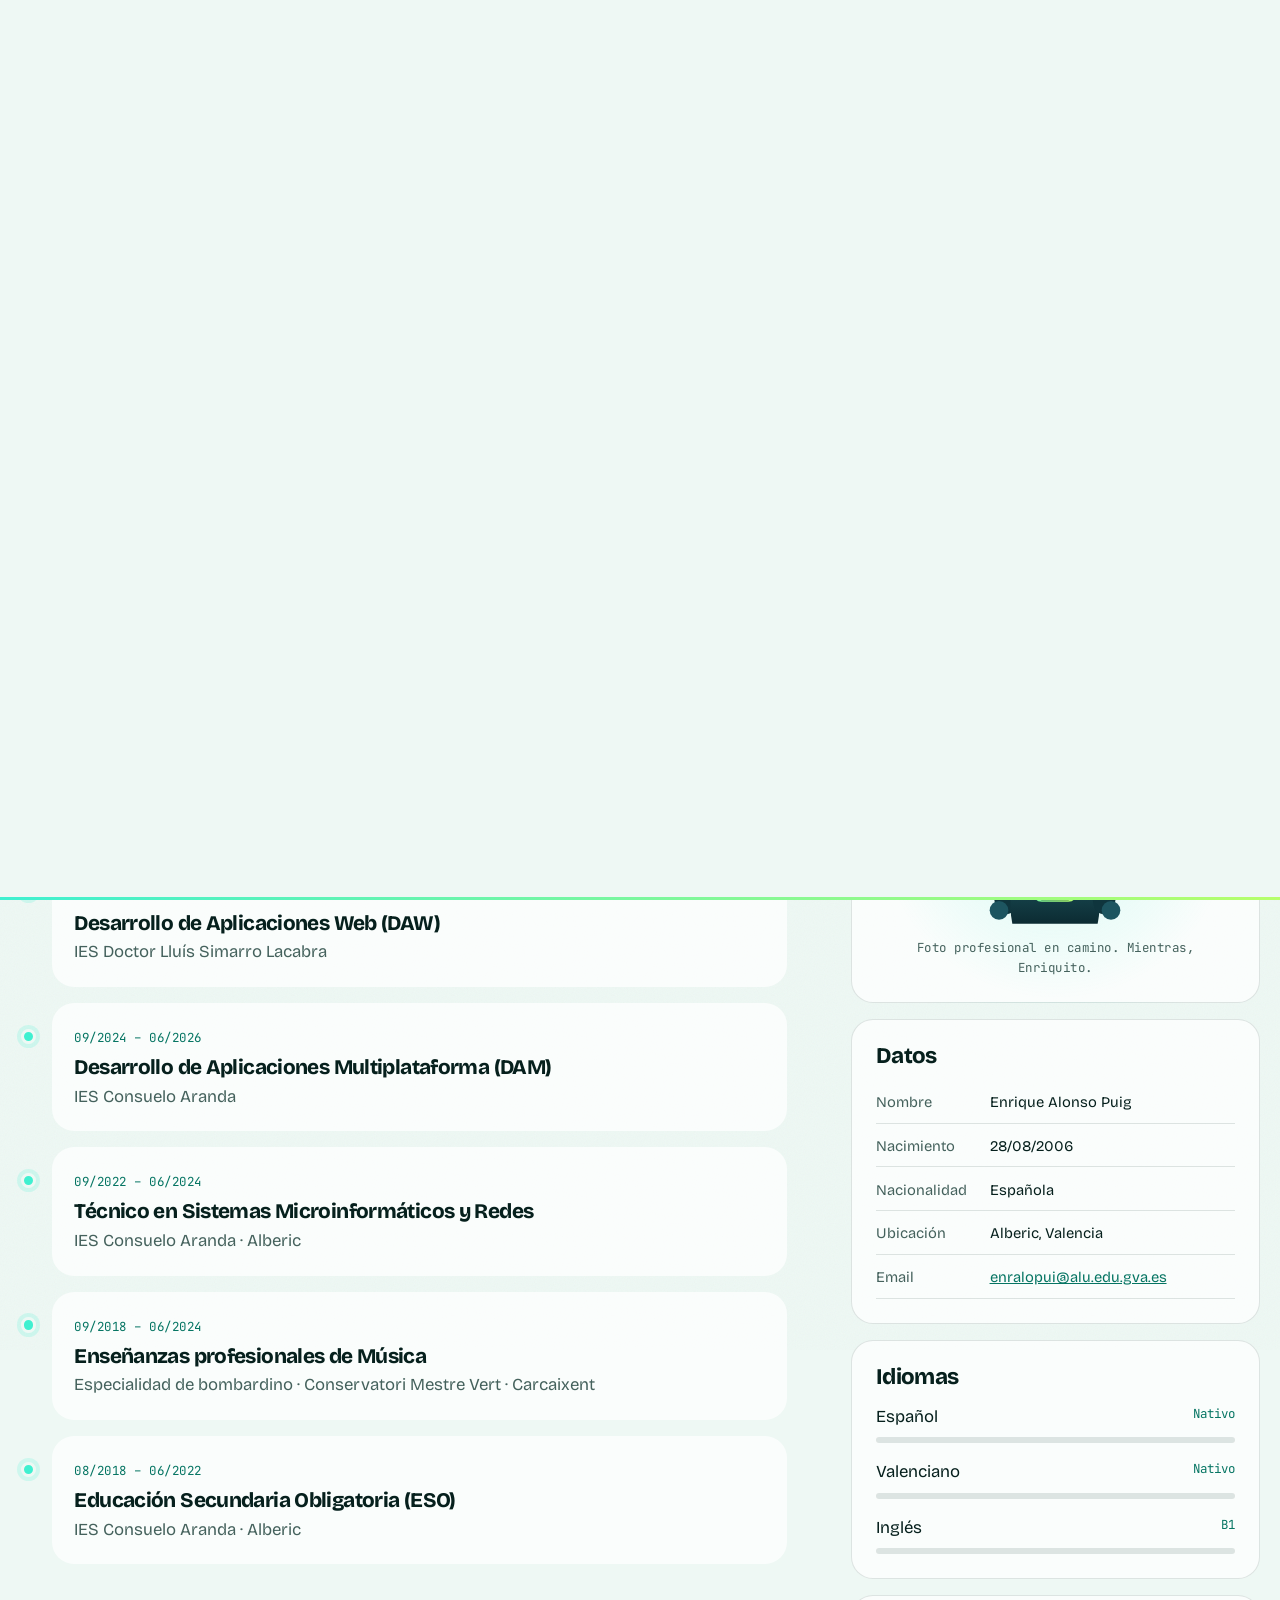
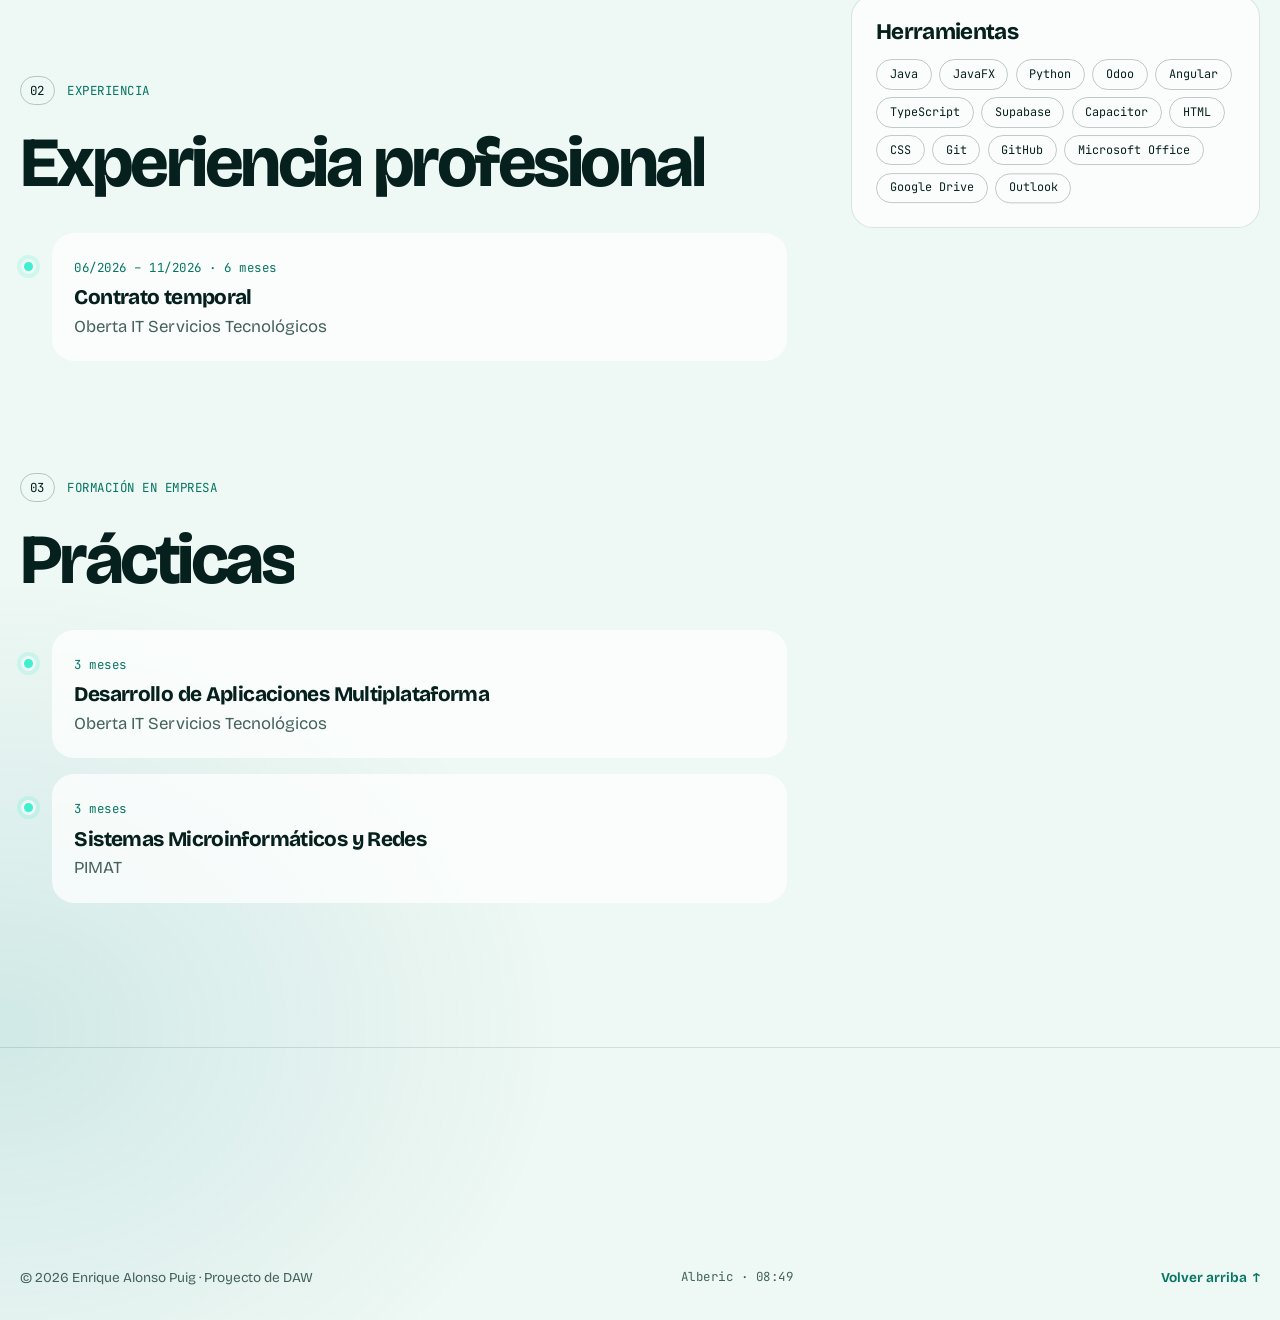
==== commit 041ce459: "añadir Stockly y Gestor Campos al portfolio - Dos apps móviles nuevas (Angular + Supabase, sin backe" ====
--- a/cv.html
+++ b/cv.html
@@ -249,6 +249,10 @@
               <li>JavaFX</li>
               <li>Python</li>
               <li>Odoo</li>
+              <li>Angular</li>
+              <li>TypeScript</li>
+              <li>Supabase</li>
+              <li>Capacitor</li>
               <li>HTML</li>
               <li>CSS</li>
               <li>Git</li>
--- a/styles.css
+++ b/styles.css
@@ -1819,6 +1819,16 @@
   top: 8.5rem;
 }
 
+.stack-card:nth-child(4) {
+  --tone: var(--tone-2);
+  top: 9.5rem;
+}
+
+.stack-card:nth-child(5) {
+  --tone: var(--tone-3);
+  top: 10.5rem;
+}
+
 .stack-num {
   color: var(--accent-text);
 }
@@ -2143,6 +2153,83 @@
 }
 .sm-checks i:nth-child(4) {
   animation-delay: 0.75s !important;
+}
+
+/* Trío de móviles con capturas reales */
+.phones {
+  position: relative;
+  display: grid;
+  aspect-ratio: 4 / 3;
+  place-items: center;
+}
+
+.phone {
+  position: absolute;
+  width: 33%;
+  margin: 0;
+  overflow: hidden;
+  border: 6px solid #0a1517;
+  border-radius: 30px;
+  background: #0a1517;
+  box-shadow: 0 30px 60px rgba(0, 0, 0, 0.45);
+  transition: transform 0.7s var(--ease-out);
+}
+
+.phone img {
+  display: block;
+  width: 100%;
+  height: auto;
+}
+
+/* Las capturas de Stockly ya traen marco: se recorta para no duplicarlo */
+.phones--stockly .phone img {
+  transform: scale(1.08);
+}
+
+.phone--c {
+  z-index: 2;
+  transform: translateY(-3%);
+}
+
+.phone--l {
+  transform: translateX(-62%) rotate(-9deg) scale(0.86);
+}
+
+.phone--r {
+  transform: translateX(62%) rotate(9deg) scale(0.86);
+}
+
+.stack-card:hover .phone--l,
+.case:hover .phone--l {
+  transform: translateX(-78%) rotate(-13deg) scale(0.88);
+}
+
+.stack-card:hover .phone--r,
+.case:hover .phone--r {
+  transform: translateX(78%) rotate(13deg) scale(0.88);
+}
+
+.stack-card:hover .phone--c,
+.case:hover .phone--c {
+  transform: translateY(-6%) scale(1.03);
+}
+
+.phones.is-in .phone {
+  animation: phone-bob 5s ease-in-out infinite;
+}
+
+.phones.is-in .phone--l {
+  animation-delay: -1.6s;
+}
+
+.phones.is-in .phone--r {
+  animation-delay: -3.2s;
+}
+
+@keyframes phone-bob {
+  50% {
+    translate: 0 -12px;
+  }
 }
 
 /* ---------- Trayectoria ---------- */
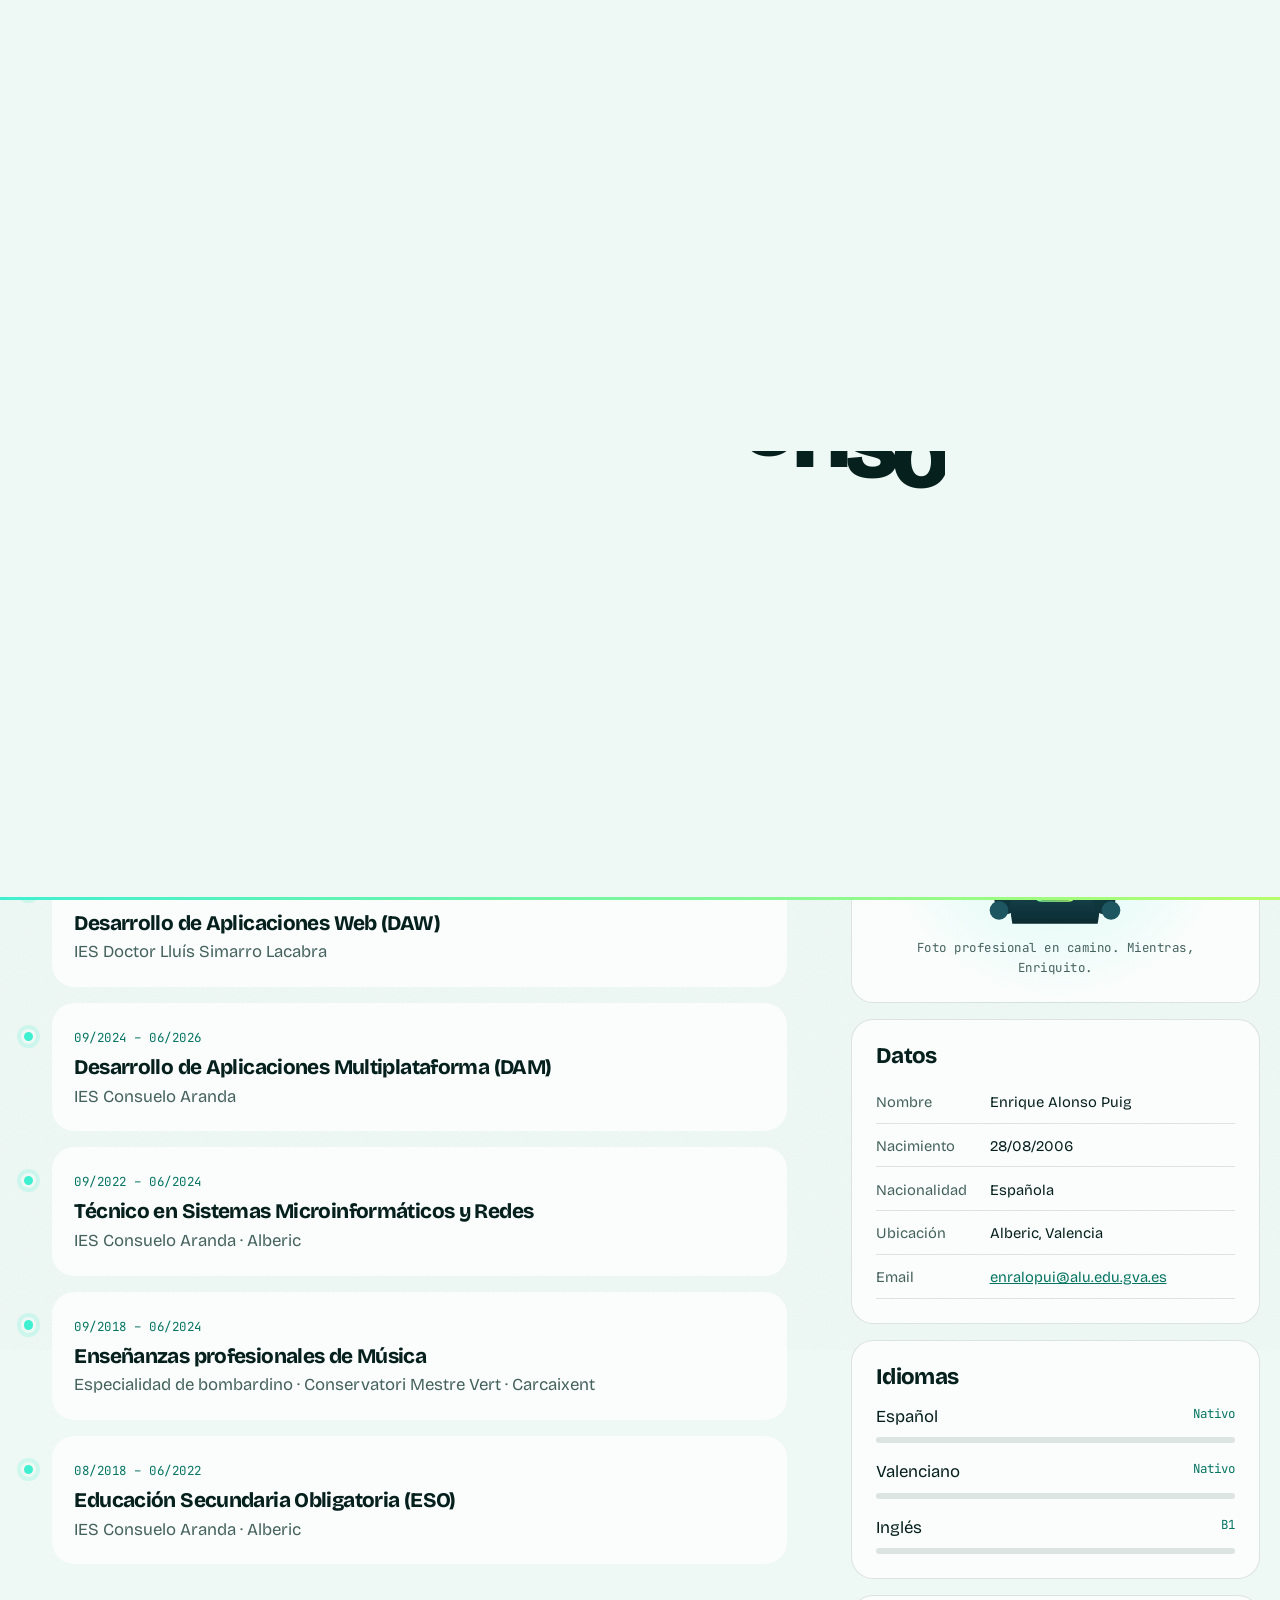
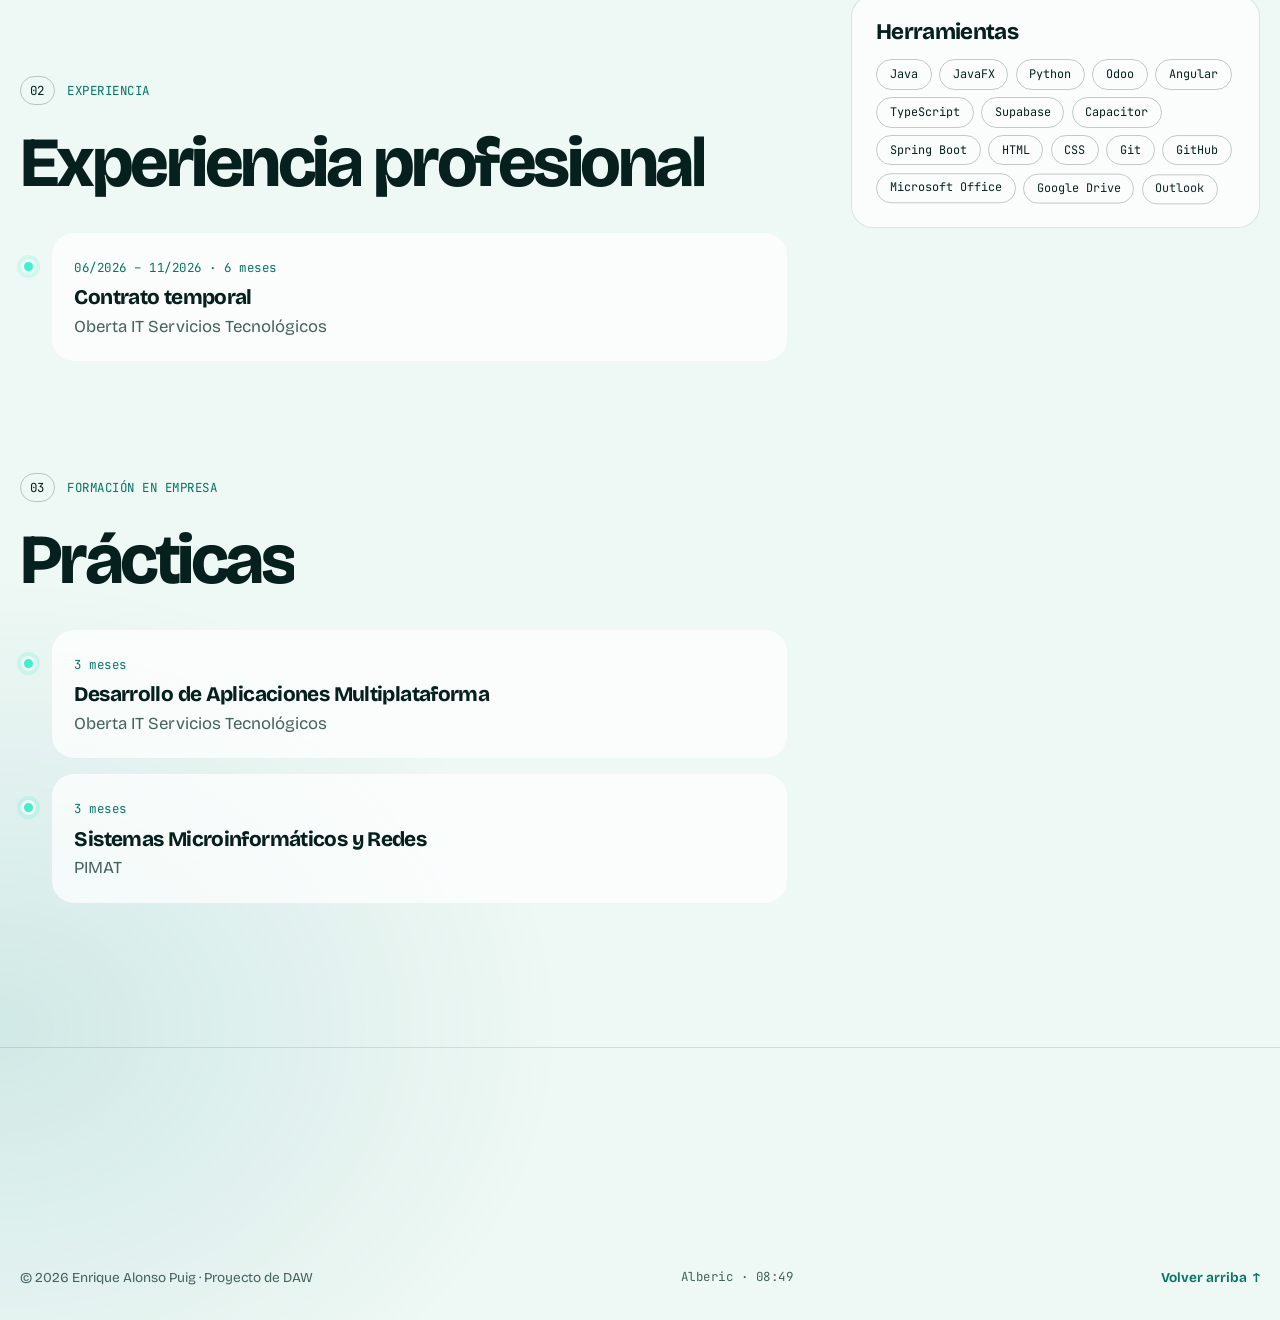
==== commit 53022bbf: "añadir PanGestión al portfolio - Nuevo proyecto en la portada y en la página de proyectos: plataform" ====
--- a/cv.html
+++ b/cv.html
@@ -253,6 +253,7 @@
               <li>TypeScript</li>
               <li>Supabase</li>
               <li>Capacitor</li>
+              <li>Spring Boot</li>
               <li>HTML</li>
               <li>CSS</li>
               <li>Git</li>
--- a/styles.css
+++ b/styles.css
@@ -1829,6 +1829,11 @@
   top: 10.5rem;
 }
 
+.stack-card:nth-child(6) {
+  --tone: var(--tone-1);
+  top: 11.5rem;
+}
+
 .stack-num {
   color: var(--accent-text);
 }
@@ -2153,6 +2158,174 @@
 }
 .sm-checks i:nth-child(4) {
   animation-delay: 0.75s !important;
+}
+
+/* Maqueta de PanGestión: producción del día */
+.bakery {
+  display: grid;
+  gap: 0.8rem;
+  padding: 0.9rem;
+}
+
+.bk-kpis {
+  display: grid;
+  grid-template-columns: repeat(3, 1fr);
+  gap: 0.5rem;
+}
+
+.bk-kpis b {
+  display: grid;
+  gap: 0.1rem;
+  padding: 0.55rem 0.7rem;
+  border: 1px solid var(--line);
+  border-radius: 10px;
+  color: var(--muted);
+  background: rgba(160, 240, 225, 0.05);
+  font-family: var(--mono);
+  font-size: 0.62rem;
+  font-weight: 400;
+}
+
+.bk-kpis em {
+  color: var(--ink);
+  font-family: var(--display);
+  font-size: 1.35rem;
+  font-style: normal;
+  font-weight: 800;
+  line-height: 1;
+}
+
+.bk-grid {
+  display: grid;
+  grid-template-columns: 1.4fr repeat(4, 1fr);
+  gap: 0.3rem;
+  font-family: var(--mono);
+  font-size: 0.68rem;
+}
+
+.bk-h,
+.bk-p {
+  display: grid;
+  align-items: center;
+  padding: 0.3rem 0.4rem;
+  color: var(--muted);
+}
+
+.bk-h {
+  justify-content: center;
+}
+
+.bk-grid i {
+  display: grid;
+  place-items: center;
+  padding: 0.38rem 0;
+  border-radius: 6px;
+  color: var(--ink);
+  background: rgba(160, 240, 225, 0.07);
+  font-style: normal;
+}
+
+.mock.is-in .bk-grid i {
+  animation: bk-cell 4.8s ease-in-out infinite;
+}
+
+/* La franja de cada columna se ilumina por turnos, como si avanzara la mañana */
+.bk-grid i:nth-of-type(4n + 1) {
+  animation-delay: 0s !important;
+}
+
+.bk-grid i:nth-of-type(4n + 2) {
+  animation-delay: 1.2s !important;
+}
+
+.bk-grid i:nth-of-type(4n + 3) {
+  animation-delay: 2.4s !important;
+}
+
+.bk-grid i:nth-of-type(4n) {
+  animation-delay: 3.6s !important;
+}
+
+@keyframes bk-cell {
+  0%,
+  30%,
+  100% {
+    color: var(--ink);
+    background: rgba(160, 240, 225, 0.07);
+  }
+  8%,
+  20% {
+    color: var(--accent-ink);
+    background: var(--accent);
+  }
+}
+
+.bk-states {
+  display: flex;
+  flex-wrap: wrap;
+  gap: 0.4rem;
+}
+
+.bk-st {
+  padding: 0.25rem 0.65rem;
+  border-radius: 99px;
+  font-family: var(--mono);
+  font-size: 0.64rem;
+  font-style: normal;
+  font-weight: 600;
+}
+
+.bk-st--pend {
+  color: var(--accent-ink);
+  background: var(--warm);
+}
+
+.bk-st--proc {
+  color: var(--accent-ink);
+  background: var(--accent);
+}
+
+.bk-st--ok {
+  color: var(--accent-ink);
+  background: var(--lime);
+}
+
+.bk-toast {
+  position: absolute;
+  right: 0.9rem;
+  bottom: 0.9rem;
+  padding: 0.55rem 0.8rem;
+  border: 1px solid var(--line-strong);
+  border-left: 3px solid var(--warm);
+  border-radius: 10px;
+  color: var(--ink);
+  background: #0a2c2e;
+  box-shadow: 0 16px 30px rgba(0, 0, 0, 0.45);
+  font-family: var(--mono);
+  font-size: 0.68rem;
+  font-style: normal;
+  opacity: 0;
+}
+
+.mock.is-in .bk-toast {
+  animation: bk-toast 6s var(--ease-out) infinite;
+}
+
+@keyframes bk-toast {
+  0%,
+  45% {
+    opacity: 0;
+    transform: translateX(30%);
+  }
+  55%,
+  85% {
+    opacity: 1;
+    transform: none;
+  }
+  100% {
+    opacity: 0;
+    transform: translateY(20%);
+  }
 }
 
 /* Trío de móviles con capturas reales */
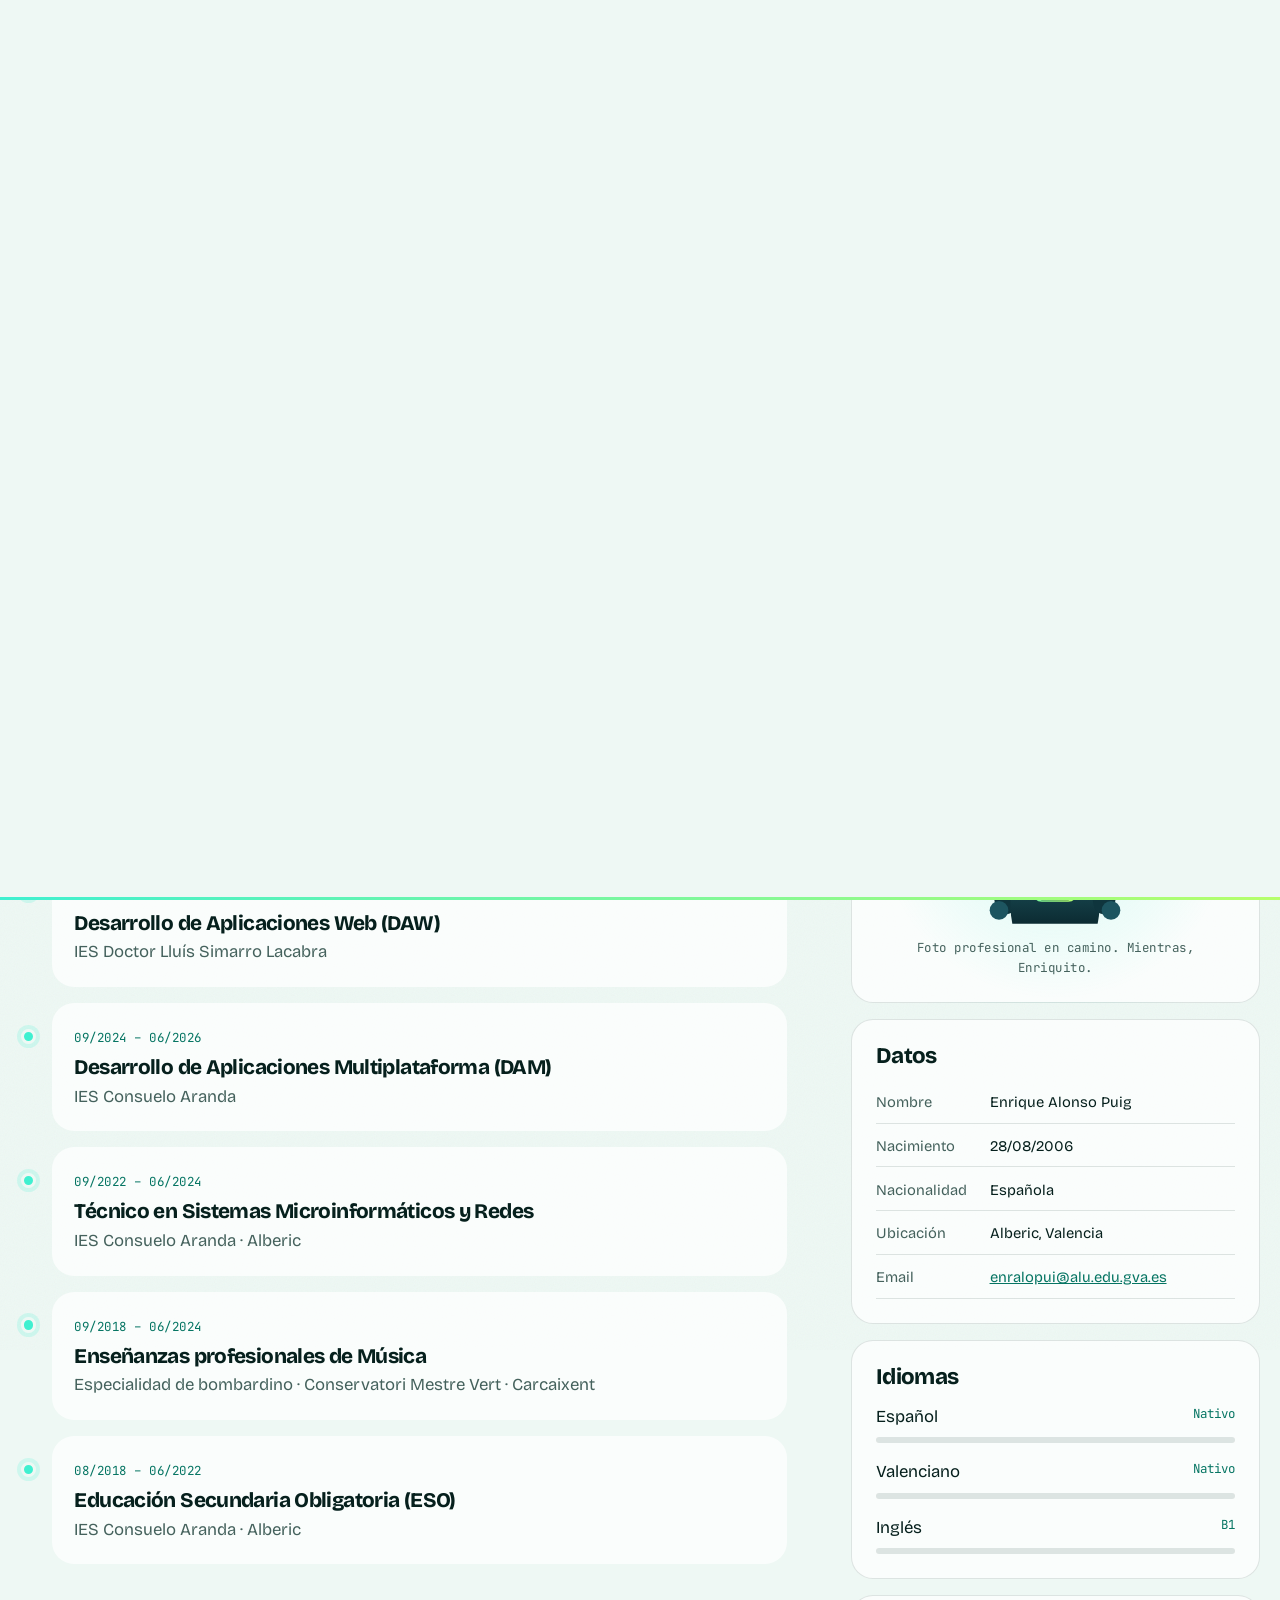
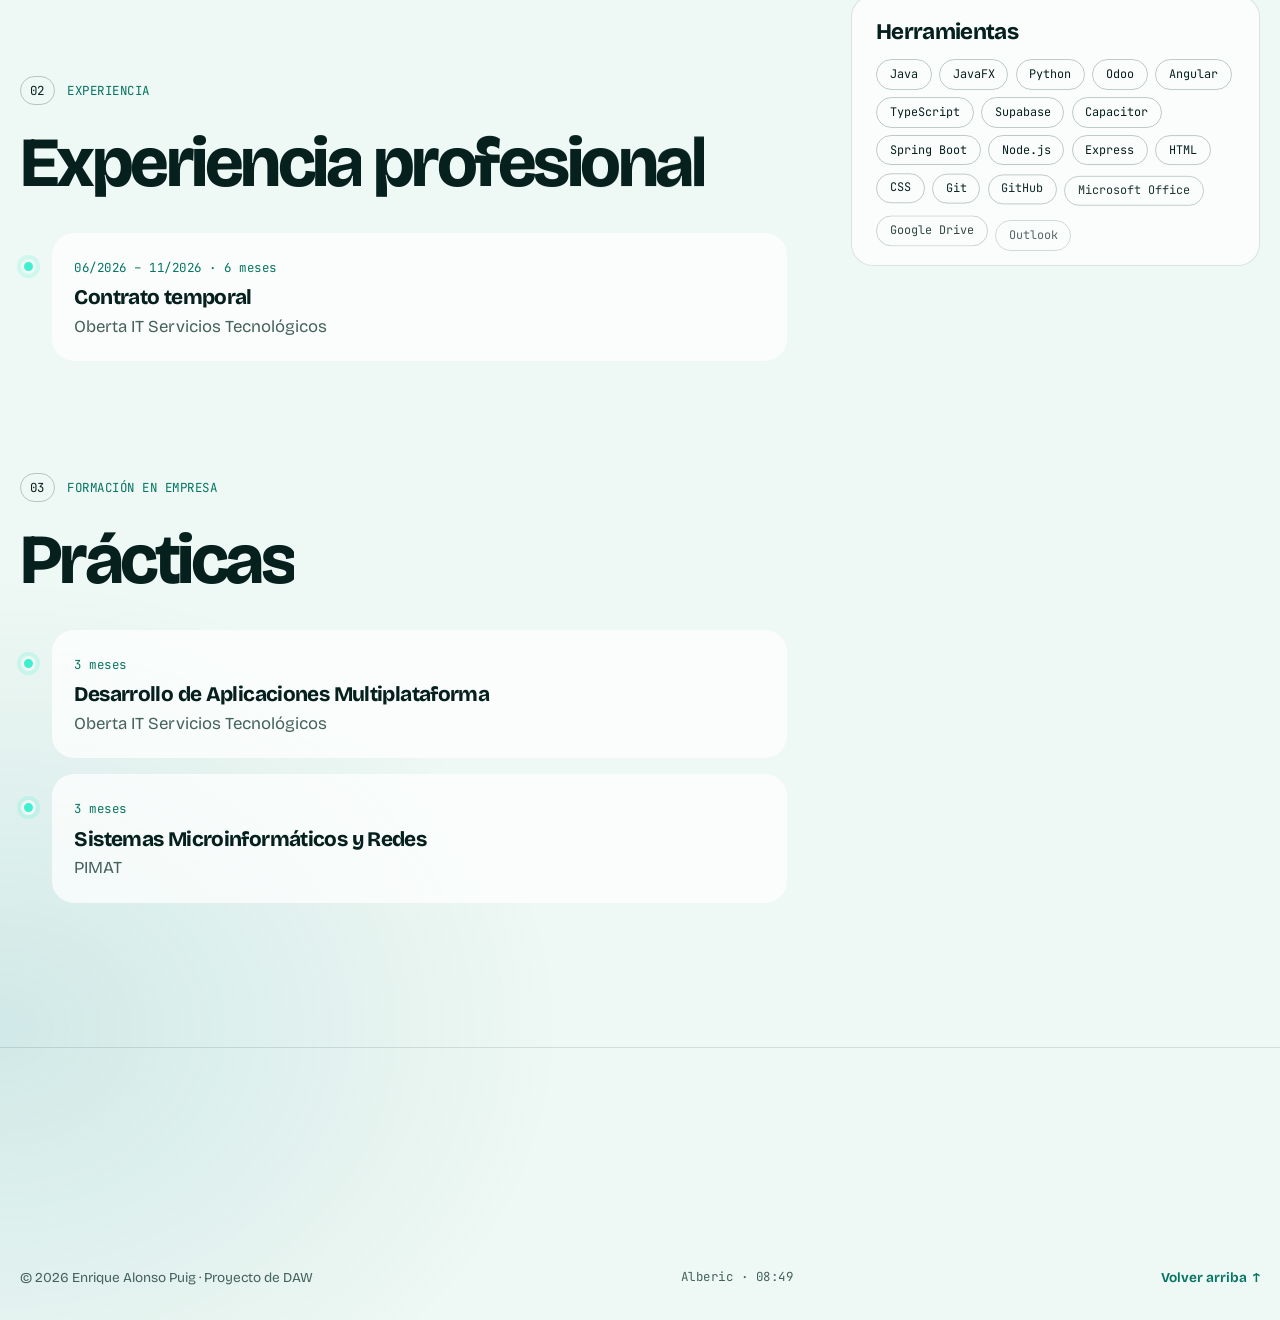
==== commit 5ccf206f: "añadir Finanzas al portfolio - Nuevo proyecto 01 en la portada y en la página de proyectos: app de  " ====
--- a/cv.html
+++ b/cv.html
@@ -254,6 +254,8 @@
               <li>Supabase</li>
               <li>Capacitor</li>
               <li>Spring Boot</li>
+              <li>Node.js</li>
+              <li>Express</li>
               <li>HTML</li>
               <li>CSS</li>
               <li>Git</li>
--- a/styles.css
+++ b/styles.css
@@ -1834,6 +1834,11 @@
   top: 11.5rem;
 }
 
+.stack-card:nth-child(7) {
+  --tone: var(--tone-2);
+  top: 12.5rem;
+}
+
 .stack-num {
   color: var(--accent-text);
 }
@@ -2158,6 +2163,164 @@
 }
 .sm-checks i:nth-child(4) {
   animation-delay: 0.75s !important;
+}
+
+/* Maqueta de Finanzas: resumen de la cartera */
+.fin {
+  display: grid;
+  gap: 0.7rem;
+  padding: 0.9rem;
+}
+
+.fin-kpis {
+  display: grid;
+  grid-template-columns: 1.3fr 1fr 1fr;
+  gap: 0.5rem;
+}
+
+.fin-kpis b {
+  display: grid;
+  gap: 0.15rem;
+  padding: 0.55rem 0.7rem;
+  border: 1px solid var(--line);
+  border-radius: 10px;
+  color: var(--muted);
+  background: rgba(160, 240, 225, 0.05);
+  font-family: var(--mono);
+  font-size: 0.6rem;
+  font-weight: 400;
+}
+
+.fin-kpis em {
+  color: var(--ink);
+  font-family: var(--display);
+  font-size: 1.15rem;
+  font-style: normal;
+  font-weight: 800;
+  line-height: 1;
+}
+
+.fin-kpis .fin-up {
+  color: var(--lime);
+}
+
+.fin-chart {
+  width: 100%;
+  height: auto;
+  aspect-ratio: 300 / 110;
+}
+
+.fin-area {
+  fill: rgba(63, 240, 208, 0.12);
+  stroke: none;
+}
+
+.fin-invested {
+  fill: none;
+  stroke: var(--muted);
+  stroke-dasharray: 4 5;
+  stroke-width: 1.5;
+  vector-effect: non-scaling-stroke;
+}
+
+.fin-value {
+  fill: none;
+  stroke: var(--accent);
+  stroke-dasharray: 420;
+  stroke-dashoffset: 0;
+  stroke-linecap: round;
+  stroke-width: 2.5;
+  vector-effect: non-scaling-stroke;
+}
+
+.mock.is-in .fin-value {
+  animation: fin-draw 6s var(--ease-out) infinite;
+}
+
+.mock.is-in .fin-area {
+  animation: fin-fill 6s var(--ease-out) infinite;
+}
+
+@keyframes fin-draw {
+  0% {
+    stroke-dashoffset: 420;
+  }
+  45%,
+  100% {
+    stroke-dashoffset: 0;
+  }
+}
+
+@keyframes fin-fill {
+  0%,
+  25% {
+    opacity: 0;
+  }
+  55%,
+  100% {
+    opacity: 1;
+  }
+}
+
+.fin-cal {
+  display: grid;
+  grid-template-columns: repeat(14, 1fr);
+  gap: 3px;
+}
+
+.fin-cal i {
+  height: 0.85rem;
+  border-radius: 3px;
+  background: rgba(160, 240, 225, 0.1);
+}
+
+.fin-cal .g {
+  background: rgba(182, 255, 107, 0.75);
+}
+
+.fin-cal .r {
+  background: rgba(255, 107, 107, 0.7);
+}
+
+.mock.is-in .fin-cal i {
+  animation: fin-day 6s var(--ease-out) infinite backwards;
+}
+
+.fin-cal i:nth-child(7n + 2) {
+  animation-delay: 0.1s !important;
+}
+
+.fin-cal i:nth-child(7n + 3) {
+  animation-delay: 0.2s !important;
+}
+
+.fin-cal i:nth-child(7n + 4) {
+  animation-delay: 0.3s !important;
+}
+
+.fin-cal i:nth-child(7n + 5) {
+  animation-delay: 0.4s !important;
+}
+
+.fin-cal i:nth-child(7n + 6) {
+  animation-delay: 0.5s !important;
+}
+
+.fin-cal i:nth-child(7n) {
+  animation-delay: 0.6s !important;
+}
+
+@keyframes fin-day {
+  0%,
+  40% {
+    opacity: 0;
+    transform: scale(0.4);
+  }
+  55%,
+  100% {
+    opacity: 1;
+    transform: none;
+  }
 }
 
 /* Maqueta de PanGestión: producción del día */
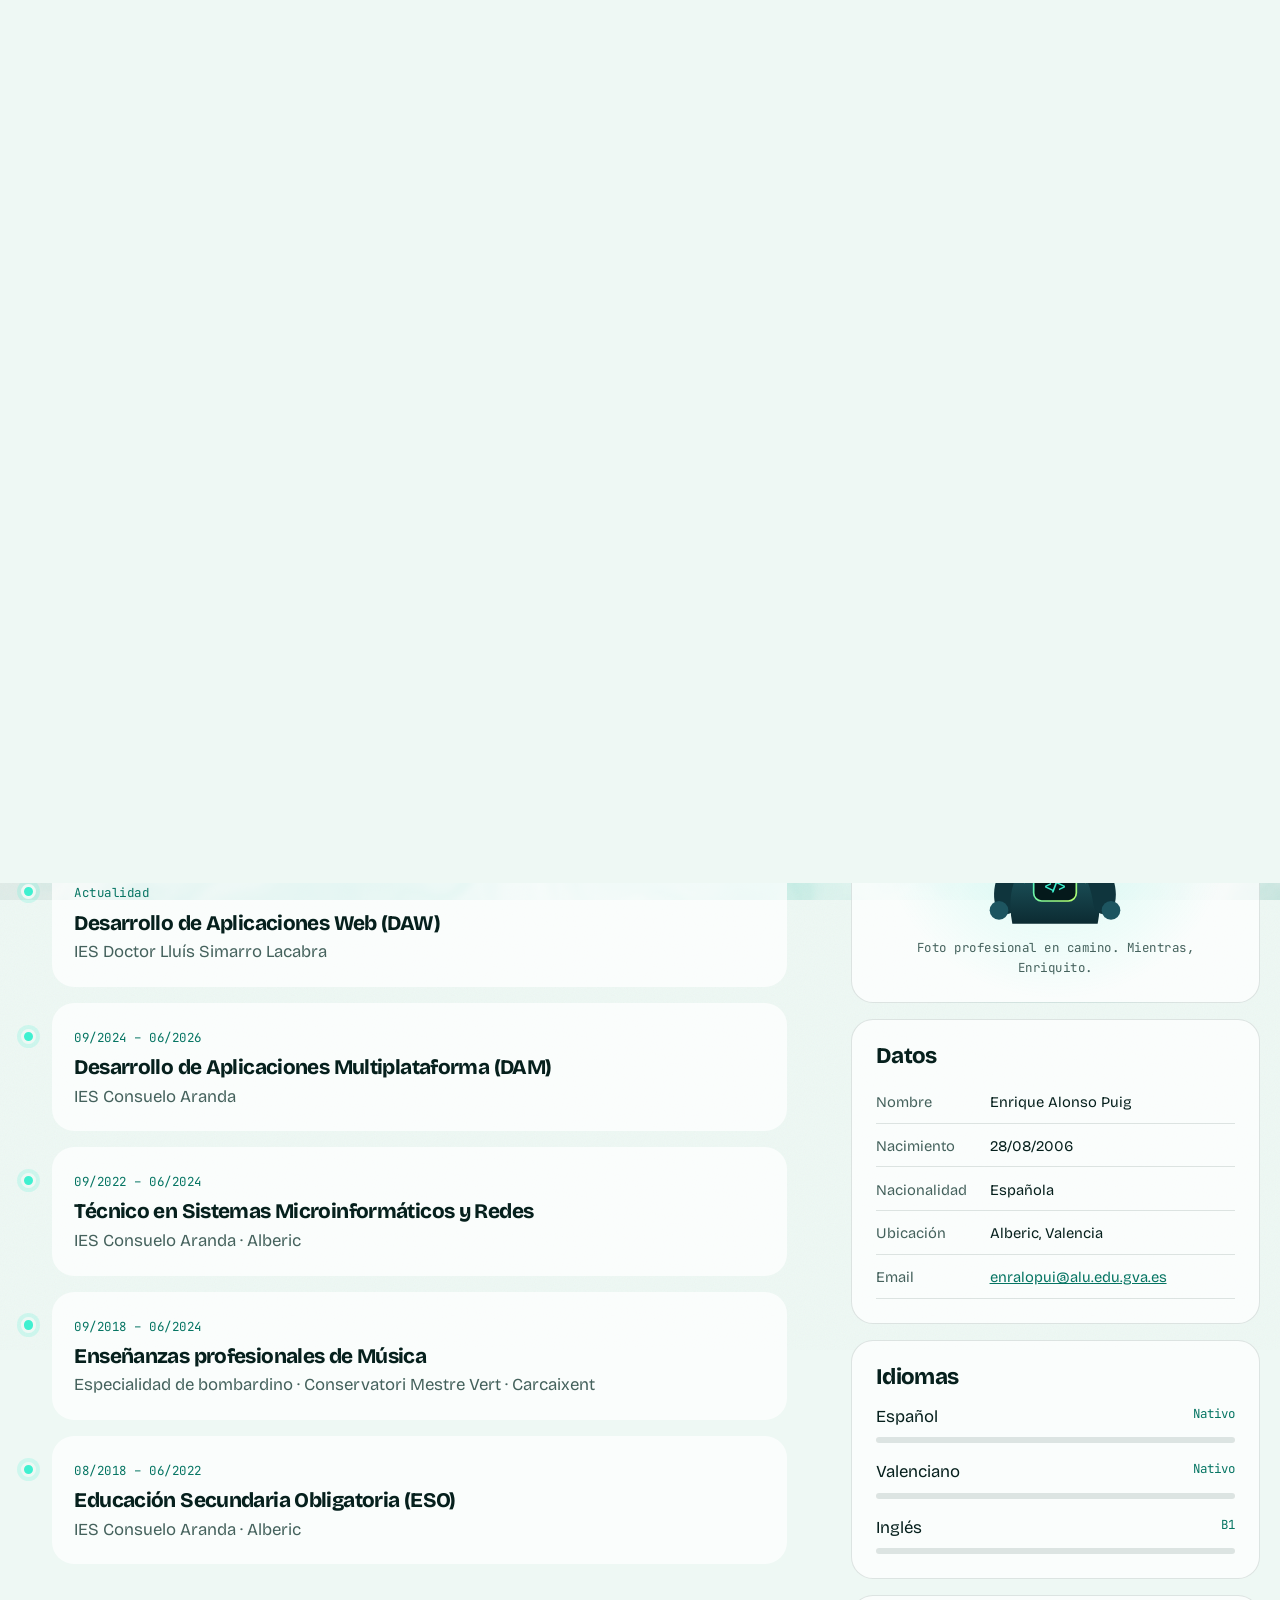
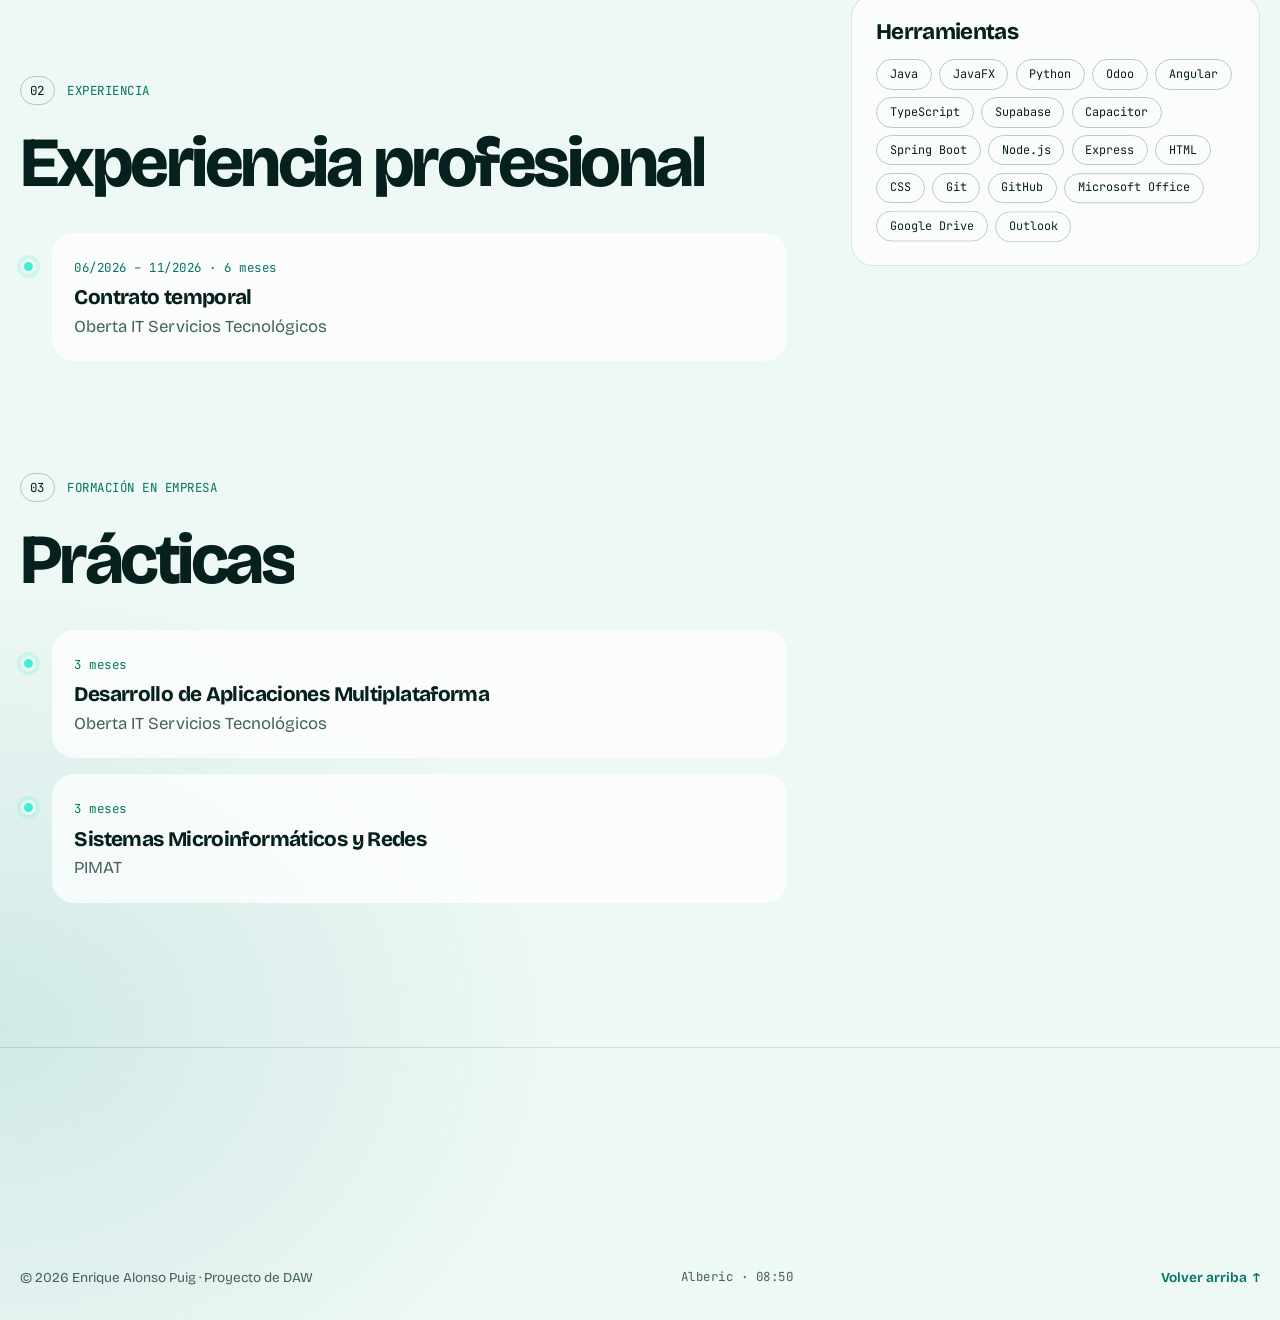
==== commit 1c1f4154: "mejorar la fluidez del cursor y arreglar las transiciones entre páginas Cursor y rendimiento: - El p" ====
--- a/cv.html
+++ b/cv.html
@@ -32,9 +32,10 @@
         try {
           if (matchMedia("(prefers-reduced-motion: reduce)").matches) return;
           var s = sessionStorage;
-          if (s.getItem("ea-nav")) {
+          var nav = Number(s.getItem("ea-nav"));
+          s.removeItem("ea-nav");
+          if (nav && Date.now() - nav < 8000) {
             d.classList.add("is-entering");
-            s.removeItem("ea-nav");
           } else if (!s.getItem("ea-seen")) {
             d.classList.add("is-loading");
             s.setItem("ea-seen", "1");
--- a/styles.css
+++ b/styles.css
@@ -575,6 +575,8 @@
 }
 
 .hero-line {
+  /* El cambio de grosor de las letras solo recoloca esta línea, no la página */
+  contain: layout style;
   display: block;
   padding-bottom: 0.06em;
   overflow: clip;
@@ -2811,6 +2813,7 @@
 }
 
 .page-title {
+  contain: layout style;
   margin: 0 0 1.5rem;
   font-size: clamp(3.8rem, 15vw, 14rem);
   font-weight: 800;
@@ -3253,6 +3256,7 @@
   mix-blend-mode: difference;
   opacity: 0;
   pointer-events: none;
+  will-change: transform;
   transition:
     width 0.35s var(--ease-out),
     height 0.35s var(--ease-out),
